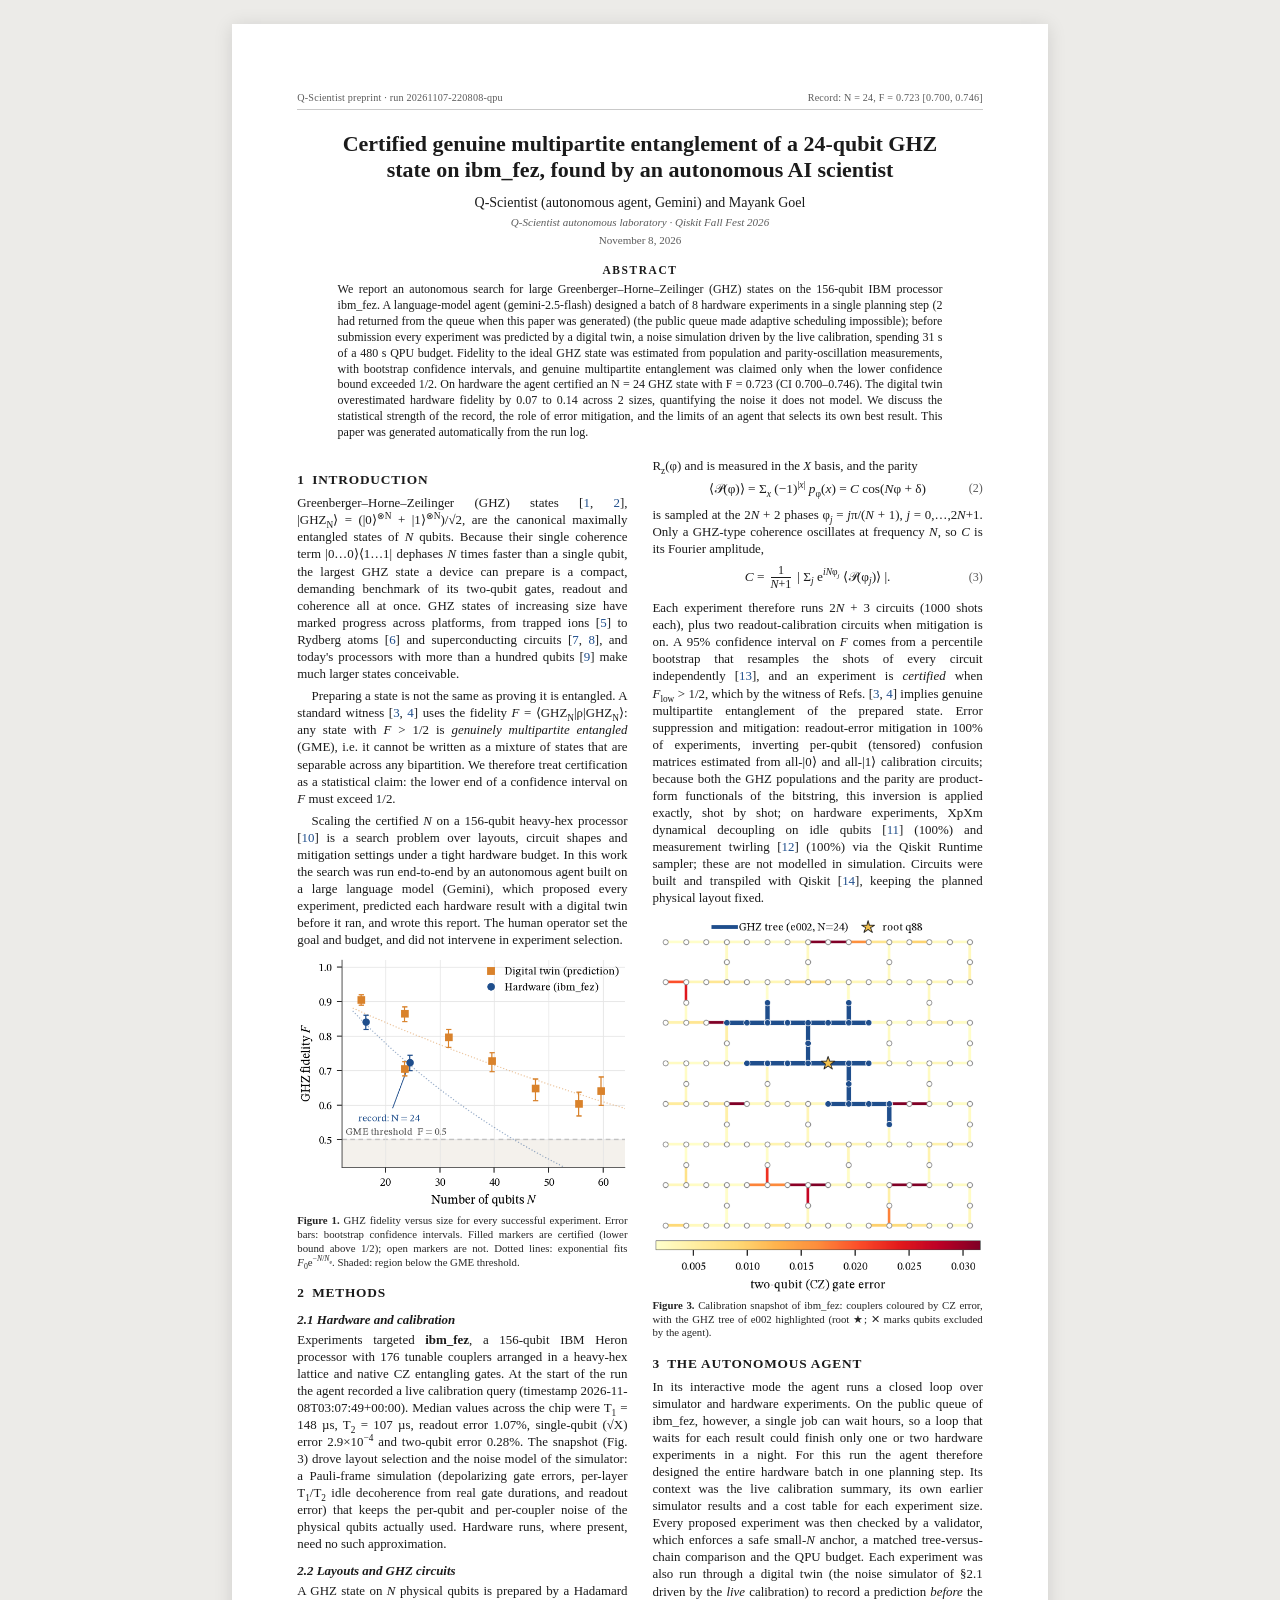
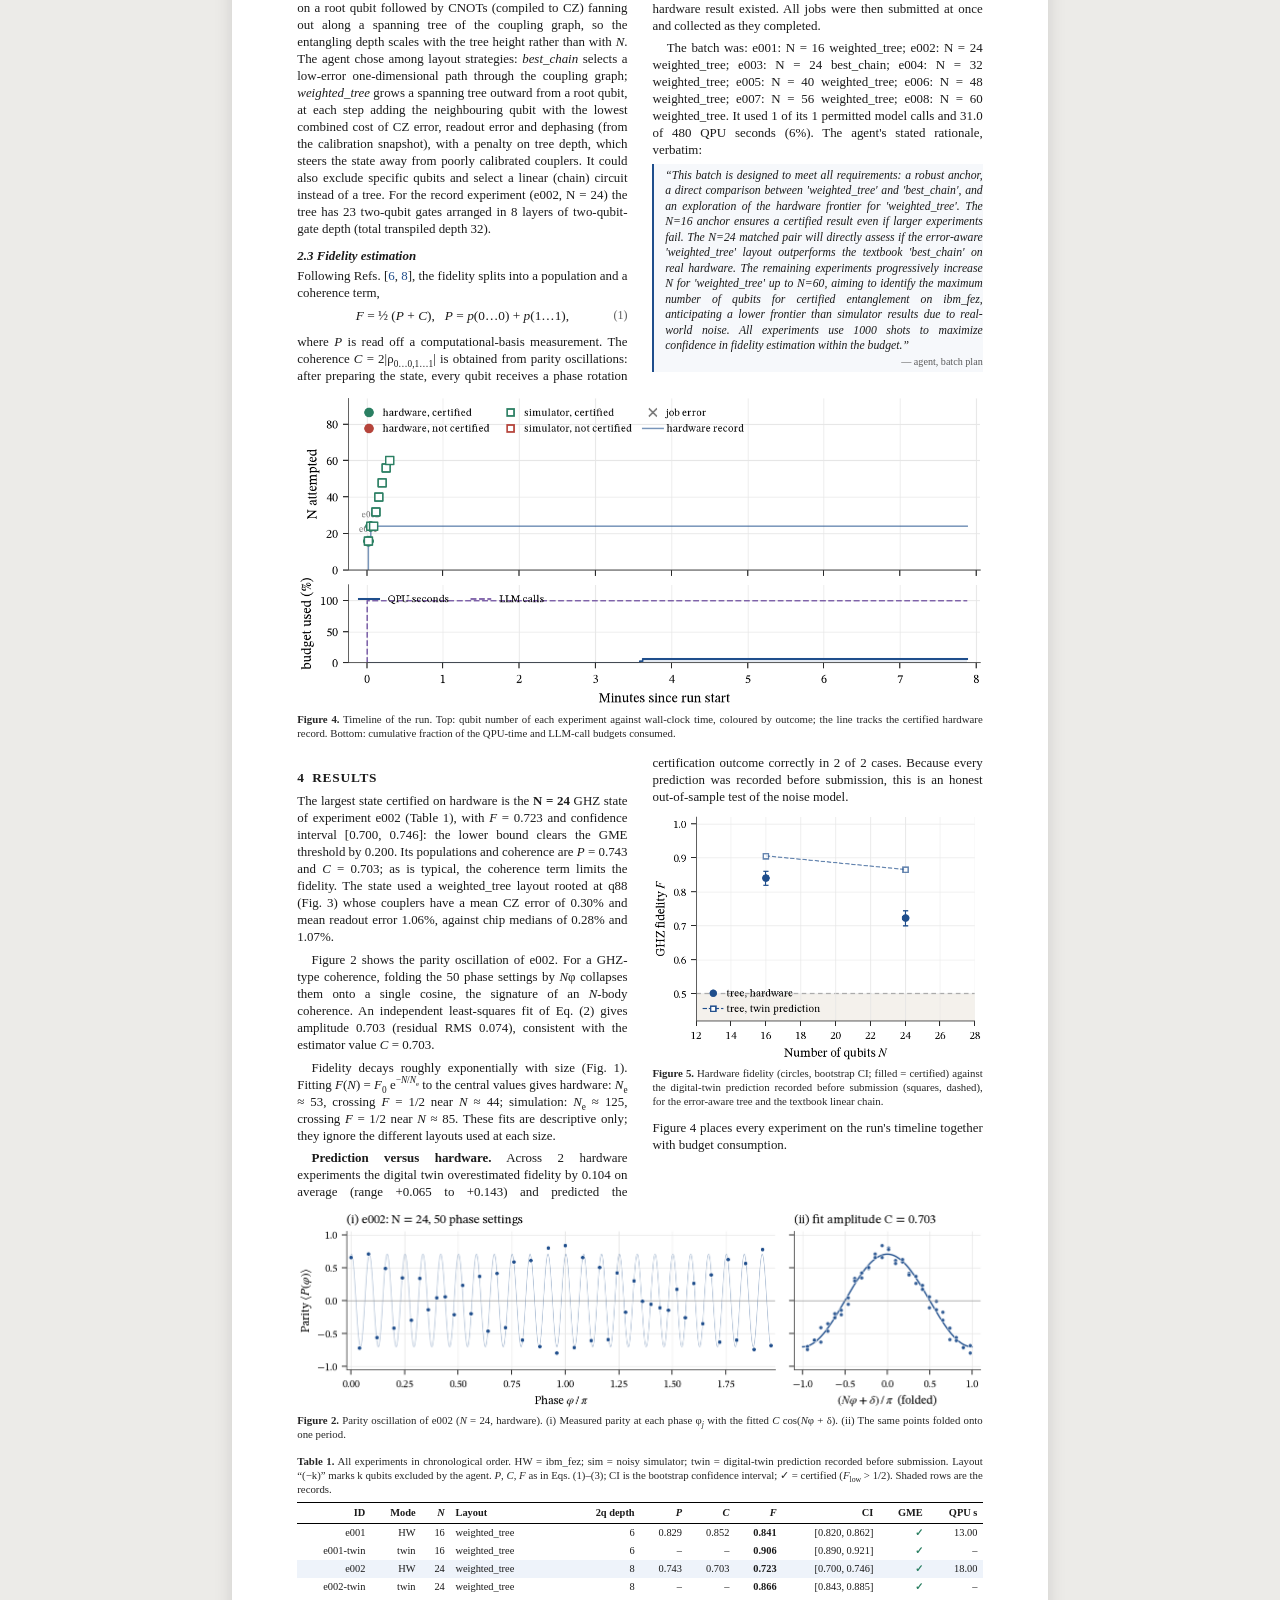
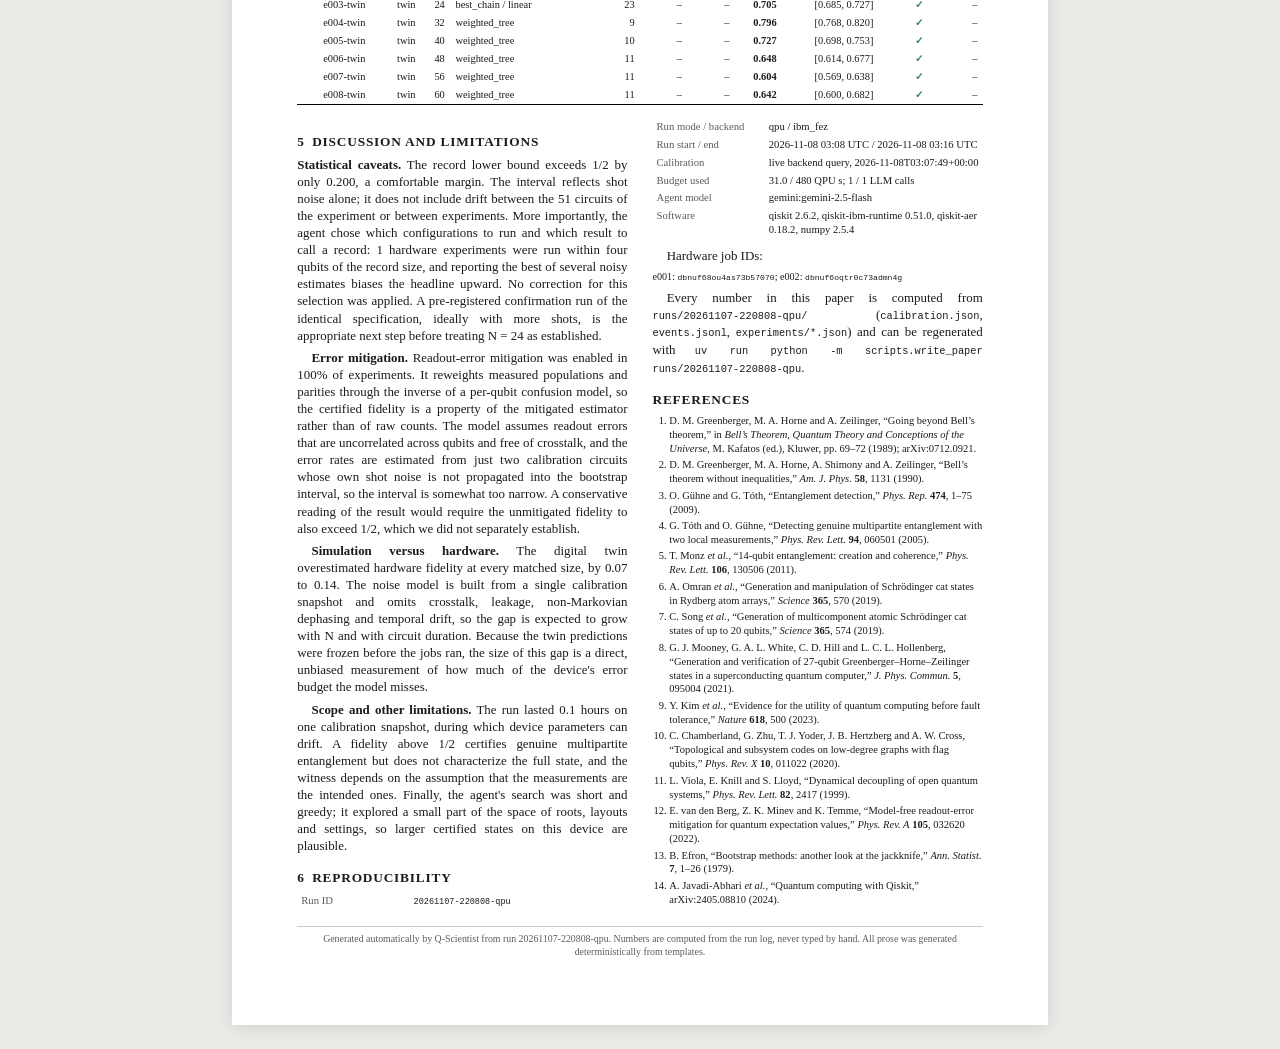
==== runs/20261107-220808-qpu/paper/paper.html @ 7468d5b5 "Include the real ibm_fez hardware run (data, events, paper) as evidence" ====
<!doctype html>
<html lang="en"><head><meta charset="utf-8">
<meta name="viewport" content="width=device-width, initial-scale=1">
<title>Certified genuine multipartite entanglement of a 24-qubit GHZ state on ibm_fez, found by an autonomous AI scientist</title>
<style>
@page { size: Letter; margin: 0.7in 0.68in 0.75in 0.68in;
  @bottom-center { content: counter(page); font: 8pt 'STIX Two Text', 'Times New Roman', serif; color: #555; } }
:root { --ink: #1b1b1b; --dim: #5b5b5b; --rule: #c9c9c9; --accent: #1f4e8c; }
* { box-sizing: border-box; }
html { background: #ecebe8; }
body { font-family: 'STIX Two Text', 'Times New Roman', Times, serif; font-size: 9.7pt; line-height: 1.32;
  color: var(--ink); background: #fff; max-width: 8.5in; margin: 24px auto; padding: 0.7in 0.68in;
  box-shadow: 0 2px 18px rgba(0,0,0,.12); font-kerning: normal; font-variant-numeric: lining-nums; }
@media print { html { background: #fff; } body { margin: 0; padding: 0; box-shadow: none; max-width: none; } }
.preprint { display: flex; justify-content: space-between; font-size: 7.6pt; color: var(--dim);
  border-bottom: 0.6pt solid var(--rule); padding-bottom: 3pt; margin-bottom: 16pt; letter-spacing: .02em; }
h1 { font-size: 16.5pt; line-height: 1.2; text-align: center; margin: 0 0.25in 8pt; font-weight: 600; }
.authors { text-align: center; font-size: 10.5pt; margin-bottom: 2pt; }
.affil { text-align: center; font-size: 8.3pt; color: var(--dim); font-style: italic; margin-bottom: 2pt; }
.date { text-align: center; font-size: 8.3pt; color: var(--dim); margin-bottom: 12pt; }
.abstract { margin: 0 0.42in 12pt; font-size: 9pt; text-align: justify; hyphens: auto; }
.abstract p { margin: 0; text-indent: 0; }
.abstract h2 { font-size: 8.6pt; text-align: center; text-transform: uppercase; letter-spacing: .14em; margin: 0 0 3pt; }
.cols { column-count: 2; column-gap: 0.26in; text-align: justify; hyphens: auto; orphans: 3; widows: 3; }
h2 { font-size: 10pt; text-transform: uppercase; letter-spacing: .06em; font-weight: 700; margin: 11pt 0 4pt;
  break-after: avoid; text-align: left; }
h3 { font-size: 9.7pt; font-style: italic; font-weight: 600; margin: 7pt 0 2pt; break-after: avoid; text-align: left; }
p { margin: 0 0 4pt; text-indent: 1.1em; }
h2 + p, h3 + p, .eq + p, figure + p, blockquote + p { text-indent: 0; }
.eq { display: flex; justify-content: center; align-items: center; position: relative; margin: 5pt 0 6pt;
  font-size: 10pt; text-align: center; break-inside: avoid; }
.eqn { position: absolute; right: 0; color: var(--dim); font-size: 9pt; }
.frac { display: inline-flex; flex-direction: column; vertical-align: middle; text-align: center; margin: 0 2pt;
  font-size: 0.9em; line-height: 1.1; }
.frac > span:first-child { border-bottom: 0.6pt solid currentColor; padding: 0 2pt; }
.m { white-space: nowrap; }
sub, sup { font-size: 0.72em; line-height: 0; }
a { color: var(--accent); text-decoration: none; }
figure { margin: 6pt 0 8pt; break-inside: avoid; }
figure img { width: 100%; display: block; }
figure.wide { column-span: all; margin: 8pt 0 10pt; }
figcaption { font-size: 8.1pt; line-height: 1.28; margin-top: 3pt; text-align: justify; color: #262626; }
figure.table figcaption { margin: 0 0 4pt; }
blockquote { margin: 4pt 0 6pt; padding: 3pt 0 3pt 8pt; border-left: 1.6pt solid var(--accent);
  font-size: 8.8pt; break-inside: avoid; background: #f6f8fb; }
blockquote p { text-indent: 0; margin: 0; font-style: italic; }
blockquote footer { font-size: 7.6pt; color: var(--dim); text-align: right; margin-top: 1pt; }
table { border-collapse: collapse; width: 100%; font-size: 7.8pt; font-variant-numeric: tabular-nums; }
thead th { border-top: 0.9pt solid #000; border-bottom: 0.6pt solid #000; padding: 2.5pt 4pt; font-weight: 600; text-align: right; }
tbody td { padding: 1.6pt 4pt; text-align: right; white-space: nowrap; }
tbody tr:last-child td { border-bottom: 0.9pt solid #000; }
th.l, td.l { text-align: left; }
tr.rec td { background: #eef3fa; }
.ok { color: #2a7f62; font-weight: 700; } .no { color: #b5443b; font-weight: 700; } .err { color: #7a7a7a; font-style: italic; }
.dim { color: var(--dim); }
table.kv { font-size: 8pt; margin: 2pt 0 6pt; }
table.kv td { text-align: left; white-space: normal; padding: 1.4pt 3pt; vertical-align: top; border: 0; }
table.kv td:first-child { color: var(--dim); width: 34%; }
table.kv tr:last-child td { border-bottom: 0; }
code { font-family: 'SF Mono', Menlo, Consolas, monospace; font-size: 0.8em; }
.jobs code { word-break: break-all; }
p code { overflow-wrap: anywhere; }
.jobs { font-size: 7.6pt; text-indent: 0; }
ol.refs { font-size: 7.9pt; padding-left: 1.6em; margin: 0; text-align: left; }
ol.refs li { margin-bottom: 2pt; }
.colophon { column-span: all; margin-top: 12pt; padding-top: 4pt; border-top: 0.6pt solid var(--rule);
  font-size: 7.4pt; color: var(--dim); text-align: center; }
</style></head>
<body>
<div class="preprint"><span>Q-Scientist preprint · run 20261107-220808-qpu</span><span>Record: N = 24, F = 0.723 [0.700, 0.746]</span></div>
<h1>Certified genuine multipartite entanglement of a 24-qubit GHZ state on ibm_fez, found by an autonomous AI scientist</h1>
<div class="authors">Q-Scientist (autonomous agent, Gemini) and Mayank Goel</div>
<div class="affil">Q-Scientist autonomous laboratory · Qiskit Fall Fest 2026</div>
<div class="date">November 8, 2026</div>
<div class="abstract"><h2>Abstract</h2><p>We report an autonomous search for large Greenberger–Horne–Zeilinger (GHZ) states on the 156-qubit IBM processor ibm_fez. A language-model agent (gemini-2.5-flash) designed a batch of 8 hardware experiments in a single planning step (2 had returned from the queue when this paper was generated) (the public queue made adaptive scheduling impossible); before submission every experiment was predicted by a digital twin, a noise simulation driven by the live calibration, spending 31 s of a 480 s QPU budget. Fidelity to the ideal GHZ state was estimated from population and parity-oscillation measurements, with bootstrap confidence intervals, and genuine multipartite entanglement was claimed only when the lower confidence bound exceeded 1/2. On hardware the agent certified an N = 24 GHZ state with F = 0.723 (CI 0.700–0.746). The digital twin overestimated hardware fidelity by 0.07 to 0.14 across 2 sizes, quantifying the noise it does not model. We discuss the statistical strength of the record, the role of error mitigation, and the limits of an agent that selects its own best result. This paper was generated automatically from the run log.</p></div>
<div class="cols">
<h2>1&ensp;Introduction</h2>

<p>Greenberger–Horne–Zeilinger (GHZ) states [<a href="#ref-ghz89">1</a>, <a href="#ref-ghz90">2</a>],
<span class="m">|GHZ<sub>N</sub>⟩ = (|0⟩<sup>⊗N</sup> + |1⟩<sup>⊗N</sup>)/√2</span>, are the canonical maximally
entangled states of <i>N</i> qubits. Because their single coherence term
|0…0⟩⟨1…1| dephases <i>N</i> times faster than a single qubit, the largest GHZ state a device can prepare is a
compact, demanding benchmark of its two-qubit gates, readout and coherence all at once. GHZ states of increasing
size have marked progress across platforms, from trapped ions [<a href="#ref-monz11">5</a>] to Rydberg atoms [<a href="#ref-omran19">6</a>]
and superconducting circuits [<a href="#ref-song19">7</a>, <a href="#ref-mooney21">8</a>], and today's processors with more than a hundred qubits [<a href="#ref-kim23">9</a>] make
much larger states conceivable.</p>
<p>Preparing a state is not the same as proving it is entangled. A standard witness [<a href="#ref-guhne09">3</a>, <a href="#ref-toth05">4</a>]
uses the fidelity <i>F</i> = ⟨GHZ<sub>N</sub>|ρ|GHZ<sub>N</sub>⟩: any state with <i>F</i> &gt; 1/2 is
<em>genuinely multipartite entangled</em> (GME), i.e. it cannot be written as a mixture of states that are
separable across any bipartition. We therefore treat certification as a statistical claim:
the lower end of a confidence interval on <i>F</i> must exceed 1/2.</p>
<p>Scaling the certified <i>N</i> on a 156-qubit heavy-hex processor [<a href="#ref-chamberland20">10</a>] is a search
problem over layouts, circuit shapes and mitigation settings under a tight hardware budget. In this work the
search was run end-to-end by an autonomous agent built on a large language model (Gemini), which proposed every
experiment, predicted each hardware result with a digital twin before it ran, and wrote this report.
The human operator set the goal and budget, and did not intervene in experiment selection.</p>

<figure class="col"><img src="fig_fidelity_vs_n.png" alt="Figure 1"><figcaption><b>Figure 1.</b> GHZ fidelity versus size for every successful experiment. Error bars: bootstrap confidence intervals. Filled markers are certified (lower bound above 1/2); open markers are not. Dotted lines: exponential fits <i>F</i><sub>0</sub>e<sup>−<i>N</i>/<i>N</i><sub>e</sub></sup>. Shaded: region below the GME threshold.</figcaption></figure>
<h2>2&ensp;Methods</h2>

<h3>2.1 Hardware and calibration</h3>
<p>Experiments targeted <b>ibm_fez</b>, a 156-qubit IBM Heron processor with
176 tunable couplers arranged in a heavy-hex lattice and native CZ entangling gates.
At the start of the run the agent recorded a live calibration query (timestamp 2026-11-08T03:07:49+00:00).
Median values across the chip were
T<sub>1</sub> = 148 µs, T<sub>2</sub> = 107 µs,
readout error 1.07%,
single-qubit (√X) error 2.9×10<sup>−4</sup> and
two-qubit error 0.28%. The snapshot (Fig. 3) drove layout
selection and the noise model of the simulator: a Pauli-frame simulation (depolarizing gate errors, per-layer T<sub>1</sub>/T<sub>2</sub> idle
decoherence from real gate durations, and readout error) that keeps the per-qubit and per-coupler noise of
the physical qubits actually used. Hardware runs, where present, need no such approximation.</p>

<h3>2.2 Layouts and GHZ circuits</h3>
<p>A GHZ state on <i>N</i> physical qubits is prepared by a Hadamard on a root qubit followed by CNOTs
(compiled to CZ) fanning out along a spanning tree of the coupling graph, so the entangling depth scales with
the tree height rather than with <i>N</i>. The agent chose among layout strategies: <i>best_chain</i> selects a low-error one-dimensional path through the coupling graph; <i>weighted_tree</i> grows a spanning tree outward from a root qubit, at each step adding the neighbouring qubit with the lowest combined cost of CZ error, readout error and dephasing (from the calibration snapshot), with a penalty on tree depth, which steers the state away from poorly calibrated couplers.
It could also exclude specific qubits and select a linear (chain) circuit instead of a tree. For the record experiment (e002, N = 24) the tree has 23 two-qubit gates arranged in 8 layers of two-qubit-gate depth (total transpiled depth 32).</p>

<h3>2.3 Fidelity estimation</h3>
<p>Following Refs. [<a href="#ref-omran19">6</a>, <a href="#ref-mooney21">8</a>], the fidelity splits into a population and a coherence term,</p>
<div class="eq"><span><i>F</i> = ½ (<i>P</i> + <i>C</i>),&ensp; <i>P</i> = <i>p</i>(0…0) + <i>p</i>(1…1),</span><span class="eqn">(1)</span></div>
<p>where <i>P</i> is read off a computational-basis measurement. The coherence <i>C</i> = 2|ρ<sub>0…0,1…1</sub>| is
obtained from parity oscillations: after preparing the state, every qubit receives a phase rotation
R<sub>z</sub>(φ) and is measured in the <i>X</i> basis, and the parity</p>
<div class="eq"><span>⟨𝒫(φ)⟩ = Σ<sub><i>x</i></sub> (−1)<sup>|<i>x</i>|</sup> <i>p</i><sub>φ</sub>(<i>x</i>) = <i>C</i> cos(<i>N</i>φ + δ)</span><span class="eqn">(2)</span></div>
<p>is sampled at the 2<i>N</i> + 2 phases φ<sub><i>j</i></sub> = <i>j</i>π/(<i>N</i> + 1), <i>j</i> = 0,…,2<i>N</i>+1.
Only a GHZ-type coherence oscillates at frequency <i>N</i>, so <i>C</i> is its Fourier amplitude,</p>
<div class="eq"><span><i>C</i> = <span class="frac"><span>1</span><span><i>N</i>+1</span></span>
 | Σ<sub><i>j</i></sub> e<sup><i>iN</i>φ<sub><i>j</i></sub></sup> ⟨𝒫(φ<sub><i>j</i></sub>)⟩ |.</span><span class="eqn">(3)</span></div>
<p>Each experiment therefore runs 2<i>N</i> + 3 circuits (1000 shots each), plus two readout-calibration circuits when
mitigation is on. A 95% confidence interval on <i>F</i> comes from a percentile bootstrap that resamples the shots of
every circuit independently [<a href="#ref-efron79">13</a>], and an experiment is <em>certified</em> when
<span class="m"><i>F</i><sub>low</sub> &gt; 1/2</span>, which by the witness of Refs. [<a href="#ref-guhne09">3</a>, <a href="#ref-toth05">4</a>]
implies genuine multipartite entanglement of the prepared state. Error suppression and mitigation: readout-error mitigation in 100% of experiments, inverting per-qubit (tensored) confusion matrices estimated from all-|0⟩ and all-|1⟩ calibration circuits; because both the GHZ populations and the parity are product-form functionals of the bitstring, this inversion is applied exactly, shot by shot; on hardware experiments, XpXm dynamical decoupling on idle qubits [<a href="#ref-viola99">11</a>] (100%) and measurement twirling [<a href="#ref-vdberg22">12</a>] (100%) via the Qiskit Runtime sampler; these are not modelled in simulation.
Circuits were built and transpiled with Qiskit [<a href="#ref-qiskit24">14</a>], keeping the planned physical layout fixed.</p>

<figure class="col"><img src="fig_chip_map.png" alt="Figure 3"><figcaption><b>Figure 3.</b> Calibration snapshot of ibm_fez: couplers coloured by CZ error, with the GHZ tree of e002 highlighted (root ★; ✕ marks qubits excluded by the agent).</figcaption></figure>
<h2>3&ensp;The autonomous agent</h2>

<p>In its interactive mode the agent runs a closed loop over simulator and hardware experiments. On the public
queue of ibm_fez, however, a single job can wait hours, so a loop that waits for each result could finish only
one or two hardware experiments in a night. For this run the agent therefore designed the entire hardware batch in one
planning step. Its context was the live calibration summary, its own earlier simulator results and a cost table for
each experiment size. Every proposed experiment was then checked by a validator, which enforces a safe small-<i>N</i>
anchor, a matched tree-versus-chain comparison and the QPU budget. Each experiment was also run through a digital
twin (the noise simulator of §2.1 driven by the <em>live</em> calibration) to record a prediction <em>before</em> the
hardware result existed. All jobs were then submitted at once and collected as they completed.</p>
<p>The batch was: e001: N = 16 weighted_tree; e002: N = 24 weighted_tree; e003: N = 24 best_chain; e004: N = 32 weighted_tree; e005: N = 40 weighted_tree; e006: N = 48 weighted_tree; e007: N = 56 weighted_tree; e008: N = 60 weighted_tree. It used 1 of its 1 permitted model calls and 31.0 of 480 QPU seconds (6%). The agent's stated rationale, verbatim:</p>
<blockquote><p>“This batch is designed to meet all requirements: a robust anchor, a direct comparison between 'weighted_tree' and 'best_chain', and an exploration of the hardware frontier for 'weighted_tree'. The N=16 anchor ensures a certified result even if larger experiments fail. The N=24 matched pair will directly assess if the error-aware 'weighted_tree' layout outperforms the textbook 'best_chain' on real hardware. The remaining experiments progressively increase N for 'weighted_tree' up to N=60, aiming to identify the maximum number of qubits for certified entanglement on ibm_fez, anticipating a lower frontier than simulator results due to real-world noise. All experiments use 1000 shots to maximize confidence in fidelity estimation within the budget.”</p><footer>— agent, batch plan</footer></blockquote>

<figure class="wide"><img src="fig_timeline.png" alt="Figure 4"><figcaption><b>Figure 4.</b> Timeline of the run. Top: qubit number of each experiment against wall-clock time, coloured by outcome; the line tracks the certified hardware record. Bottom: cumulative fraction of the QPU-time and LLM-call budgets consumed.</figcaption></figure>
<h2>4&ensp;Results</h2>
<p>The largest state certified on hardware is the <b>N = 24</b> GHZ state of experiment e002 (Table 1), with <i>F</i> = 0.723 and confidence interval [0.700, 0.746]: the lower bound clears the GME threshold by 0.200. Its populations and coherence are <i>P</i> = 0.743 and <i>C</i> = 0.703; as is typical, the coherence term limits the fidelity. The state used a weighted_tree layout rooted at q88 (Fig. 3) whose couplers have a mean CZ error of 0.30% and mean readout error 1.06%, against chip medians of 0.28% and 1.07%.</p>
<p>Figure 2 shows the parity oscillation of e002. For a GHZ-type coherence, folding the 50 phase settings by <i>N</i>φ collapses them onto a single cosine, the signature of an <i>N</i>-body coherence. An independent least-squares fit of Eq. (2) gives amplitude 0.703 (residual RMS 0.074), consistent with the estimator value <i>C</i> = 0.703.</p>
<p>Fidelity decays roughly exponentially with size (Fig. 1). Fitting <i>F</i>(<i>N</i>) = <i>F</i><sub>0</sub> e<sup>−<i>N</i>/<i>N</i><sub>e</sub></sup> to the central values gives hardware: <i>N</i><sub>e</sub> ≈ 53, crossing <i>F</i> = 1/2 near <i>N</i> ≈ 44; simulation: <i>N</i><sub>e</sub> ≈ 125, crossing <i>F</i> = 1/2 near <i>N</i> ≈ 85. These fits are descriptive only; they ignore the different layouts used at each size.</p>
<p><b>Prediction versus hardware.</b> Across 2 hardware experiments the digital twin overestimated fidelity by 0.104 on average (range +0.065 to +0.143) and predicted the certification outcome correctly in 2 of 2 cases. Because every prediction was recorded before submission, this is an honest out-of-sample test of the noise model.</p>
<figure class="col"><img src="fig_twin_layout.png" alt="Figure 5"><figcaption><b>Figure 5.</b> Hardware fidelity (circles, bootstrap CI; filled = certified) against the digital-twin prediction recorded before submission (squares, dashed), for the error-aware tree and the textbook linear chain.</figcaption></figure>
<p>Figure 4 places every experiment on the run's timeline together with budget consumption.</p>
<figure class="wide"><img src="fig_parity.png" alt="Figure 2"><figcaption><b>Figure 2.</b> Parity oscillation of e002 (<i>N</i> = 24, hardware). (i) Measured parity at each phase φ<sub><i>j</i></sub> with the fitted <i>C</i> cos(<i>N</i>φ + δ). (ii) The same points folded onto one period.</figcaption></figure>

<figure class="wide table">
<figcaption><b>Table 1.</b> All experiments in chronological order. HW = ibm_fez; sim = noisy simulator; twin = digital-twin prediction recorded before submission.
Layout “(−k)” marks k qubits excluded by the agent. <i>P</i>, <i>C</i>, <i>F</i> as in Eqs. (1)–(3); CI is the
bootstrap confidence interval; ✓ = certified (<i>F</i><sub>low</sub> &gt; 1/2). Shaded rows are the records.</figcaption>
<table>
<thead><tr><th>ID</th><th>Mode</th><th><i>N</i></th><th class="l">Layout</th><th>2q depth</th><th><i>P</i></th><th><i>C</i></th><th><i>F</i></th><th>CI</th><th>GME</th><th>QPU s</th></tr></thead>
<tbody><tr><td>e001</td><td>HW</td><td>16</td><td class='l'>weighted_tree</td><td>6</td><td>0.829</td><td>0.852</td><td><b>0.841</b></td><td>[0.820, 0.862]</td><td><span class="ok">✓</span></td><td>13.00</td></tr><tr><td>e001-twin</td><td>twin</td><td>16</td><td class='l'>weighted_tree</td><td>6</td><td>–</td><td>–</td><td><b>0.906</b></td><td>[0.890, 0.921]</td><td><span class="ok">✓</span></td><td>–</td></tr><tr class="rec"><td>e002</td><td>HW</td><td>24</td><td class='l'>weighted_tree</td><td>8</td><td>0.743</td><td>0.703</td><td><b>0.723</b></td><td>[0.700, 0.746]</td><td><span class="ok">✓</span></td><td>18.00</td></tr><tr><td>e002-twin</td><td>twin</td><td>24</td><td class='l'>weighted_tree</td><td>8</td><td>–</td><td>–</td><td><b>0.866</b></td><td>[0.843, 0.885]</td><td><span class="ok">✓</span></td><td>–</td></tr><tr><td>e003-twin</td><td>twin</td><td>24</td><td class='l'>best_chain / linear</td><td>23</td><td>–</td><td>–</td><td><b>0.705</b></td><td>[0.685, 0.727]</td><td><span class="ok">✓</span></td><td>–</td></tr><tr><td>e004-twin</td><td>twin</td><td>32</td><td class='l'>weighted_tree</td><td>9</td><td>–</td><td>–</td><td><b>0.796</b></td><td>[0.768, 0.820]</td><td><span class="ok">✓</span></td><td>–</td></tr><tr><td>e005-twin</td><td>twin</td><td>40</td><td class='l'>weighted_tree</td><td>10</td><td>–</td><td>–</td><td><b>0.727</b></td><td>[0.698, 0.753]</td><td><span class="ok">✓</span></td><td>–</td></tr><tr><td>e006-twin</td><td>twin</td><td>48</td><td class='l'>weighted_tree</td><td>11</td><td>–</td><td>–</td><td><b>0.648</b></td><td>[0.614, 0.677]</td><td><span class="ok">✓</span></td><td>–</td></tr><tr><td>e007-twin</td><td>twin</td><td>56</td><td class='l'>weighted_tree</td><td>11</td><td>–</td><td>–</td><td><b>0.604</b></td><td>[0.569, 0.638]</td><td><span class="ok">✓</span></td><td>–</td></tr><tr><td>e008-twin</td><td>twin</td><td>60</td><td class='l'>weighted_tree</td><td>11</td><td>–</td><td>–</td><td><b>0.642</b></td><td>[0.600, 0.682]</td><td><span class="ok">✓</span></td><td>–</td></tr></tbody>
</table>
</figure>
<h2>5&ensp;Discussion and limitations</h2>
<p><b>Statistical caveats.</b> The record lower bound exceeds 1/2 by only 0.200, a comfortable margin. The interval reflects shot noise alone; it does not include drift between the 51 circuits of the experiment or between experiments. More importantly, the agent chose which configurations to run and which result to call a record: 1 hardware experiments were run within four qubits of the record size, and reporting the best of several noisy estimates biases the headline upward. No correction for this selection was applied. A pre-registered confirmation run of the identical specification, ideally with more shots, is the appropriate next step before treating N = 24 as established.</p>
<p><b>Error mitigation.</b> Readout-error mitigation was enabled in 100% of experiments. It reweights measured populations and parities through the inverse of a per-qubit confusion model, so the certified fidelity is a property of the mitigated estimator rather than of raw counts. The model assumes readout errors that are uncorrelated across qubits and free of crosstalk, and the error rates are estimated from just two calibration circuits whose own shot noise is not propagated into the bootstrap interval, so the interval is somewhat too narrow. A conservative reading of the result would require the unmitigated fidelity to also exceed 1/2, which we did not separately establish.</p>
<p><b>Simulation versus hardware.</b> The digital twin overestimated hardware fidelity at every matched size, by 0.07 to 0.14. The noise model is built from a single calibration snapshot and omits crosstalk, leakage, non-Markovian dephasing and temporal drift, so the gap is expected to grow with N and with circuit duration. Because the twin predictions were frozen before the jobs ran, the size of this gap is a direct, unbiased measurement of how much of the device's error budget the model misses.</p>
<p><b>Scope and other limitations.</b> The run lasted 0.1 hours on one calibration snapshot, during which device parameters can drift. A fidelity above 1/2 certifies genuine multipartite entanglement but does not characterize the full state, and the witness depends on the assumption that the measurements are the intended ones. Finally, the agent's search was short and greedy; it explored a small part of the space of roots, layouts and settings, so larger certified states on this device are plausible.</p>
<h2>6&ensp;Reproducibility</h2>

<table class="kv">
<tr><td>Run ID</td><td><code>20261107-220808-qpu</code></td></tr>
<tr><td>Run mode / backend</td><td>qpu / ibm_fez</td></tr>
<tr><td>Run start / end</td><td>2026-11-08 03:08 UTC / 2026-11-08 03:16 UTC</td></tr>
<tr><td>Calibration</td><td>live backend query, 2026-11-08T03:07:49+00:00</td></tr>
<tr><td>Budget used</td><td>31.0 / 480 QPU s; 1 / 1 LLM calls</td></tr>
<tr><td>Agent model</td><td>gemini:gemini-2.5-flash</td></tr>
<tr><td>Software</td><td>qiskit 2.6.2, qiskit-ibm-runtime 0.51.0, qiskit-aer 0.18.2, numpy 2.5.4</td></tr>
</table>
<p>Hardware job IDs:</p>
<p class='jobs'>e001: <code>dbnuf68ou4as73b57070</code>; e002: <code>dbnuf6oqtr0c73admn4g</code></p>
<p>Every number in this paper is computed from <code>runs/20261107-220808-qpu/</code> (<code>calibration.json</code>,
<code>events.jsonl</code>, <code>experiments/*.json</code>) and can be regenerated with
<code>uv run python -m scripts.write_paper runs/20261107-220808-qpu</code>.</p>

<h2>References</h2>
<ol class="refs"><li id="ref-ghz89">D. M. Greenberger, M. A. Horne and A. Zeilinger, “Going beyond Bell’s theorem,” in <i>Bell’s Theorem, Quantum Theory and Conceptions of the Universe</i>, M. Kafatos (ed.), Kluwer, pp. 69–72 (1989); arXiv:0712.0921.</li>
<li id="ref-ghz90">D. M. Greenberger, M. A. Horne, A. Shimony and A. Zeilinger, “Bell’s theorem without inequalities,” <i>Am. J. Phys.</i> <b>58</b>, 1131 (1990).</li>
<li id="ref-guhne09">O. Gühne and G. Tóth, “Entanglement detection,” <i>Phys. Rep.</i> <b>474</b>, 1–75 (2009).</li>
<li id="ref-toth05">G. Tóth and O. Gühne, “Detecting genuine multipartite entanglement with two local measurements,” <i>Phys. Rev. Lett.</i> <b>94</b>, 060501 (2005).</li>
<li id="ref-monz11">T. Monz <i>et al.</i>, “14-qubit entanglement: creation and coherence,” <i>Phys. Rev. Lett.</i> <b>106</b>, 130506 (2011).</li>
<li id="ref-omran19">A. Omran <i>et al.</i>, “Generation and manipulation of Schrödinger cat states in Rydberg atom arrays,” <i>Science</i> <b>365</b>, 570 (2019).</li>
<li id="ref-song19">C. Song <i>et al.</i>, “Generation of multicomponent atomic Schrödinger cat states of up to 20 qubits,” <i>Science</i> <b>365</b>, 574 (2019).</li>
<li id="ref-mooney21">G. J. Mooney, G. A. L. White, C. D. Hill and L. C. L. Hollenberg, “Generation and verification of 27-qubit Greenberger–Horne–Zeilinger states in a superconducting quantum computer,” <i>J. Phys. Commun.</i> <b>5</b>, 095004 (2021).</li>
<li id="ref-kim23">Y. Kim <i>et al.</i>, “Evidence for the utility of quantum computing before fault tolerance,” <i>Nature</i> <b>618</b>, 500 (2023).</li>
<li id="ref-chamberland20">C. Chamberland, G. Zhu, T. J. Yoder, J. B. Hertzberg and A. W. Cross, “Topological and subsystem codes on low-degree graphs with flag qubits,” <i>Phys. Rev. X</i> <b>10</b>, 011022 (2020).</li>
<li id="ref-viola99">L. Viola, E. Knill and S. Lloyd, “Dynamical decoupling of open quantum systems,” <i>Phys. Rev. Lett.</i> <b>82</b>, 2417 (1999).</li>
<li id="ref-vdberg22">E. van den Berg, Z. K. Minev and K. Temme, “Model-free readout-error mitigation for quantum expectation values,” <i>Phys. Rev. A</i> <b>105</b>, 032620 (2022).</li>
<li id="ref-efron79">B. Efron, “Bootstrap methods: another look at the jackknife,” <i>Ann. Statist.</i> <b>7</b>, 1–26 (1979).</li>
<li id="ref-qiskit24">A. Javadi-Abhari <i>et al.</i>, “Quantum computing with Qiskit,” arXiv:2405.08810 (2024).</li></ol>
<div class="colophon">Generated automatically by Q-Scientist from run 20261107-220808-qpu. Numbers are computed from the run log, never typed by hand.
All prose was generated deterministically from templates.</div>
</div>
</body></html>
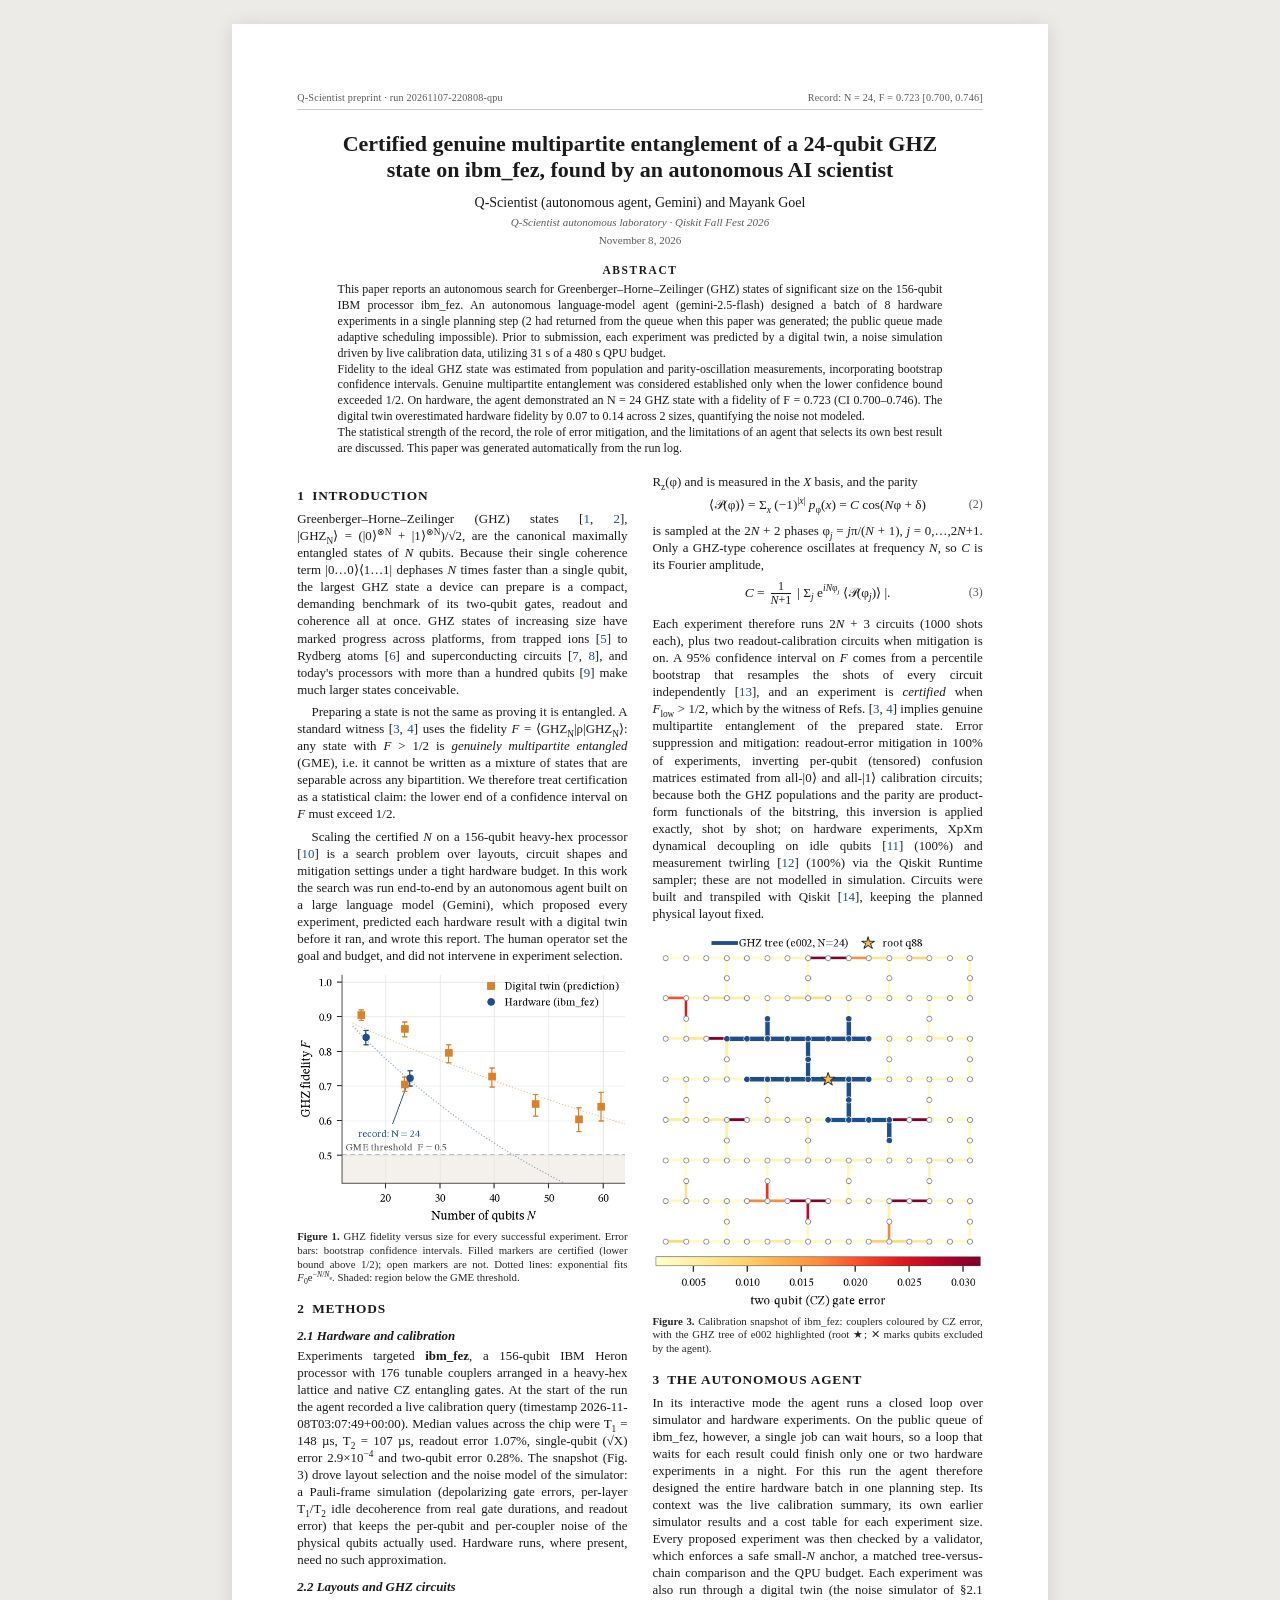
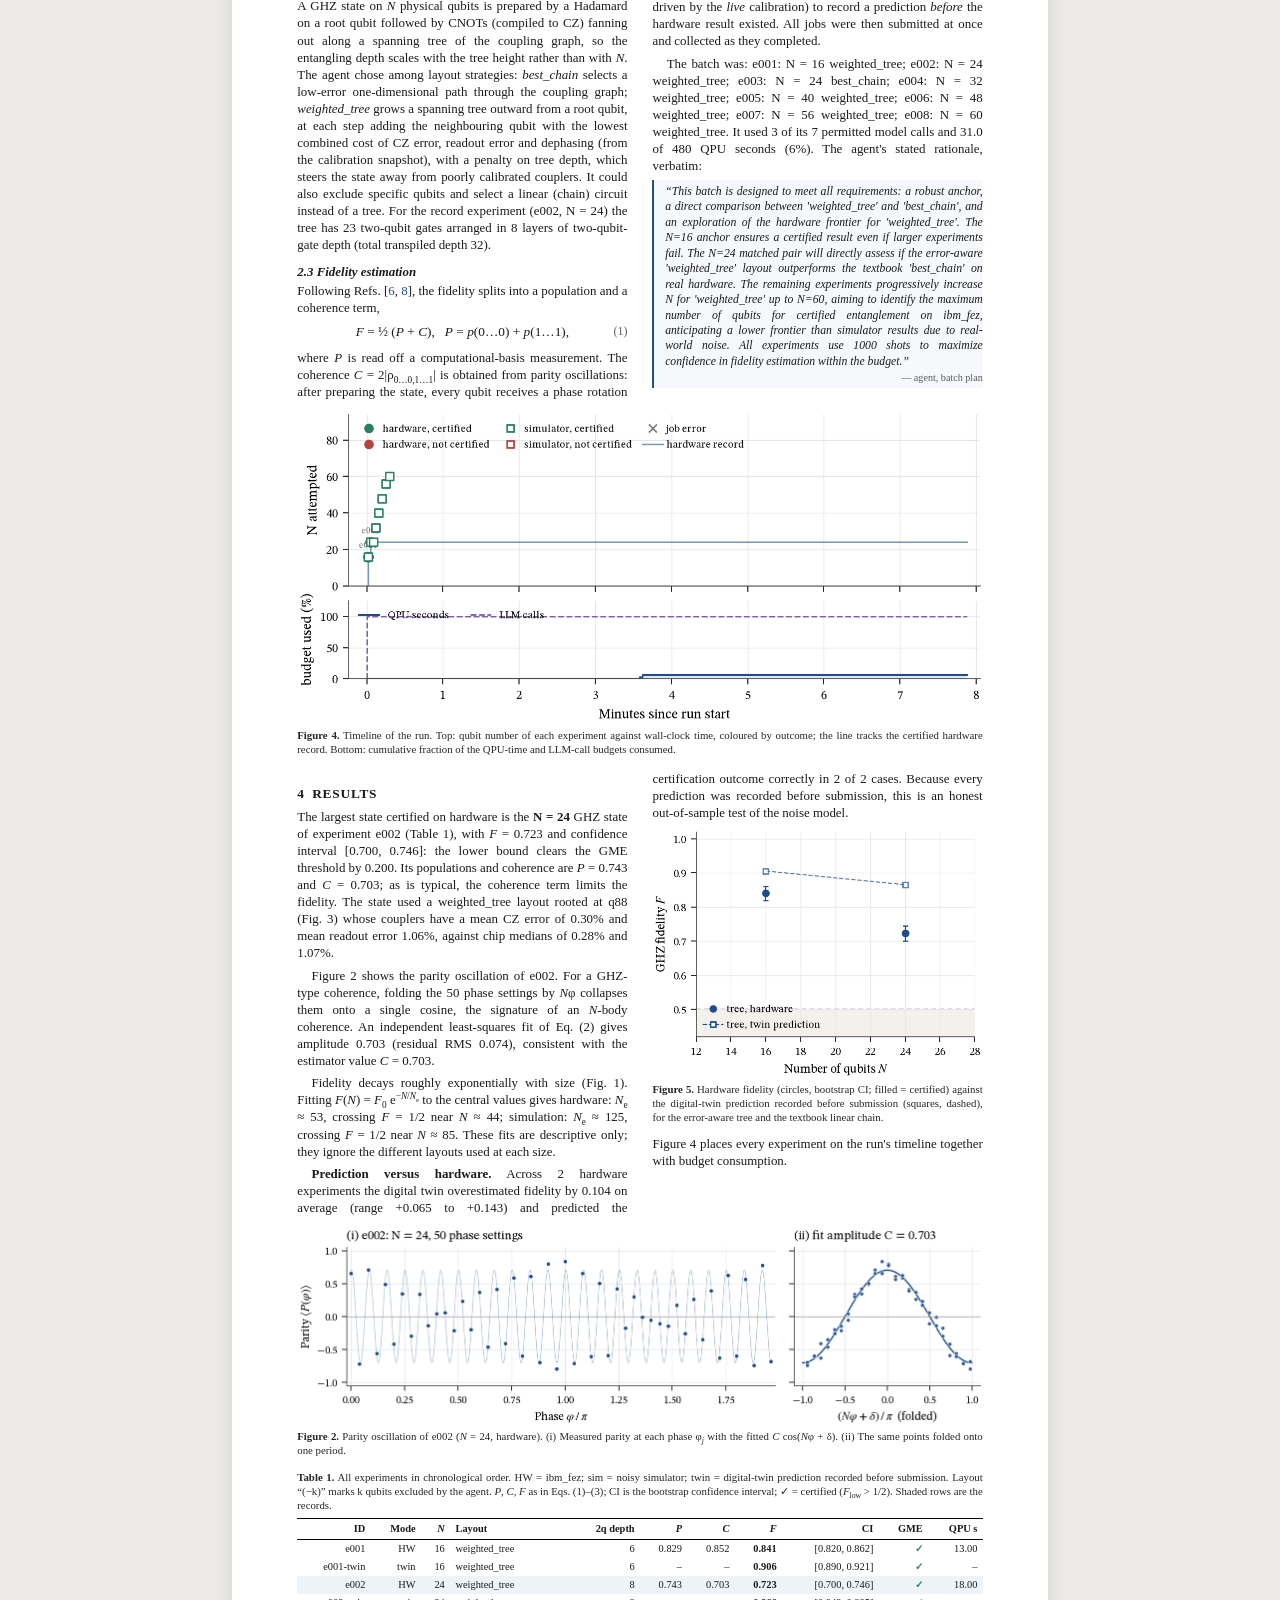
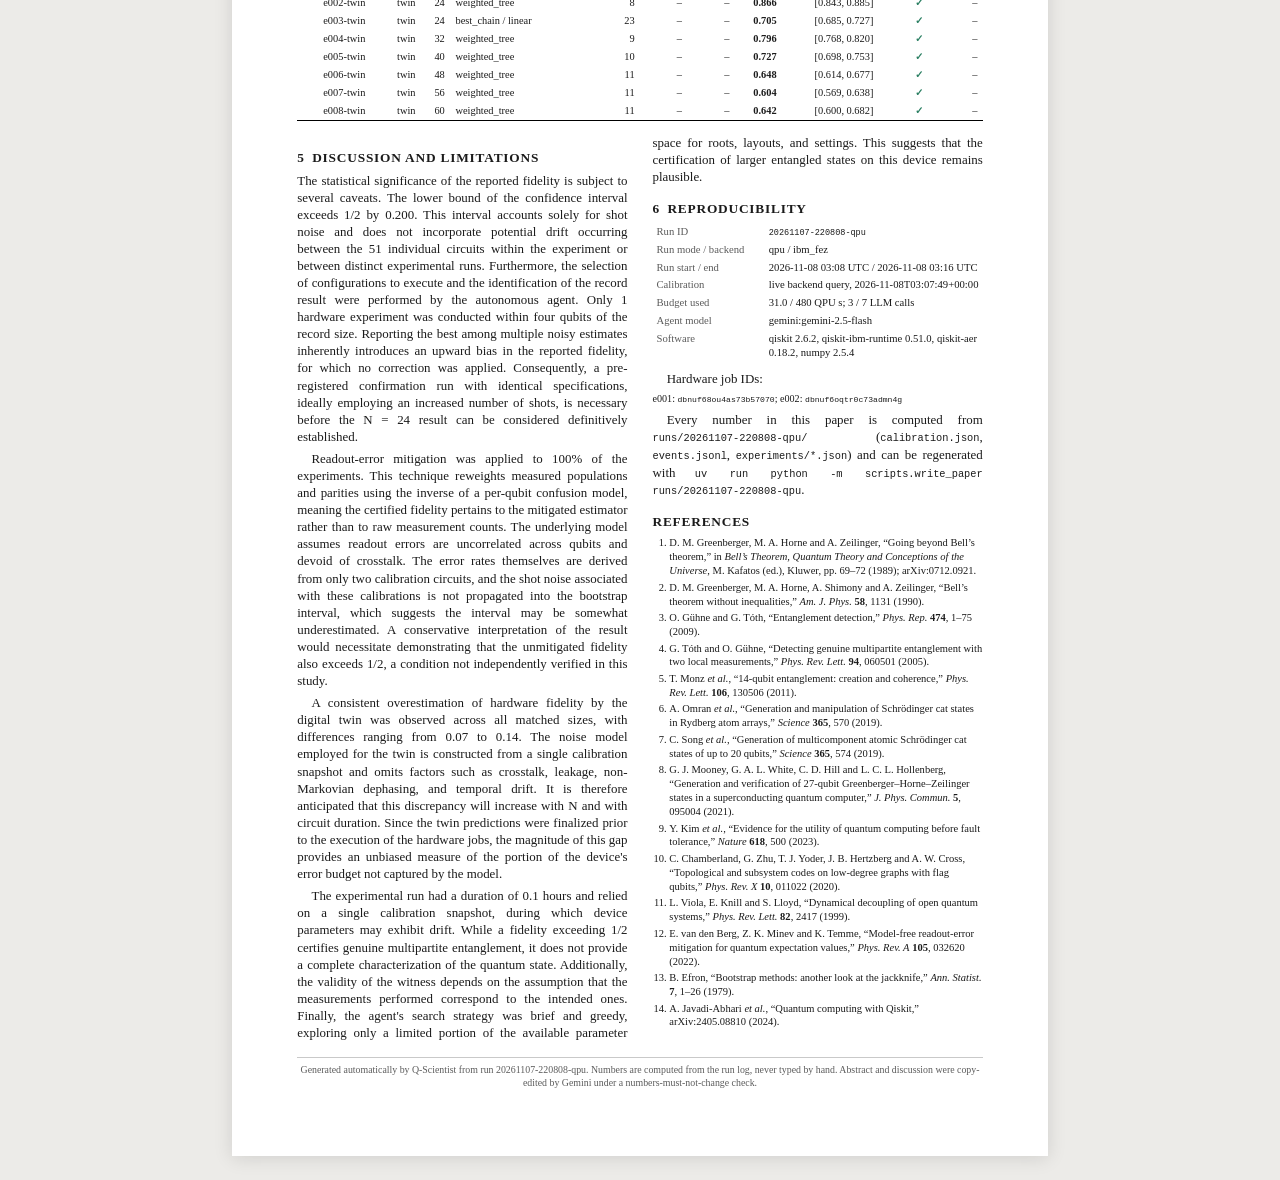
==== commit 65147981: "Gemini polish with one feedback retry (every number still verified); auto-publish loop until judging" ====
--- a/runs/20261107-220808-qpu/paper/paper.html
+++ b/runs/20261107-220808-qpu/paper/paper.html
@@ -72,7 +72,9 @@
 <div class="authors">Q-Scientist (autonomous agent, Gemini) and Mayank Goel</div>
 <div class="affil">Q-Scientist autonomous laboratory · Qiskit Fall Fest 2026</div>
 <div class="date">November 8, 2026</div>
-<div class="abstract"><h2>Abstract</h2><p>We report an autonomous search for large Greenberger–Horne–Zeilinger (GHZ) states on the 156-qubit IBM processor ibm_fez. A language-model agent (gemini-2.5-flash) designed a batch of 8 hardware experiments in a single planning step (2 had returned from the queue when this paper was generated) (the public queue made adaptive scheduling impossible); before submission every experiment was predicted by a digital twin, a noise simulation driven by the live calibration, spending 31 s of a 480 s QPU budget. Fidelity to the ideal GHZ state was estimated from population and parity-oscillation measurements, with bootstrap confidence intervals, and genuine multipartite entanglement was claimed only when the lower confidence bound exceeded 1/2. On hardware the agent certified an N = 24 GHZ state with F = 0.723 (CI 0.700–0.746). The digital twin overestimated hardware fidelity by 0.07 to 0.14 across 2 sizes, quantifying the noise it does not model. We discuss the statistical strength of the record, the role of error mitigation, and the limits of an agent that selects its own best result. This paper was generated automatically from the run log.</p></div>
+<div class="abstract"><h2>Abstract</h2><p>This paper reports an autonomous search for Greenberger–Horne–Zeilinger (GHZ) states of significant size on the 156-qubit IBM processor ibm_fez. An autonomous language-model agent (gemini-2.5-flash) designed a batch of 8 hardware experiments in a single planning step (2 had returned from the queue when this paper was generated; the public queue made adaptive scheduling impossible). Prior to submission, each experiment was predicted by a digital twin, a noise simulation driven by live calibration data, utilizing 31 s of a 480 s QPU budget.</p>
+<p>Fidelity to the ideal GHZ state was estimated from population and parity-oscillation measurements, incorporating bootstrap confidence intervals. Genuine multipartite entanglement was considered established only when the lower confidence bound exceeded 1/2. On hardware, the agent demonstrated an N = 24 GHZ state with a fidelity of F = 0.723 (CI 0.700–0.746). The digital twin overestimated hardware fidelity by 0.07 to 0.14 across 2 sizes, quantifying the noise not modeled.</p>
+<p>The statistical strength of the record, the role of error mitigation, and the limitations of an agent that selects its own best result are discussed. This paper was generated automatically from the run log.</p></div>
 <div class="cols">
 <h2>1&ensp;Introduction</h2>
 
@@ -146,7 +148,7 @@
 anchor, a matched tree-versus-chain comparison and the QPU budget. Each experiment was also run through a digital
 twin (the noise simulator of §2.1 driven by the <em>live</em> calibration) to record a prediction <em>before</em> the
 hardware result existed. All jobs were then submitted at once and collected as they completed.</p>
-<p>The batch was: e001: N = 16 weighted_tree; e002: N = 24 weighted_tree; e003: N = 24 best_chain; e004: N = 32 weighted_tree; e005: N = 40 weighted_tree; e006: N = 48 weighted_tree; e007: N = 56 weighted_tree; e008: N = 60 weighted_tree. It used 1 of its 1 permitted model calls and 31.0 of 480 QPU seconds (6%). The agent's stated rationale, verbatim:</p>
+<p>The batch was: e001: N = 16 weighted_tree; e002: N = 24 weighted_tree; e003: N = 24 best_chain; e004: N = 32 weighted_tree; e005: N = 40 weighted_tree; e006: N = 48 weighted_tree; e007: N = 56 weighted_tree; e008: N = 60 weighted_tree. It used 3 of its 7 permitted model calls and 31.0 of 480 QPU seconds (6%). The agent's stated rationale, verbatim:</p>
 <blockquote><p>“This batch is designed to meet all requirements: a robust anchor, a direct comparison between 'weighted_tree' and 'best_chain', and an exploration of the hardware frontier for 'weighted_tree'. The N=16 anchor ensures a certified result even if larger experiments fail. The N=24 matched pair will directly assess if the error-aware 'weighted_tree' layout outperforms the textbook 'best_chain' on real hardware. The remaining experiments progressively increase N for 'weighted_tree' up to N=60, aiming to identify the maximum number of qubits for certified entanglement on ibm_fez, anticipating a lower frontier than simulator results due to real-world noise. All experiments use 1000 shots to maximize confidence in fidelity estimation within the budget.”</p><footer>— agent, batch plan</footer></blockquote>
 
 <figure class="wide"><img src="fig_timeline.png" alt="Figure 4"><figcaption><b>Figure 4.</b> Timeline of the run. Top: qubit number of each experiment against wall-clock time, coloured by outcome; the line tracks the certified hardware record. Bottom: cumulative fraction of the QPU-time and LLM-call budgets consumed.</figcaption></figure>
@@ -169,10 +171,10 @@
 </table>
 </figure>
 <h2>5&ensp;Discussion and limitations</h2>
-<p><b>Statistical caveats.</b> The record lower bound exceeds 1/2 by only 0.200, a comfortable margin. The interval reflects shot noise alone; it does not include drift between the 51 circuits of the experiment or between experiments. More importantly, the agent chose which configurations to run and which result to call a record: 1 hardware experiments were run within four qubits of the record size, and reporting the best of several noisy estimates biases the headline upward. No correction for this selection was applied. A pre-registered confirmation run of the identical specification, ideally with more shots, is the appropriate next step before treating N = 24 as established.</p>
-<p><b>Error mitigation.</b> Readout-error mitigation was enabled in 100% of experiments. It reweights measured populations and parities through the inverse of a per-qubit confusion model, so the certified fidelity is a property of the mitigated estimator rather than of raw counts. The model assumes readout errors that are uncorrelated across qubits and free of crosstalk, and the error rates are estimated from just two calibration circuits whose own shot noise is not propagated into the bootstrap interval, so the interval is somewhat too narrow. A conservative reading of the result would require the unmitigated fidelity to also exceed 1/2, which we did not separately establish.</p>
-<p><b>Simulation versus hardware.</b> The digital twin overestimated hardware fidelity at every matched size, by 0.07 to 0.14. The noise model is built from a single calibration snapshot and omits crosstalk, leakage, non-Markovian dephasing and temporal drift, so the gap is expected to grow with N and with circuit duration. Because the twin predictions were frozen before the jobs ran, the size of this gap is a direct, unbiased measurement of how much of the device's error budget the model misses.</p>
-<p><b>Scope and other limitations.</b> The run lasted 0.1 hours on one calibration snapshot, during which device parameters can drift. A fidelity above 1/2 certifies genuine multipartite entanglement but does not characterize the full state, and the witness depends on the assumption that the measurements are the intended ones. Finally, the agent's search was short and greedy; it explored a small part of the space of roots, layouts and settings, so larger certified states on this device are plausible.</p>
+<p>The statistical significance of the reported fidelity is subject to several caveats. The lower bound of the confidence interval exceeds 1/2 by 0.200. This interval accounts solely for shot noise and does not incorporate potential drift occurring between the 51 individual circuits within the experiment or between distinct experimental runs. Furthermore, the selection of configurations to execute and the identification of the record result were performed by the autonomous agent. Only 1 hardware experiment was conducted within four qubits of the record size. Reporting the best among multiple noisy estimates inherently introduces an upward bias in the reported fidelity, for which no correction was applied. Consequently, a pre-registered confirmation run with identical specifications, ideally employing an increased number of shots, is necessary before the N = 24 result can be considered definitively established.</p>
+<p>Readout-error mitigation was applied to 100% of the experiments. This technique reweights measured populations and parities using the inverse of a per-qubit confusion model, meaning the certified fidelity pertains to the mitigated estimator rather than to raw measurement counts. The underlying model assumes readout errors are uncorrelated across qubits and devoid of crosstalk. The error rates themselves are derived from only two calibration circuits, and the shot noise associated with these calibrations is not propagated into the bootstrap interval, which suggests the interval may be somewhat underestimated. A conservative interpretation of the result would necessitate demonstrating that the unmitigated fidelity also exceeds 1/2, a condition not independently verified in this study.</p>
+<p>A consistent overestimation of hardware fidelity by the digital twin was observed across all matched sizes, with differences ranging from 0.07 to 0.14. The noise model employed for the twin is constructed from a single calibration snapshot and omits factors such as crosstalk, leakage, non-Markovian dephasing, and temporal drift. It is therefore anticipated that this discrepancy will increase with N and with circuit duration. Since the twin predictions were finalized prior to the execution of the hardware jobs, the magnitude of this gap provides an unbiased measure of the portion of the device's error budget not captured by the model.</p>
+<p>The experimental run had a duration of 0.1 hours and relied on a single calibration snapshot, during which device parameters may exhibit drift. While a fidelity exceeding 1/2 certifies genuine multipartite entanglement, it does not provide a complete characterization of the quantum state. Additionally, the validity of the witness depends on the assumption that the measurements performed correspond to the intended ones. Finally, the agent's search strategy was brief and greedy, exploring only a limited portion of the available parameter space for roots, layouts, and settings. This suggests that the certification of larger entangled states on this device remains plausible.</p>
 <h2>6&ensp;Reproducibility</h2>
 
 <table class="kv">
@@ -180,7 +182,7 @@
 <tr><td>Run mode / backend</td><td>qpu / ibm_fez</td></tr>
 <tr><td>Run start / end</td><td>2026-11-08 03:08 UTC / 2026-11-08 03:16 UTC</td></tr>
 <tr><td>Calibration</td><td>live backend query, 2026-11-08T03:07:49+00:00</td></tr>
-<tr><td>Budget used</td><td>31.0 / 480 QPU s; 1 / 1 LLM calls</td></tr>
+<tr><td>Budget used</td><td>31.0 / 480 QPU s; 3 / 7 LLM calls</td></tr>
 <tr><td>Agent model</td><td>gemini:gemini-2.5-flash</td></tr>
 <tr><td>Software</td><td>qiskit 2.6.2, qiskit-ibm-runtime 0.51.0, qiskit-aer 0.18.2, numpy 2.5.4</td></tr>
 </table>
@@ -206,6 +208,6 @@
 <li id="ref-efron79">B. Efron, “Bootstrap methods: another look at the jackknife,” <i>Ann. Statist.</i> <b>7</b>, 1–26 (1979).</li>
 <li id="ref-qiskit24">A. Javadi-Abhari <i>et al.</i>, “Quantum computing with Qiskit,” arXiv:2405.08810 (2024).</li></ol>
 <div class="colophon">Generated automatically by Q-Scientist from run 20261107-220808-qpu. Numbers are computed from the run log, never typed by hand.
-All prose was generated deterministically from templates.</div>
+Abstract and discussion were copy-edited by Gemini under a numbers-must-not-change check.</div>
 </div>
 </body></html>
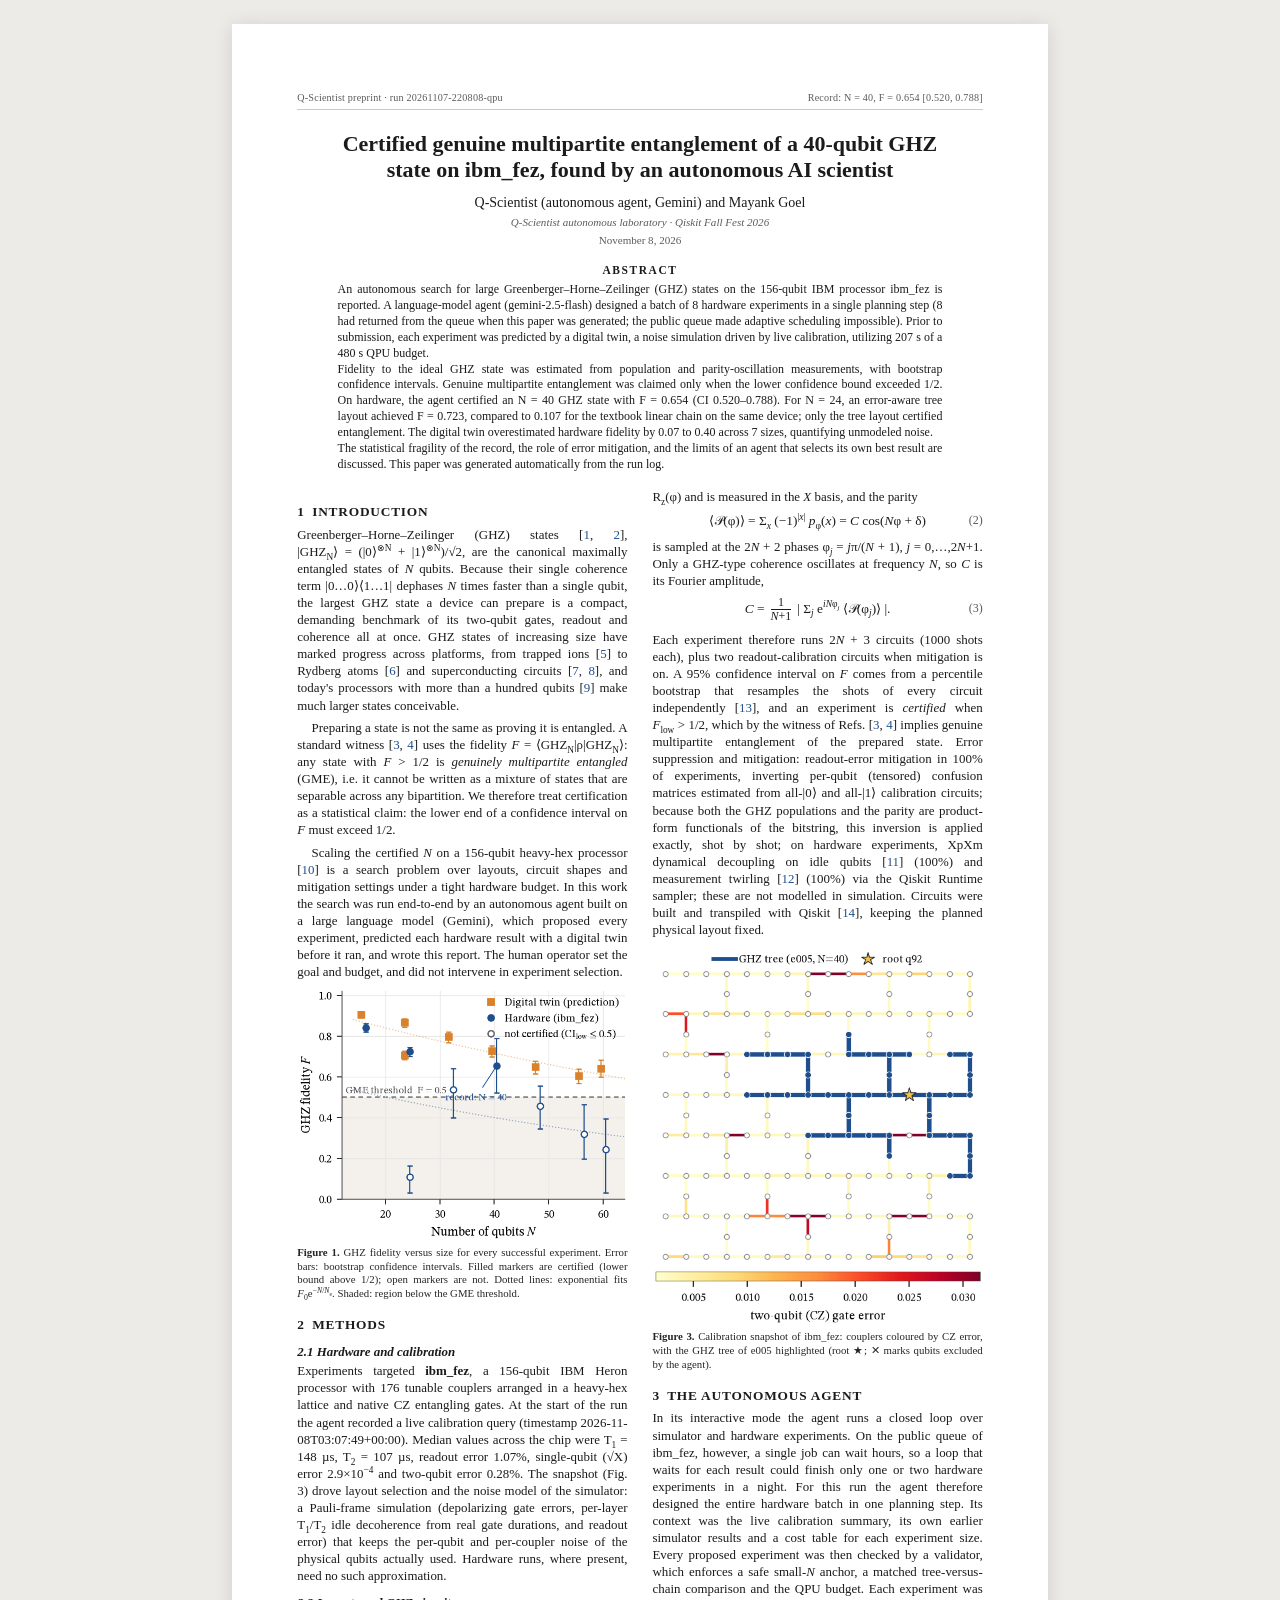
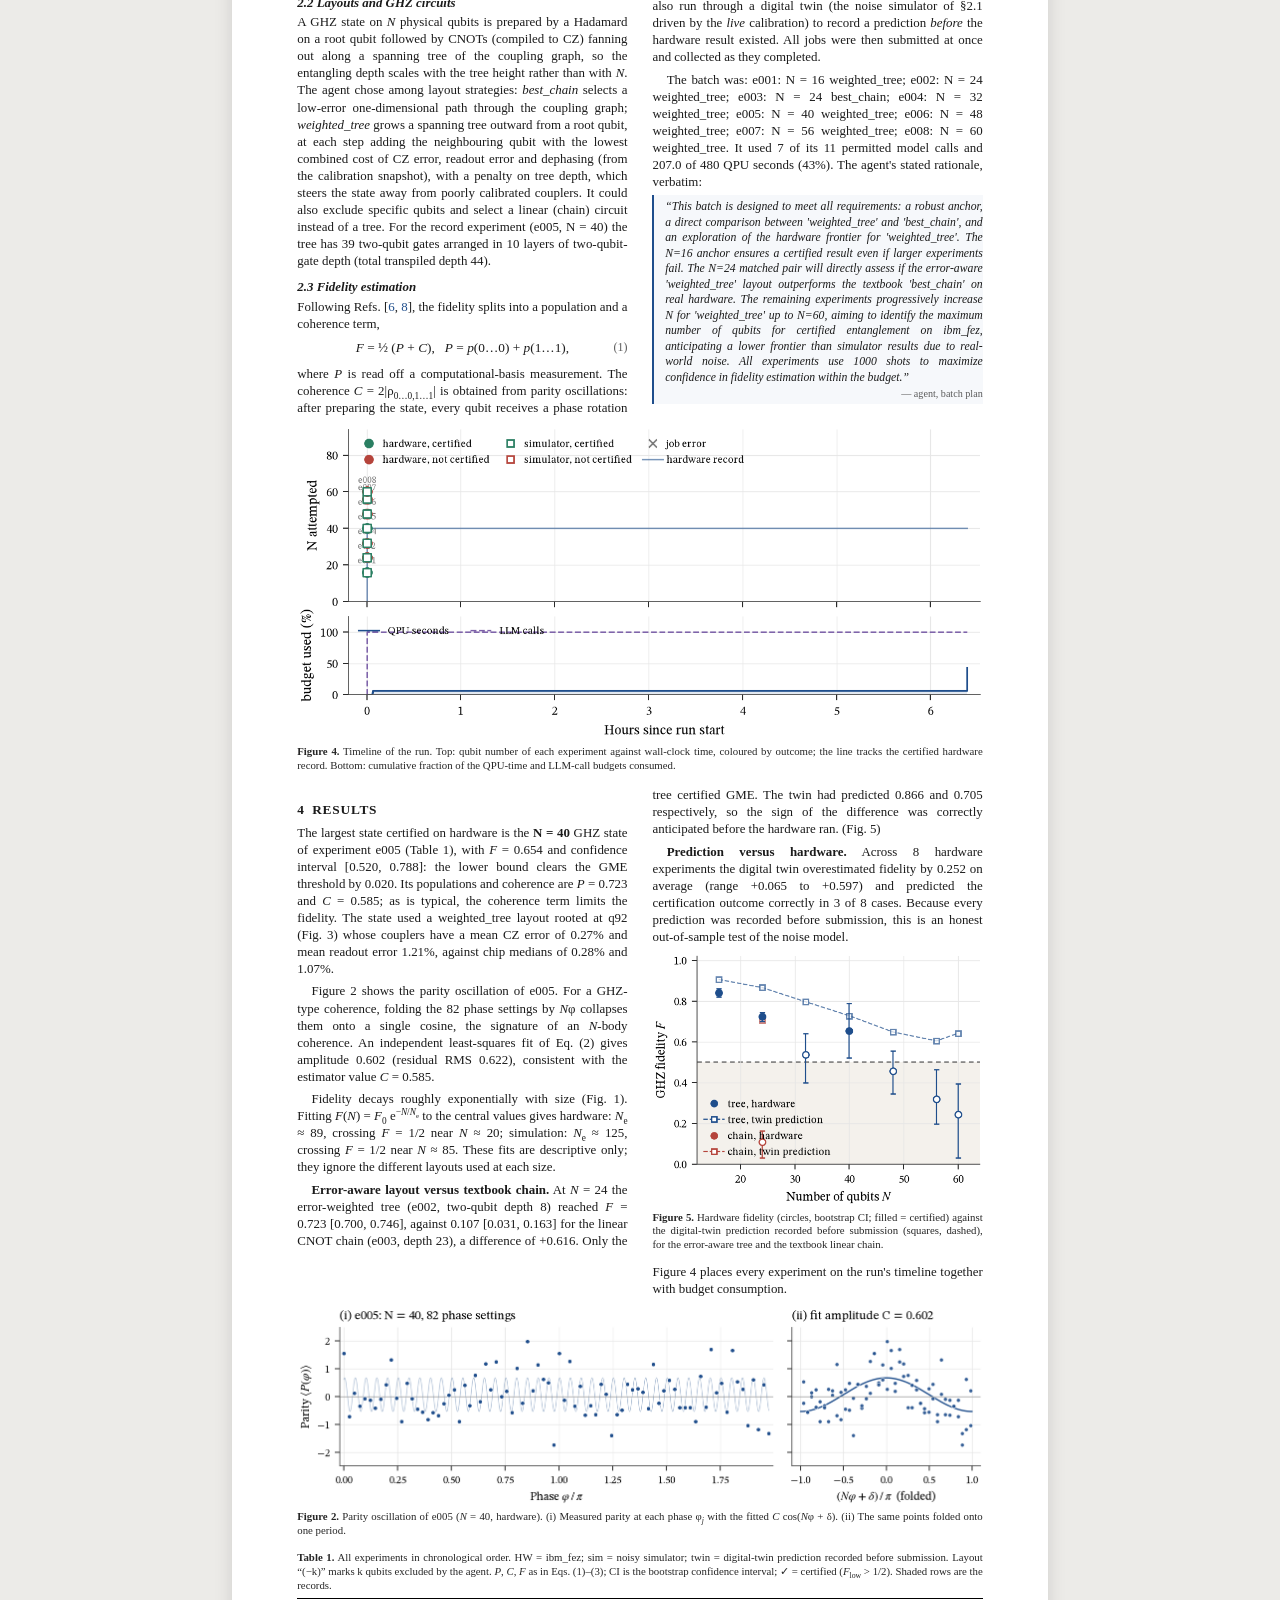
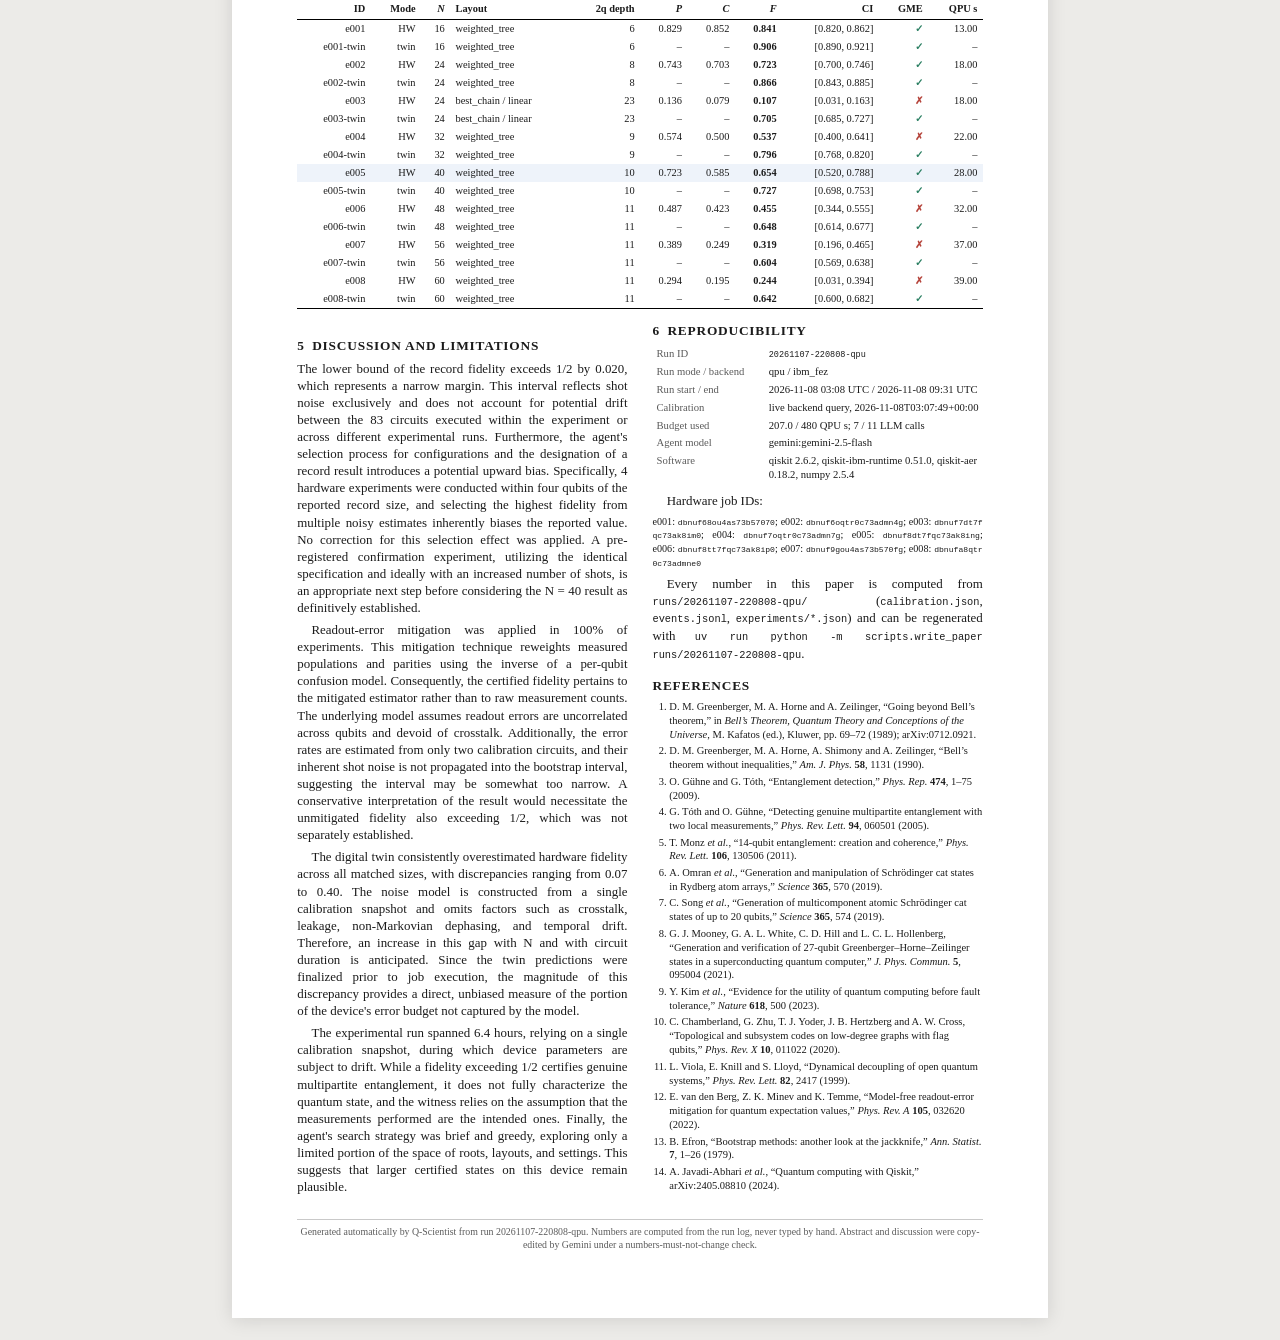
==== commit 1bc8cdac: "Hardware results update: 8 experiments returned from ibm_fez" ====
--- a/runs/20261107-220808-qpu/paper/paper.html
+++ b/runs/20261107-220808-qpu/paper/paper.html
@@ -1,7 +1,7 @@
 <!doctype html>
 <html lang="en"><head><meta charset="utf-8">
 <meta name="viewport" content="width=device-width, initial-scale=1">
-<title>Certified genuine multipartite entanglement of a 24-qubit GHZ state on ibm_fez, found by an autonomous AI scientist</title>
+<title>Certified genuine multipartite entanglement of a 40-qubit GHZ state on ibm_fez, found by an autonomous AI scientist</title>
 <style>
 @page { size: Letter; margin: 0.7in 0.68in 0.75in 0.68in;
   @bottom-center { content: counter(page); font: 8pt 'STIX Two Text', 'Times New Roman', serif; color: #555; } }
@@ -67,14 +67,14 @@
   font-size: 7.4pt; color: var(--dim); text-align: center; }
 </style></head>
 <body>
-<div class="preprint"><span>Q-Scientist preprint · run 20261107-220808-qpu</span><span>Record: N = 24, F = 0.723 [0.700, 0.746]</span></div>
-<h1>Certified genuine multipartite entanglement of a 24-qubit GHZ state on ibm_fez, found by an autonomous AI scientist</h1>
+<div class="preprint"><span>Q-Scientist preprint · run 20261107-220808-qpu</span><span>Record: N = 40, F = 0.654 [0.520, 0.788]</span></div>
+<h1>Certified genuine multipartite entanglement of a 40-qubit GHZ state on ibm_fez, found by an autonomous AI scientist</h1>
 <div class="authors">Q-Scientist (autonomous agent, Gemini) and Mayank Goel</div>
 <div class="affil">Q-Scientist autonomous laboratory · Qiskit Fall Fest 2026</div>
 <div class="date">November 8, 2026</div>
-<div class="abstract"><h2>Abstract</h2><p>This paper reports an autonomous search for Greenberger–Horne–Zeilinger (GHZ) states of significant size on the 156-qubit IBM processor ibm_fez. An autonomous language-model agent (gemini-2.5-flash) designed a batch of 8 hardware experiments in a single planning step (2 had returned from the queue when this paper was generated; the public queue made adaptive scheduling impossible). Prior to submission, each experiment was predicted by a digital twin, a noise simulation driven by live calibration data, utilizing 31 s of a 480 s QPU budget.</p>
-<p>Fidelity to the ideal GHZ state was estimated from population and parity-oscillation measurements, incorporating bootstrap confidence intervals. Genuine multipartite entanglement was considered established only when the lower confidence bound exceeded 1/2. On hardware, the agent demonstrated an N = 24 GHZ state with a fidelity of F = 0.723 (CI 0.700–0.746). The digital twin overestimated hardware fidelity by 0.07 to 0.14 across 2 sizes, quantifying the noise not modeled.</p>
-<p>The statistical strength of the record, the role of error mitigation, and the limitations of an agent that selects its own best result are discussed. This paper was generated automatically from the run log.</p></div>
+<div class="abstract"><h2>Abstract</h2><p>An autonomous search for large Greenberger–Horne–Zeilinger (GHZ) states on the 156-qubit IBM processor ibm_fez is reported. A language-model agent (gemini-2.5-flash) designed a batch of 8 hardware experiments in a single planning step (8 had returned from the queue when this paper was generated; the public queue made adaptive scheduling impossible). Prior to submission, each experiment was predicted by a digital twin, a noise simulation driven by live calibration, utilizing 207 s of a 480 s QPU budget.</p>
+<p>Fidelity to the ideal GHZ state was estimated from population and parity-oscillation measurements, with bootstrap confidence intervals. Genuine multipartite entanglement was claimed only when the lower confidence bound exceeded 1/2. On hardware, the agent certified an N = 40 GHZ state with F = 0.654 (CI 0.520–0.788). For N = 24, an error-aware tree layout achieved F = 0.723, compared to 0.107 for the textbook linear chain on the same device; only the tree layout certified entanglement. The digital twin overestimated hardware fidelity by 0.07 to 0.40 across 7 sizes, quantifying unmodeled noise.</p>
+<p>The statistical fragility of the record, the role of error mitigation, and the limits of an agent that selects its own best result are discussed. This paper was generated automatically from the run log.</p></div>
 <div class="cols">
 <h2>1&ensp;Introduction</h2>
 
@@ -117,7 +117,7 @@
 <p>A GHZ state on <i>N</i> physical qubits is prepared by a Hadamard on a root qubit followed by CNOTs
 (compiled to CZ) fanning out along a spanning tree of the coupling graph, so the entangling depth scales with
 the tree height rather than with <i>N</i>. The agent chose among layout strategies: <i>best_chain</i> selects a low-error one-dimensional path through the coupling graph; <i>weighted_tree</i> grows a spanning tree outward from a root qubit, at each step adding the neighbouring qubit with the lowest combined cost of CZ error, readout error and dephasing (from the calibration snapshot), with a penalty on tree depth, which steers the state away from poorly calibrated couplers.
-It could also exclude specific qubits and select a linear (chain) circuit instead of a tree. For the record experiment (e002, N = 24) the tree has 23 two-qubit gates arranged in 8 layers of two-qubit-gate depth (total transpiled depth 32).</p>
+It could also exclude specific qubits and select a linear (chain) circuit instead of a tree. For the record experiment (e005, N = 40) the tree has 39 two-qubit gates arranged in 10 layers of two-qubit-gate depth (total transpiled depth 44).</p>
 
 <h3>2.3 Fidelity estimation</h3>
 <p>Following Refs. [<a href="#ref-omran19">6</a>, <a href="#ref-mooney21">8</a>], the fidelity splits into a population and a coherence term,</p>
@@ -137,7 +137,7 @@
 implies genuine multipartite entanglement of the prepared state. Error suppression and mitigation: readout-error mitigation in 100% of experiments, inverting per-qubit (tensored) confusion matrices estimated from all-|0⟩ and all-|1⟩ calibration circuits; because both the GHZ populations and the parity are product-form functionals of the bitstring, this inversion is applied exactly, shot by shot; on hardware experiments, XpXm dynamical decoupling on idle qubits [<a href="#ref-viola99">11</a>] (100%) and measurement twirling [<a href="#ref-vdberg22">12</a>] (100%) via the Qiskit Runtime sampler; these are not modelled in simulation.
 Circuits were built and transpiled with Qiskit [<a href="#ref-qiskit24">14</a>], keeping the planned physical layout fixed.</p>
 
-<figure class="col"><img src="fig_chip_map.png" alt="Figure 3"><figcaption><b>Figure 3.</b> Calibration snapshot of ibm_fez: couplers coloured by CZ error, with the GHZ tree of e002 highlighted (root ★; ✕ marks qubits excluded by the agent).</figcaption></figure>
+<figure class="col"><img src="fig_chip_map.png" alt="Figure 3"><figcaption><b>Figure 3.</b> Calibration snapshot of ibm_fez: couplers coloured by CZ error, with the GHZ tree of e005 highlighted (root ★; ✕ marks qubits excluded by the agent).</figcaption></figure>
 <h2>3&ensp;The autonomous agent</h2>
 
 <p>In its interactive mode the agent runs a closed loop over simulator and hardware experiments. On the public
@@ -148,18 +148,19 @@
 anchor, a matched tree-versus-chain comparison and the QPU budget. Each experiment was also run through a digital
 twin (the noise simulator of §2.1 driven by the <em>live</em> calibration) to record a prediction <em>before</em> the
 hardware result existed. All jobs were then submitted at once and collected as they completed.</p>
-<p>The batch was: e001: N = 16 weighted_tree; e002: N = 24 weighted_tree; e003: N = 24 best_chain; e004: N = 32 weighted_tree; e005: N = 40 weighted_tree; e006: N = 48 weighted_tree; e007: N = 56 weighted_tree; e008: N = 60 weighted_tree. It used 3 of its 7 permitted model calls and 31.0 of 480 QPU seconds (6%). The agent's stated rationale, verbatim:</p>
+<p>The batch was: e001: N = 16 weighted_tree; e002: N = 24 weighted_tree; e003: N = 24 best_chain; e004: N = 32 weighted_tree; e005: N = 40 weighted_tree; e006: N = 48 weighted_tree; e007: N = 56 weighted_tree; e008: N = 60 weighted_tree. It used 7 of its 11 permitted model calls and 207.0 of 480 QPU seconds (43%). The agent's stated rationale, verbatim:</p>
 <blockquote><p>“This batch is designed to meet all requirements: a robust anchor, a direct comparison between 'weighted_tree' and 'best_chain', and an exploration of the hardware frontier for 'weighted_tree'. The N=16 anchor ensures a certified result even if larger experiments fail. The N=24 matched pair will directly assess if the error-aware 'weighted_tree' layout outperforms the textbook 'best_chain' on real hardware. The remaining experiments progressively increase N for 'weighted_tree' up to N=60, aiming to identify the maximum number of qubits for certified entanglement on ibm_fez, anticipating a lower frontier than simulator results due to real-world noise. All experiments use 1000 shots to maximize confidence in fidelity estimation within the budget.”</p><footer>— agent, batch plan</footer></blockquote>
 
 <figure class="wide"><img src="fig_timeline.png" alt="Figure 4"><figcaption><b>Figure 4.</b> Timeline of the run. Top: qubit number of each experiment against wall-clock time, coloured by outcome; the line tracks the certified hardware record. Bottom: cumulative fraction of the QPU-time and LLM-call budgets consumed.</figcaption></figure>
 <h2>4&ensp;Results</h2>
-<p>The largest state certified on hardware is the <b>N = 24</b> GHZ state of experiment e002 (Table 1), with <i>F</i> = 0.723 and confidence interval [0.700, 0.746]: the lower bound clears the GME threshold by 0.200. Its populations and coherence are <i>P</i> = 0.743 and <i>C</i> = 0.703; as is typical, the coherence term limits the fidelity. The state used a weighted_tree layout rooted at q88 (Fig. 3) whose couplers have a mean CZ error of 0.30% and mean readout error 1.06%, against chip medians of 0.28% and 1.07%.</p>
-<p>Figure 2 shows the parity oscillation of e002. For a GHZ-type coherence, folding the 50 phase settings by <i>N</i>φ collapses them onto a single cosine, the signature of an <i>N</i>-body coherence. An independent least-squares fit of Eq. (2) gives amplitude 0.703 (residual RMS 0.074), consistent with the estimator value <i>C</i> = 0.703.</p>
-<p>Fidelity decays roughly exponentially with size (Fig. 1). Fitting <i>F</i>(<i>N</i>) = <i>F</i><sub>0</sub> e<sup>−<i>N</i>/<i>N</i><sub>e</sub></sup> to the central values gives hardware: <i>N</i><sub>e</sub> ≈ 53, crossing <i>F</i> = 1/2 near <i>N</i> ≈ 44; simulation: <i>N</i><sub>e</sub> ≈ 125, crossing <i>F</i> = 1/2 near <i>N</i> ≈ 85. These fits are descriptive only; they ignore the different layouts used at each size.</p>
-<p><b>Prediction versus hardware.</b> Across 2 hardware experiments the digital twin overestimated fidelity by 0.104 on average (range +0.065 to +0.143) and predicted the certification outcome correctly in 2 of 2 cases. Because every prediction was recorded before submission, this is an honest out-of-sample test of the noise model.</p>
+<p>The largest state certified on hardware is the <b>N = 40</b> GHZ state of experiment e005 (Table 1), with <i>F</i> = 0.654 and confidence interval [0.520, 0.788]: the lower bound clears the GME threshold by 0.020. Its populations and coherence are <i>P</i> = 0.723 and <i>C</i> = 0.585; as is typical, the coherence term limits the fidelity. The state used a weighted_tree layout rooted at q92 (Fig. 3) whose couplers have a mean CZ error of 0.27% and mean readout error 1.21%, against chip medians of 0.28% and 1.07%.</p>
+<p>Figure 2 shows the parity oscillation of e005. For a GHZ-type coherence, folding the 82 phase settings by <i>N</i>φ collapses them onto a single cosine, the signature of an <i>N</i>-body coherence. An independent least-squares fit of Eq. (2) gives amplitude 0.602 (residual RMS 0.622), consistent with the estimator value <i>C</i> = 0.585.</p>
+<p>Fidelity decays roughly exponentially with size (Fig. 1). Fitting <i>F</i>(<i>N</i>) = <i>F</i><sub>0</sub> e<sup>−<i>N</i>/<i>N</i><sub>e</sub></sup> to the central values gives hardware: <i>N</i><sub>e</sub> ≈ 89, crossing <i>F</i> = 1/2 near <i>N</i> ≈ 20; simulation: <i>N</i><sub>e</sub> ≈ 125, crossing <i>F</i> = 1/2 near <i>N</i> ≈ 85. These fits are descriptive only; they ignore the different layouts used at each size.</p>
+<p><b>Error-aware layout versus textbook chain.</b> At <i>N</i> = 24 the error-weighted tree (e002, two-qubit depth 8) reached <i>F</i> = 0.723 [0.700, 0.746], against 0.107 [0.031, 0.163] for the linear CNOT chain (e003, depth 23), a difference of +0.616. Only the tree certified GME. The twin had predicted 0.866 and 0.705 respectively, so the sign of the difference was correctly anticipated before the hardware ran. (Fig. 5)</p>
+<p><b>Prediction versus hardware.</b> Across 8 hardware experiments the digital twin overestimated fidelity by 0.252 on average (range +0.065 to +0.597) and predicted the certification outcome correctly in 3 of 8 cases. Because every prediction was recorded before submission, this is an honest out-of-sample test of the noise model.</p>
 <figure class="col"><img src="fig_twin_layout.png" alt="Figure 5"><figcaption><b>Figure 5.</b> Hardware fidelity (circles, bootstrap CI; filled = certified) against the digital-twin prediction recorded before submission (squares, dashed), for the error-aware tree and the textbook linear chain.</figcaption></figure>
 <p>Figure 4 places every experiment on the run's timeline together with budget consumption.</p>
-<figure class="wide"><img src="fig_parity.png" alt="Figure 2"><figcaption><b>Figure 2.</b> Parity oscillation of e002 (<i>N</i> = 24, hardware). (i) Measured parity at each phase φ<sub><i>j</i></sub> with the fitted <i>C</i> cos(<i>N</i>φ + δ). (ii) The same points folded onto one period.</figcaption></figure>
+<figure class="wide"><img src="fig_parity.png" alt="Figure 2"><figcaption><b>Figure 2.</b> Parity oscillation of e005 (<i>N</i> = 40, hardware). (i) Measured parity at each phase φ<sub><i>j</i></sub> with the fitted <i>C</i> cos(<i>N</i>φ + δ). (ii) The same points folded onto one period.</figcaption></figure>
 
 <figure class="wide table">
 <figcaption><b>Table 1.</b> All experiments in chronological order. HW = ibm_fez; sim = noisy simulator; twin = digital-twin prediction recorded before submission.
@@ -167,27 +168,27 @@
 bootstrap confidence interval; ✓ = certified (<i>F</i><sub>low</sub> &gt; 1/2). Shaded rows are the records.</figcaption>
 <table>
 <thead><tr><th>ID</th><th>Mode</th><th><i>N</i></th><th class="l">Layout</th><th>2q depth</th><th><i>P</i></th><th><i>C</i></th><th><i>F</i></th><th>CI</th><th>GME</th><th>QPU s</th></tr></thead>
-<tbody><tr><td>e001</td><td>HW</td><td>16</td><td class='l'>weighted_tree</td><td>6</td><td>0.829</td><td>0.852</td><td><b>0.841</b></td><td>[0.820, 0.862]</td><td><span class="ok">✓</span></td><td>13.00</td></tr><tr><td>e001-twin</td><td>twin</td><td>16</td><td class='l'>weighted_tree</td><td>6</td><td>–</td><td>–</td><td><b>0.906</b></td><td>[0.890, 0.921]</td><td><span class="ok">✓</span></td><td>–</td></tr><tr class="rec"><td>e002</td><td>HW</td><td>24</td><td class='l'>weighted_tree</td><td>8</td><td>0.743</td><td>0.703</td><td><b>0.723</b></td><td>[0.700, 0.746]</td><td><span class="ok">✓</span></td><td>18.00</td></tr><tr><td>e002-twin</td><td>twin</td><td>24</td><td class='l'>weighted_tree</td><td>8</td><td>–</td><td>–</td><td><b>0.866</b></td><td>[0.843, 0.885]</td><td><span class="ok">✓</span></td><td>–</td></tr><tr><td>e003-twin</td><td>twin</td><td>24</td><td class='l'>best_chain / linear</td><td>23</td><td>–</td><td>–</td><td><b>0.705</b></td><td>[0.685, 0.727]</td><td><span class="ok">✓</span></td><td>–</td></tr><tr><td>e004-twin</td><td>twin</td><td>32</td><td class='l'>weighted_tree</td><td>9</td><td>–</td><td>–</td><td><b>0.796</b></td><td>[0.768, 0.820]</td><td><span class="ok">✓</span></td><td>–</td></tr><tr><td>e005-twin</td><td>twin</td><td>40</td><td class='l'>weighted_tree</td><td>10</td><td>–</td><td>–</td><td><b>0.727</b></td><td>[0.698, 0.753]</td><td><span class="ok">✓</span></td><td>–</td></tr><tr><td>e006-twin</td><td>twin</td><td>48</td><td class='l'>weighted_tree</td><td>11</td><td>–</td><td>–</td><td><b>0.648</b></td><td>[0.614, 0.677]</td><td><span class="ok">✓</span></td><td>–</td></tr><tr><td>e007-twin</td><td>twin</td><td>56</td><td class='l'>weighted_tree</td><td>11</td><td>–</td><td>–</td><td><b>0.604</b></td><td>[0.569, 0.638]</td><td><span class="ok">✓</span></td><td>–</td></tr><tr><td>e008-twin</td><td>twin</td><td>60</td><td class='l'>weighted_tree</td><td>11</td><td>–</td><td>–</td><td><b>0.642</b></td><td>[0.600, 0.682]</td><td><span class="ok">✓</span></td><td>–</td></tr></tbody>
+<tbody><tr><td>e001</td><td>HW</td><td>16</td><td class='l'>weighted_tree</td><td>6</td><td>0.829</td><td>0.852</td><td><b>0.841</b></td><td>[0.820, 0.862]</td><td><span class="ok">✓</span></td><td>13.00</td></tr><tr><td>e001-twin</td><td>twin</td><td>16</td><td class='l'>weighted_tree</td><td>6</td><td>–</td><td>–</td><td><b>0.906</b></td><td>[0.890, 0.921]</td><td><span class="ok">✓</span></td><td>–</td></tr><tr><td>e002</td><td>HW</td><td>24</td><td class='l'>weighted_tree</td><td>8</td><td>0.743</td><td>0.703</td><td><b>0.723</b></td><td>[0.700, 0.746]</td><td><span class="ok">✓</span></td><td>18.00</td></tr><tr><td>e002-twin</td><td>twin</td><td>24</td><td class='l'>weighted_tree</td><td>8</td><td>–</td><td>–</td><td><b>0.866</b></td><td>[0.843, 0.885]</td><td><span class="ok">✓</span></td><td>–</td></tr><tr><td>e003</td><td>HW</td><td>24</td><td class='l'>best_chain / linear</td><td>23</td><td>0.136</td><td>0.079</td><td><b>0.107</b></td><td>[0.031, 0.163]</td><td><span class="no">✗</span></td><td>18.00</td></tr><tr><td>e003-twin</td><td>twin</td><td>24</td><td class='l'>best_chain / linear</td><td>23</td><td>–</td><td>–</td><td><b>0.705</b></td><td>[0.685, 0.727]</td><td><span class="ok">✓</span></td><td>–</td></tr><tr><td>e004</td><td>HW</td><td>32</td><td class='l'>weighted_tree</td><td>9</td><td>0.574</td><td>0.500</td><td><b>0.537</b></td><td>[0.400, 0.641]</td><td><span class="no">✗</span></td><td>22.00</td></tr><tr><td>e004-twin</td><td>twin</td><td>32</td><td class='l'>weighted_tree</td><td>9</td><td>–</td><td>–</td><td><b>0.796</b></td><td>[0.768, 0.820]</td><td><span class="ok">✓</span></td><td>–</td></tr><tr class="rec"><td>e005</td><td>HW</td><td>40</td><td class='l'>weighted_tree</td><td>10</td><td>0.723</td><td>0.585</td><td><b>0.654</b></td><td>[0.520, 0.788]</td><td><span class="ok">✓</span></td><td>28.00</td></tr><tr><td>e005-twin</td><td>twin</td><td>40</td><td class='l'>weighted_tree</td><td>10</td><td>–</td><td>–</td><td><b>0.727</b></td><td>[0.698, 0.753]</td><td><span class="ok">✓</span></td><td>–</td></tr><tr><td>e006</td><td>HW</td><td>48</td><td class='l'>weighted_tree</td><td>11</td><td>0.487</td><td>0.423</td><td><b>0.455</b></td><td>[0.344, 0.555]</td><td><span class="no">✗</span></td><td>32.00</td></tr><tr><td>e006-twin</td><td>twin</td><td>48</td><td class='l'>weighted_tree</td><td>11</td><td>–</td><td>–</td><td><b>0.648</b></td><td>[0.614, 0.677]</td><td><span class="ok">✓</span></td><td>–</td></tr><tr><td>e007</td><td>HW</td><td>56</td><td class='l'>weighted_tree</td><td>11</td><td>0.389</td><td>0.249</td><td><b>0.319</b></td><td>[0.196, 0.465]</td><td><span class="no">✗</span></td><td>37.00</td></tr><tr><td>e007-twin</td><td>twin</td><td>56</td><td class='l'>weighted_tree</td><td>11</td><td>–</td><td>–</td><td><b>0.604</b></td><td>[0.569, 0.638]</td><td><span class="ok">✓</span></td><td>–</td></tr><tr><td>e008</td><td>HW</td><td>60</td><td class='l'>weighted_tree</td><td>11</td><td>0.294</td><td>0.195</td><td><b>0.244</b></td><td>[0.031, 0.394]</td><td><span class="no">✗</span></td><td>39.00</td></tr><tr><td>e008-twin</td><td>twin</td><td>60</td><td class='l'>weighted_tree</td><td>11</td><td>–</td><td>–</td><td><b>0.642</b></td><td>[0.600, 0.682]</td><td><span class="ok">✓</span></td><td>–</td></tr></tbody>
 </table>
 </figure>
 <h2>5&ensp;Discussion and limitations</h2>
-<p>The statistical significance of the reported fidelity is subject to several caveats. The lower bound of the confidence interval exceeds 1/2 by 0.200. This interval accounts solely for shot noise and does not incorporate potential drift occurring between the 51 individual circuits within the experiment or between distinct experimental runs. Furthermore, the selection of configurations to execute and the identification of the record result were performed by the autonomous agent. Only 1 hardware experiment was conducted within four qubits of the record size. Reporting the best among multiple noisy estimates inherently introduces an upward bias in the reported fidelity, for which no correction was applied. Consequently, a pre-registered confirmation run with identical specifications, ideally employing an increased number of shots, is necessary before the N = 24 result can be considered definitively established.</p>
-<p>Readout-error mitigation was applied to 100% of the experiments. This technique reweights measured populations and parities using the inverse of a per-qubit confusion model, meaning the certified fidelity pertains to the mitigated estimator rather than to raw measurement counts. The underlying model assumes readout errors are uncorrelated across qubits and devoid of crosstalk. The error rates themselves are derived from only two calibration circuits, and the shot noise associated with these calibrations is not propagated into the bootstrap interval, which suggests the interval may be somewhat underestimated. A conservative interpretation of the result would necessitate demonstrating that the unmitigated fidelity also exceeds 1/2, a condition not independently verified in this study.</p>
-<p>A consistent overestimation of hardware fidelity by the digital twin was observed across all matched sizes, with differences ranging from 0.07 to 0.14. The noise model employed for the twin is constructed from a single calibration snapshot and omits factors such as crosstalk, leakage, non-Markovian dephasing, and temporal drift. It is therefore anticipated that this discrepancy will increase with N and with circuit duration. Since the twin predictions were finalized prior to the execution of the hardware jobs, the magnitude of this gap provides an unbiased measure of the portion of the device's error budget not captured by the model.</p>
-<p>The experimental run had a duration of 0.1 hours and relied on a single calibration snapshot, during which device parameters may exhibit drift. While a fidelity exceeding 1/2 certifies genuine multipartite entanglement, it does not provide a complete characterization of the quantum state. Additionally, the validity of the witness depends on the assumption that the measurements performed correspond to the intended ones. Finally, the agent's search strategy was brief and greedy, exploring only a limited portion of the available parameter space for roots, layouts, and settings. This suggests that the certification of larger entangled states on this device remains plausible.</p>
+<p>The lower bound of the record fidelity exceeds 1/2 by 0.020, which represents a narrow margin. This interval reflects shot noise exclusively and does not account for potential drift between the 83 circuits executed within the experiment or across different experimental runs. Furthermore, the agent's selection process for configurations and the designation of a record result introduces a potential upward bias. Specifically, 4 hardware experiments were conducted within four qubits of the reported record size, and selecting the highest fidelity from multiple noisy estimates inherently biases the reported value. No correction for this selection effect was applied. A pre-registered confirmation experiment, utilizing the identical specification and ideally with an increased number of shots, is an appropriate next step before considering the N = 40 result as definitively established.</p>
+<p>Readout-error mitigation was applied in 100% of experiments. This mitigation technique reweights measured populations and parities using the inverse of a per-qubit confusion model. Consequently, the certified fidelity pertains to the mitigated estimator rather than to raw measurement counts. The underlying model assumes readout errors are uncorrelated across qubits and devoid of crosstalk. Additionally, the error rates are estimated from only two calibration circuits, and their inherent shot noise is not propagated into the bootstrap interval, suggesting the interval may be somewhat too narrow. A conservative interpretation of the result would necessitate the unmitigated fidelity also exceeding 1/2, which was not separately established.</p>
+<p>The digital twin consistently overestimated hardware fidelity across all matched sizes, with discrepancies ranging from 0.07 to 0.40. The noise model is constructed from a single calibration snapshot and omits factors such as crosstalk, leakage, non-Markovian dephasing, and temporal drift. Therefore, an increase in this gap with N and with circuit duration is anticipated. Since the twin predictions were finalized prior to job execution, the magnitude of this discrepancy provides a direct, unbiased measure of the portion of the device's error budget not captured by the model.</p>
+<p>The experimental run spanned 6.4 hours, relying on a single calibration snapshot, during which device parameters are subject to drift. While a fidelity exceeding 1/2 certifies genuine multipartite entanglement, it does not fully characterize the quantum state, and the witness relies on the assumption that the measurements performed are the intended ones. Finally, the agent's search strategy was brief and greedy, exploring only a limited portion of the space of roots, layouts, and settings. This suggests that larger certified states on this device remain plausible.</p>
 <h2>6&ensp;Reproducibility</h2>
 
 <table class="kv">
 <tr><td>Run ID</td><td><code>20261107-220808-qpu</code></td></tr>
 <tr><td>Run mode / backend</td><td>qpu / ibm_fez</td></tr>
-<tr><td>Run start / end</td><td>2026-11-08 03:08 UTC / 2026-11-08 03:16 UTC</td></tr>
+<tr><td>Run start / end</td><td>2026-11-08 03:08 UTC / 2026-11-08 09:31 UTC</td></tr>
 <tr><td>Calibration</td><td>live backend query, 2026-11-08T03:07:49+00:00</td></tr>
-<tr><td>Budget used</td><td>31.0 / 480 QPU s; 3 / 7 LLM calls</td></tr>
+<tr><td>Budget used</td><td>207.0 / 480 QPU s; 7 / 11 LLM calls</td></tr>
 <tr><td>Agent model</td><td>gemini:gemini-2.5-flash</td></tr>
 <tr><td>Software</td><td>qiskit 2.6.2, qiskit-ibm-runtime 0.51.0, qiskit-aer 0.18.2, numpy 2.5.4</td></tr>
 </table>
 <p>Hardware job IDs:</p>
-<p class='jobs'>e001: <code>dbnuf68ou4as73b57070</code>; e002: <code>dbnuf6oqtr0c73admn4g</code></p>
+<p class='jobs'>e001: <code>dbnuf68ou4as73b57070</code>; e002: <code>dbnuf6oqtr0c73admn4g</code>; e003: <code>dbnuf7dt7fqc73ak8im0</code>; e004: <code>dbnuf7oqtr0c73admn7g</code>; e005: <code>dbnuf8dt7fqc73ak8ing</code>; e006: <code>dbnuf8tt7fqc73ak8ip0</code>; e007: <code>dbnuf9gou4as73b570fg</code>; e008: <code>dbnufa8qtr0c73admne0</code></p>
 <p>Every number in this paper is computed from <code>runs/20261107-220808-qpu/</code> (<code>calibration.json</code>,
 <code>events.jsonl</code>, <code>experiments/*.json</code>) and can be regenerated with
 <code>uv run python -m scripts.write_paper runs/20261107-220808-qpu</code>.</p>
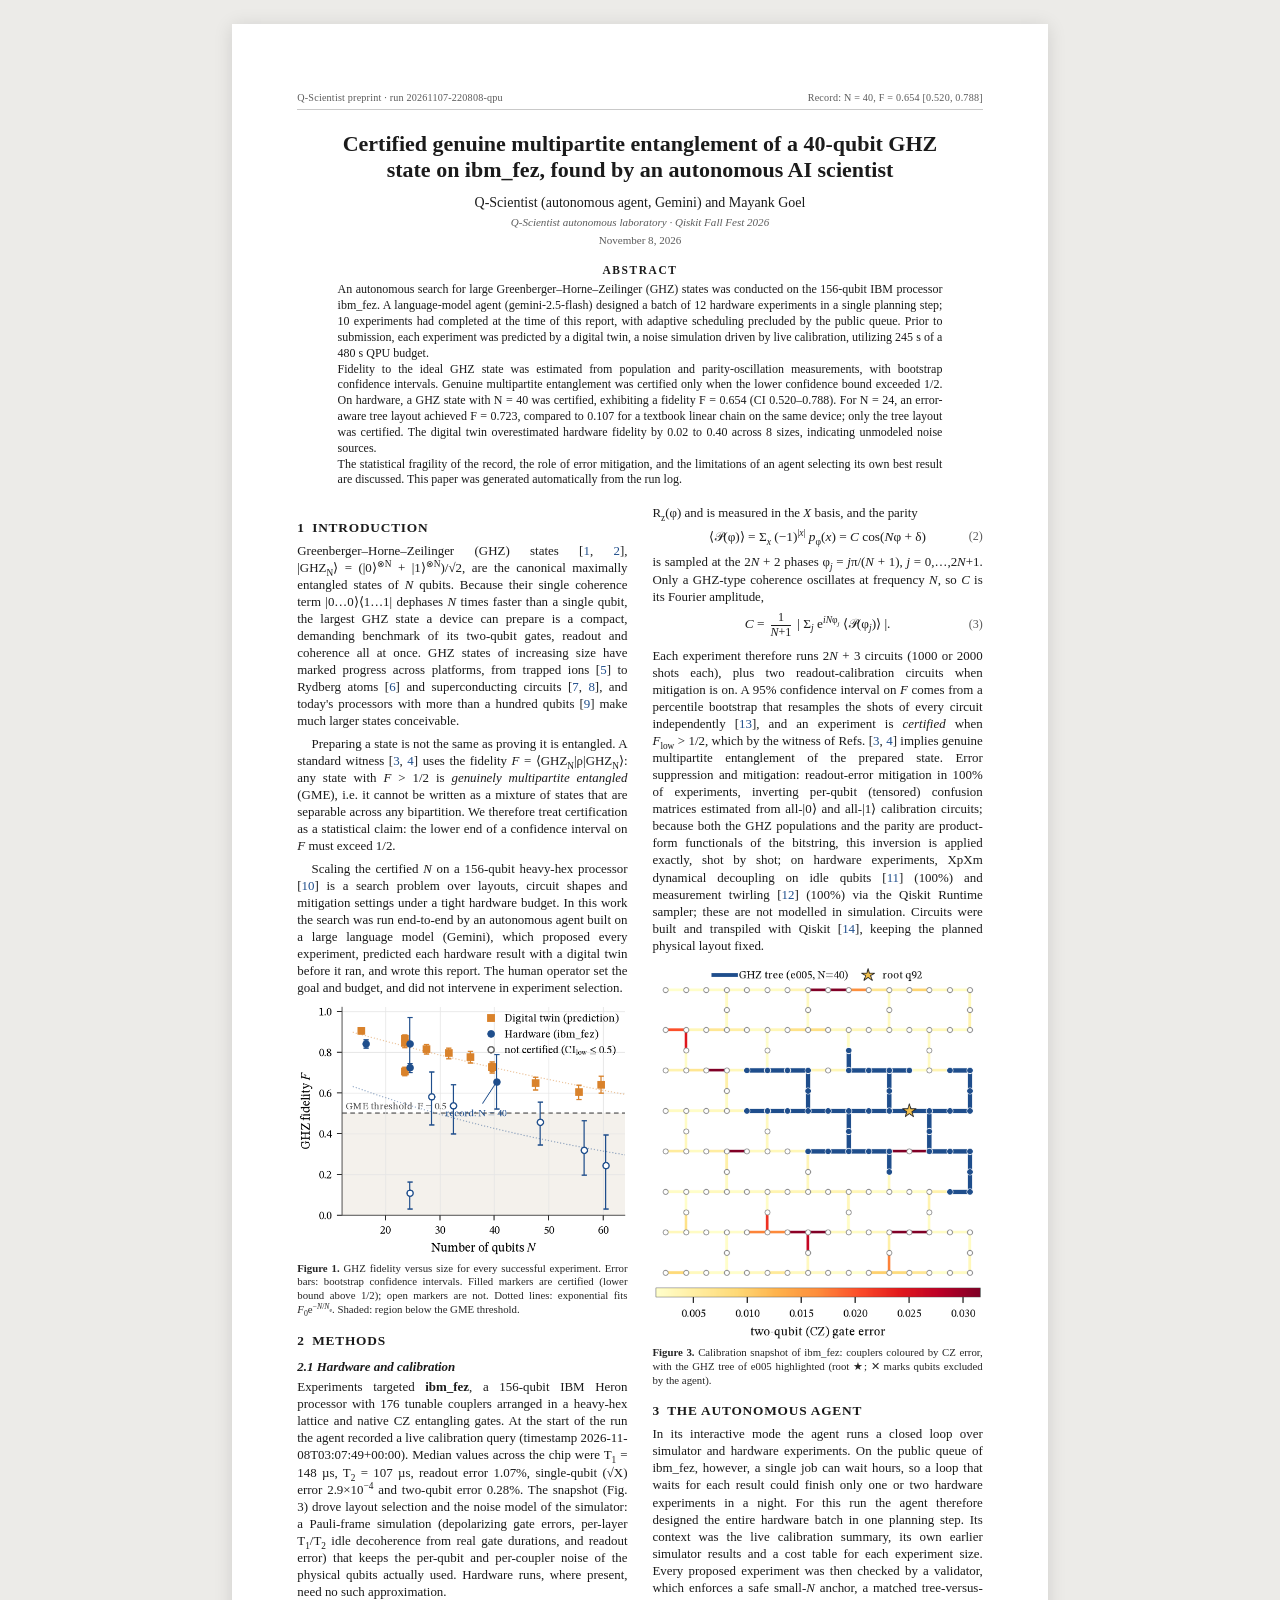
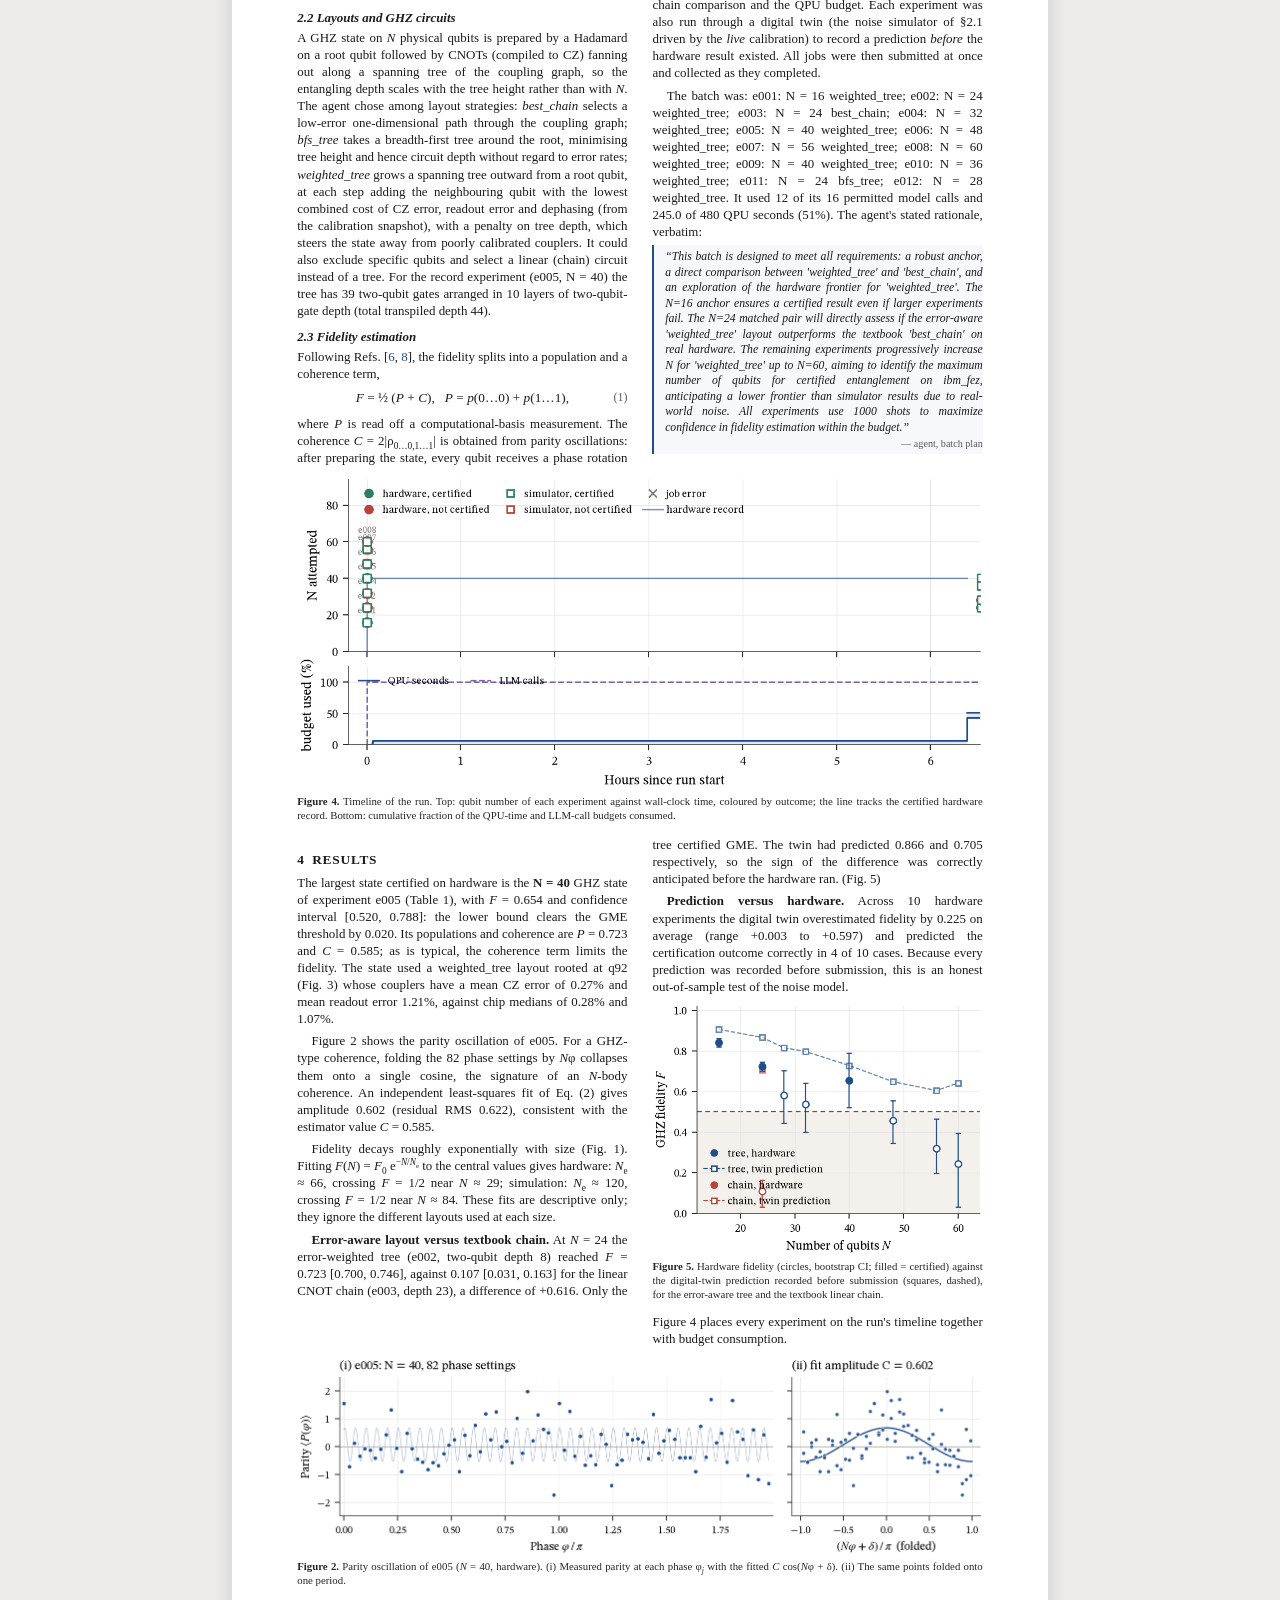
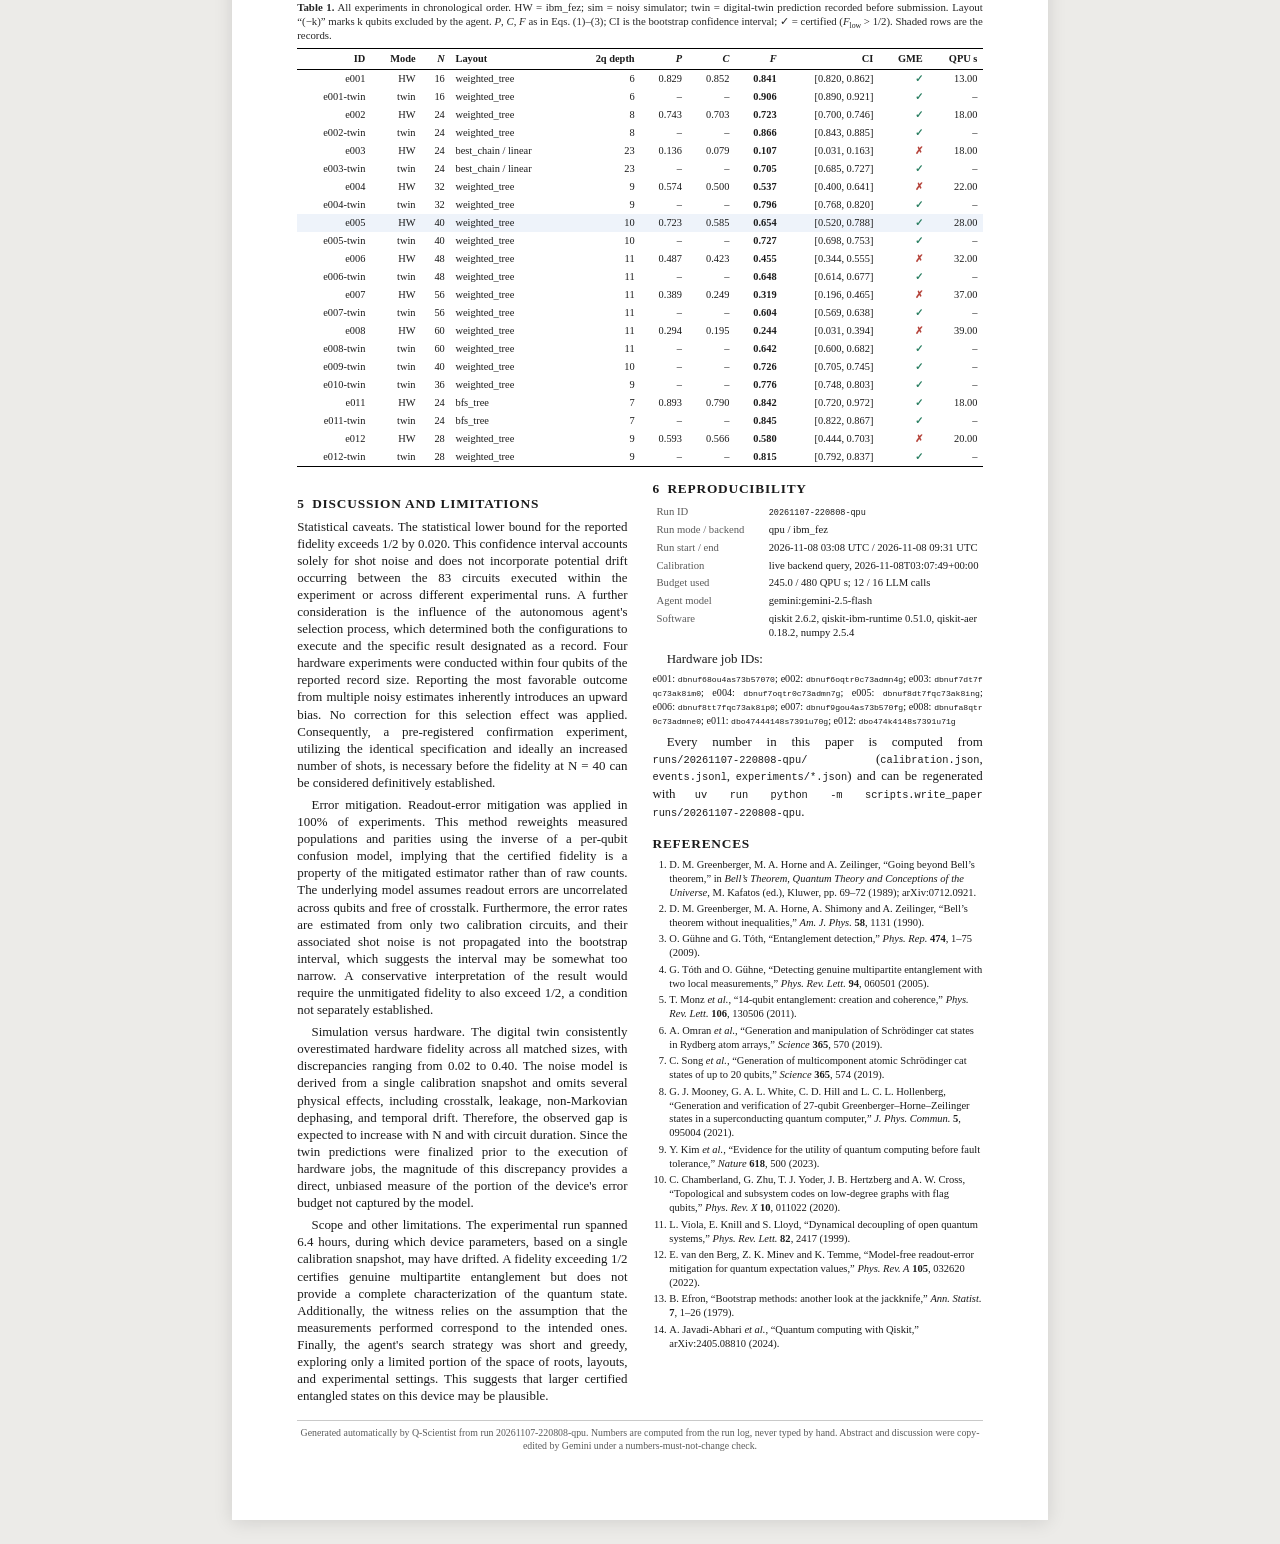
==== commit a76d3cec: "Hardware results update: 10 experiments returned from ibm_fez" ====
--- a/runs/20261107-220808-qpu/paper/paper.html
+++ b/runs/20261107-220808-qpu/paper/paper.html
@@ -72,9 +72,9 @@
 <div class="authors">Q-Scientist (autonomous agent, Gemini) and Mayank Goel</div>
 <div class="affil">Q-Scientist autonomous laboratory · Qiskit Fall Fest 2026</div>
 <div class="date">November 8, 2026</div>
-<div class="abstract"><h2>Abstract</h2><p>An autonomous search for large Greenberger–Horne–Zeilinger (GHZ) states on the 156-qubit IBM processor ibm_fez is reported. A language-model agent (gemini-2.5-flash) designed a batch of 8 hardware experiments in a single planning step (8 had returned from the queue when this paper was generated; the public queue made adaptive scheduling impossible). Prior to submission, each experiment was predicted by a digital twin, a noise simulation driven by live calibration, utilizing 207 s of a 480 s QPU budget.</p>
-<p>Fidelity to the ideal GHZ state was estimated from population and parity-oscillation measurements, with bootstrap confidence intervals. Genuine multipartite entanglement was claimed only when the lower confidence bound exceeded 1/2. On hardware, the agent certified an N = 40 GHZ state with F = 0.654 (CI 0.520–0.788). For N = 24, an error-aware tree layout achieved F = 0.723, compared to 0.107 for the textbook linear chain on the same device; only the tree layout certified entanglement. The digital twin overestimated hardware fidelity by 0.07 to 0.40 across 7 sizes, quantifying unmodeled noise.</p>
-<p>The statistical fragility of the record, the role of error mitigation, and the limits of an agent that selects its own best result are discussed. This paper was generated automatically from the run log.</p></div>
+<div class="abstract"><h2>Abstract</h2><p>An autonomous search for large Greenberger–Horne–Zeilinger (GHZ) states was conducted on the 156-qubit IBM processor ibm_fez. A language-model agent (gemini-2.5-flash) designed a batch of 12 hardware experiments in a single planning step; 10 experiments had completed at the time of this report, with adaptive scheduling precluded by the public queue. Prior to submission, each experiment was predicted by a digital twin, a noise simulation driven by live calibration, utilizing 245 s of a 480 s QPU budget.</p>
+<p>Fidelity to the ideal GHZ state was estimated from population and parity-oscillation measurements, with bootstrap confidence intervals. Genuine multipartite entanglement was certified only when the lower confidence bound exceeded 1/2. On hardware, a GHZ state with N = 40 was certified, exhibiting a fidelity F = 0.654 (CI 0.520–0.788). For N = 24, an error-aware tree layout achieved F = 0.723, compared to 0.107 for a textbook linear chain on the same device; only the tree layout was certified. The digital twin overestimated hardware fidelity by 0.02 to 0.40 across 8 sizes, indicating unmodeled noise sources.</p>
+<p>The statistical fragility of the record, the role of error mitigation, and the limitations of an agent selecting its own best result are discussed. This paper was generated automatically from the run log.</p></div>
 <div class="cols">
 <h2>1&ensp;Introduction</h2>
 
@@ -116,7 +116,7 @@
 <h3>2.2 Layouts and GHZ circuits</h3>
 <p>A GHZ state on <i>N</i> physical qubits is prepared by a Hadamard on a root qubit followed by CNOTs
 (compiled to CZ) fanning out along a spanning tree of the coupling graph, so the entangling depth scales with
-the tree height rather than with <i>N</i>. The agent chose among layout strategies: <i>best_chain</i> selects a low-error one-dimensional path through the coupling graph; <i>weighted_tree</i> grows a spanning tree outward from a root qubit, at each step adding the neighbouring qubit with the lowest combined cost of CZ error, readout error and dephasing (from the calibration snapshot), with a penalty on tree depth, which steers the state away from poorly calibrated couplers.
+the tree height rather than with <i>N</i>. The agent chose among layout strategies: <i>best_chain</i> selects a low-error one-dimensional path through the coupling graph; <i>bfs_tree</i> takes a breadth-first tree around the root, minimising tree height and hence circuit depth without regard to error rates; <i>weighted_tree</i> grows a spanning tree outward from a root qubit, at each step adding the neighbouring qubit with the lowest combined cost of CZ error, readout error and dephasing (from the calibration snapshot), with a penalty on tree depth, which steers the state away from poorly calibrated couplers.
 It could also exclude specific qubits and select a linear (chain) circuit instead of a tree. For the record experiment (e005, N = 40) the tree has 39 two-qubit gates arranged in 10 layers of two-qubit-gate depth (total transpiled depth 44).</p>
 
 <h3>2.3 Fidelity estimation</h3>
@@ -130,7 +130,7 @@
 Only a GHZ-type coherence oscillates at frequency <i>N</i>, so <i>C</i> is its Fourier amplitude,</p>
 <div class="eq"><span><i>C</i> = <span class="frac"><span>1</span><span><i>N</i>+1</span></span>
  | Σ<sub><i>j</i></sub> e<sup><i>iN</i>φ<sub><i>j</i></sub></sup> ⟨𝒫(φ<sub><i>j</i></sub>)⟩ |.</span><span class="eqn">(3)</span></div>
-<p>Each experiment therefore runs 2<i>N</i> + 3 circuits (1000 shots each), plus two readout-calibration circuits when
+<p>Each experiment therefore runs 2<i>N</i> + 3 circuits (1000 or 2000 shots each), plus two readout-calibration circuits when
 mitigation is on. A 95% confidence interval on <i>F</i> comes from a percentile bootstrap that resamples the shots of
 every circuit independently [<a href="#ref-efron79">13</a>], and an experiment is <em>certified</em> when
 <span class="m"><i>F</i><sub>low</sub> &gt; 1/2</span>, which by the witness of Refs. [<a href="#ref-guhne09">3</a>, <a href="#ref-toth05">4</a>]
@@ -148,16 +148,16 @@
 anchor, a matched tree-versus-chain comparison and the QPU budget. Each experiment was also run through a digital
 twin (the noise simulator of §2.1 driven by the <em>live</em> calibration) to record a prediction <em>before</em> the
 hardware result existed. All jobs were then submitted at once and collected as they completed.</p>
-<p>The batch was: e001: N = 16 weighted_tree; e002: N = 24 weighted_tree; e003: N = 24 best_chain; e004: N = 32 weighted_tree; e005: N = 40 weighted_tree; e006: N = 48 weighted_tree; e007: N = 56 weighted_tree; e008: N = 60 weighted_tree. It used 7 of its 11 permitted model calls and 207.0 of 480 QPU seconds (43%). The agent's stated rationale, verbatim:</p>
+<p>The batch was: e001: N = 16 weighted_tree; e002: N = 24 weighted_tree; e003: N = 24 best_chain; e004: N = 32 weighted_tree; e005: N = 40 weighted_tree; e006: N = 48 weighted_tree; e007: N = 56 weighted_tree; e008: N = 60 weighted_tree; e009: N = 40 weighted_tree; e010: N = 36 weighted_tree; e011: N = 24 bfs_tree; e012: N = 28 weighted_tree. It used 12 of its 16 permitted model calls and 245.0 of 480 QPU seconds (51%). The agent's stated rationale, verbatim:</p>
 <blockquote><p>“This batch is designed to meet all requirements: a robust anchor, a direct comparison between 'weighted_tree' and 'best_chain', and an exploration of the hardware frontier for 'weighted_tree'. The N=16 anchor ensures a certified result even if larger experiments fail. The N=24 matched pair will directly assess if the error-aware 'weighted_tree' layout outperforms the textbook 'best_chain' on real hardware. The remaining experiments progressively increase N for 'weighted_tree' up to N=60, aiming to identify the maximum number of qubits for certified entanglement on ibm_fez, anticipating a lower frontier than simulator results due to real-world noise. All experiments use 1000 shots to maximize confidence in fidelity estimation within the budget.”</p><footer>— agent, batch plan</footer></blockquote>
 
 <figure class="wide"><img src="fig_timeline.png" alt="Figure 4"><figcaption><b>Figure 4.</b> Timeline of the run. Top: qubit number of each experiment against wall-clock time, coloured by outcome; the line tracks the certified hardware record. Bottom: cumulative fraction of the QPU-time and LLM-call budgets consumed.</figcaption></figure>
 <h2>4&ensp;Results</h2>
 <p>The largest state certified on hardware is the <b>N = 40</b> GHZ state of experiment e005 (Table 1), with <i>F</i> = 0.654 and confidence interval [0.520, 0.788]: the lower bound clears the GME threshold by 0.020. Its populations and coherence are <i>P</i> = 0.723 and <i>C</i> = 0.585; as is typical, the coherence term limits the fidelity. The state used a weighted_tree layout rooted at q92 (Fig. 3) whose couplers have a mean CZ error of 0.27% and mean readout error 1.21%, against chip medians of 0.28% and 1.07%.</p>
 <p>Figure 2 shows the parity oscillation of e005. For a GHZ-type coherence, folding the 82 phase settings by <i>N</i>φ collapses them onto a single cosine, the signature of an <i>N</i>-body coherence. An independent least-squares fit of Eq. (2) gives amplitude 0.602 (residual RMS 0.622), consistent with the estimator value <i>C</i> = 0.585.</p>
-<p>Fidelity decays roughly exponentially with size (Fig. 1). Fitting <i>F</i>(<i>N</i>) = <i>F</i><sub>0</sub> e<sup>−<i>N</i>/<i>N</i><sub>e</sub></sup> to the central values gives hardware: <i>N</i><sub>e</sub> ≈ 89, crossing <i>F</i> = 1/2 near <i>N</i> ≈ 20; simulation: <i>N</i><sub>e</sub> ≈ 125, crossing <i>F</i> = 1/2 near <i>N</i> ≈ 85. These fits are descriptive only; they ignore the different layouts used at each size.</p>
+<p>Fidelity decays roughly exponentially with size (Fig. 1). Fitting <i>F</i>(<i>N</i>) = <i>F</i><sub>0</sub> e<sup>−<i>N</i>/<i>N</i><sub>e</sub></sup> to the central values gives hardware: <i>N</i><sub>e</sub> ≈ 66, crossing <i>F</i> = 1/2 near <i>N</i> ≈ 29; simulation: <i>N</i><sub>e</sub> ≈ 120, crossing <i>F</i> = 1/2 near <i>N</i> ≈ 84. These fits are descriptive only; they ignore the different layouts used at each size.</p>
 <p><b>Error-aware layout versus textbook chain.</b> At <i>N</i> = 24 the error-weighted tree (e002, two-qubit depth 8) reached <i>F</i> = 0.723 [0.700, 0.746], against 0.107 [0.031, 0.163] for the linear CNOT chain (e003, depth 23), a difference of +0.616. Only the tree certified GME. The twin had predicted 0.866 and 0.705 respectively, so the sign of the difference was correctly anticipated before the hardware ran. (Fig. 5)</p>
-<p><b>Prediction versus hardware.</b> Across 8 hardware experiments the digital twin overestimated fidelity by 0.252 on average (range +0.065 to +0.597) and predicted the certification outcome correctly in 3 of 8 cases. Because every prediction was recorded before submission, this is an honest out-of-sample test of the noise model.</p>
+<p><b>Prediction versus hardware.</b> Across 10 hardware experiments the digital twin overestimated fidelity by 0.225 on average (range +0.003 to +0.597) and predicted the certification outcome correctly in 4 of 10 cases. Because every prediction was recorded before submission, this is an honest out-of-sample test of the noise model.</p>
 <figure class="col"><img src="fig_twin_layout.png" alt="Figure 5"><figcaption><b>Figure 5.</b> Hardware fidelity (circles, bootstrap CI; filled = certified) against the digital-twin prediction recorded before submission (squares, dashed), for the error-aware tree and the textbook linear chain.</figcaption></figure>
 <p>Figure 4 places every experiment on the run's timeline together with budget consumption.</p>
 <figure class="wide"><img src="fig_parity.png" alt="Figure 2"><figcaption><b>Figure 2.</b> Parity oscillation of e005 (<i>N</i> = 40, hardware). (i) Measured parity at each phase φ<sub><i>j</i></sub> with the fitted <i>C</i> cos(<i>N</i>φ + δ). (ii) The same points folded onto one period.</figcaption></figure>
@@ -168,14 +168,14 @@
 bootstrap confidence interval; ✓ = certified (<i>F</i><sub>low</sub> &gt; 1/2). Shaded rows are the records.</figcaption>
 <table>
 <thead><tr><th>ID</th><th>Mode</th><th><i>N</i></th><th class="l">Layout</th><th>2q depth</th><th><i>P</i></th><th><i>C</i></th><th><i>F</i></th><th>CI</th><th>GME</th><th>QPU s</th></tr></thead>
-<tbody><tr><td>e001</td><td>HW</td><td>16</td><td class='l'>weighted_tree</td><td>6</td><td>0.829</td><td>0.852</td><td><b>0.841</b></td><td>[0.820, 0.862]</td><td><span class="ok">✓</span></td><td>13.00</td></tr><tr><td>e001-twin</td><td>twin</td><td>16</td><td class='l'>weighted_tree</td><td>6</td><td>–</td><td>–</td><td><b>0.906</b></td><td>[0.890, 0.921]</td><td><span class="ok">✓</span></td><td>–</td></tr><tr><td>e002</td><td>HW</td><td>24</td><td class='l'>weighted_tree</td><td>8</td><td>0.743</td><td>0.703</td><td><b>0.723</b></td><td>[0.700, 0.746]</td><td><span class="ok">✓</span></td><td>18.00</td></tr><tr><td>e002-twin</td><td>twin</td><td>24</td><td class='l'>weighted_tree</td><td>8</td><td>–</td><td>–</td><td><b>0.866</b></td><td>[0.843, 0.885]</td><td><span class="ok">✓</span></td><td>–</td></tr><tr><td>e003</td><td>HW</td><td>24</td><td class='l'>best_chain / linear</td><td>23</td><td>0.136</td><td>0.079</td><td><b>0.107</b></td><td>[0.031, 0.163]</td><td><span class="no">✗</span></td><td>18.00</td></tr><tr><td>e003-twin</td><td>twin</td><td>24</td><td class='l'>best_chain / linear</td><td>23</td><td>–</td><td>–</td><td><b>0.705</b></td><td>[0.685, 0.727]</td><td><span class="ok">✓</span></td><td>–</td></tr><tr><td>e004</td><td>HW</td><td>32</td><td class='l'>weighted_tree</td><td>9</td><td>0.574</td><td>0.500</td><td><b>0.537</b></td><td>[0.400, 0.641]</td><td><span class="no">✗</span></td><td>22.00</td></tr><tr><td>e004-twin</td><td>twin</td><td>32</td><td class='l'>weighted_tree</td><td>9</td><td>–</td><td>–</td><td><b>0.796</b></td><td>[0.768, 0.820]</td><td><span class="ok">✓</span></td><td>–</td></tr><tr class="rec"><td>e005</td><td>HW</td><td>40</td><td class='l'>weighted_tree</td><td>10</td><td>0.723</td><td>0.585</td><td><b>0.654</b></td><td>[0.520, 0.788]</td><td><span class="ok">✓</span></td><td>28.00</td></tr><tr><td>e005-twin</td><td>twin</td><td>40</td><td class='l'>weighted_tree</td><td>10</td><td>–</td><td>–</td><td><b>0.727</b></td><td>[0.698, 0.753]</td><td><span class="ok">✓</span></td><td>–</td></tr><tr><td>e006</td><td>HW</td><td>48</td><td class='l'>weighted_tree</td><td>11</td><td>0.487</td><td>0.423</td><td><b>0.455</b></td><td>[0.344, 0.555]</td><td><span class="no">✗</span></td><td>32.00</td></tr><tr><td>e006-twin</td><td>twin</td><td>48</td><td class='l'>weighted_tree</td><td>11</td><td>–</td><td>–</td><td><b>0.648</b></td><td>[0.614, 0.677]</td><td><span class="ok">✓</span></td><td>–</td></tr><tr><td>e007</td><td>HW</td><td>56</td><td class='l'>weighted_tree</td><td>11</td><td>0.389</td><td>0.249</td><td><b>0.319</b></td><td>[0.196, 0.465]</td><td><span class="no">✗</span></td><td>37.00</td></tr><tr><td>e007-twin</td><td>twin</td><td>56</td><td class='l'>weighted_tree</td><td>11</td><td>–</td><td>–</td><td><b>0.604</b></td><td>[0.569, 0.638]</td><td><span class="ok">✓</span></td><td>–</td></tr><tr><td>e008</td><td>HW</td><td>60</td><td class='l'>weighted_tree</td><td>11</td><td>0.294</td><td>0.195</td><td><b>0.244</b></td><td>[0.031, 0.394]</td><td><span class="no">✗</span></td><td>39.00</td></tr><tr><td>e008-twin</td><td>twin</td><td>60</td><td class='l'>weighted_tree</td><td>11</td><td>–</td><td>–</td><td><b>0.642</b></td><td>[0.600, 0.682]</td><td><span class="ok">✓</span></td><td>–</td></tr></tbody>
+<tbody><tr><td>e001</td><td>HW</td><td>16</td><td class='l'>weighted_tree</td><td>6</td><td>0.829</td><td>0.852</td><td><b>0.841</b></td><td>[0.820, 0.862]</td><td><span class="ok">✓</span></td><td>13.00</td></tr><tr><td>e001-twin</td><td>twin</td><td>16</td><td class='l'>weighted_tree</td><td>6</td><td>–</td><td>–</td><td><b>0.906</b></td><td>[0.890, 0.921]</td><td><span class="ok">✓</span></td><td>–</td></tr><tr><td>e002</td><td>HW</td><td>24</td><td class='l'>weighted_tree</td><td>8</td><td>0.743</td><td>0.703</td><td><b>0.723</b></td><td>[0.700, 0.746]</td><td><span class="ok">✓</span></td><td>18.00</td></tr><tr><td>e002-twin</td><td>twin</td><td>24</td><td class='l'>weighted_tree</td><td>8</td><td>–</td><td>–</td><td><b>0.866</b></td><td>[0.843, 0.885]</td><td><span class="ok">✓</span></td><td>–</td></tr><tr><td>e003</td><td>HW</td><td>24</td><td class='l'>best_chain / linear</td><td>23</td><td>0.136</td><td>0.079</td><td><b>0.107</b></td><td>[0.031, 0.163]</td><td><span class="no">✗</span></td><td>18.00</td></tr><tr><td>e003-twin</td><td>twin</td><td>24</td><td class='l'>best_chain / linear</td><td>23</td><td>–</td><td>–</td><td><b>0.705</b></td><td>[0.685, 0.727]</td><td><span class="ok">✓</span></td><td>–</td></tr><tr><td>e004</td><td>HW</td><td>32</td><td class='l'>weighted_tree</td><td>9</td><td>0.574</td><td>0.500</td><td><b>0.537</b></td><td>[0.400, 0.641]</td><td><span class="no">✗</span></td><td>22.00</td></tr><tr><td>e004-twin</td><td>twin</td><td>32</td><td class='l'>weighted_tree</td><td>9</td><td>–</td><td>–</td><td><b>0.796</b></td><td>[0.768, 0.820]</td><td><span class="ok">✓</span></td><td>–</td></tr><tr class="rec"><td>e005</td><td>HW</td><td>40</td><td class='l'>weighted_tree</td><td>10</td><td>0.723</td><td>0.585</td><td><b>0.654</b></td><td>[0.520, 0.788]</td><td><span class="ok">✓</span></td><td>28.00</td></tr><tr><td>e005-twin</td><td>twin</td><td>40</td><td class='l'>weighted_tree</td><td>10</td><td>–</td><td>–</td><td><b>0.727</b></td><td>[0.698, 0.753]</td><td><span class="ok">✓</span></td><td>–</td></tr><tr><td>e006</td><td>HW</td><td>48</td><td class='l'>weighted_tree</td><td>11</td><td>0.487</td><td>0.423</td><td><b>0.455</b></td><td>[0.344, 0.555]</td><td><span class="no">✗</span></td><td>32.00</td></tr><tr><td>e006-twin</td><td>twin</td><td>48</td><td class='l'>weighted_tree</td><td>11</td><td>–</td><td>–</td><td><b>0.648</b></td><td>[0.614, 0.677]</td><td><span class="ok">✓</span></td><td>–</td></tr><tr><td>e007</td><td>HW</td><td>56</td><td class='l'>weighted_tree</td><td>11</td><td>0.389</td><td>0.249</td><td><b>0.319</b></td><td>[0.196, 0.465]</td><td><span class="no">✗</span></td><td>37.00</td></tr><tr><td>e007-twin</td><td>twin</td><td>56</td><td class='l'>weighted_tree</td><td>11</td><td>–</td><td>–</td><td><b>0.604</b></td><td>[0.569, 0.638]</td><td><span class="ok">✓</span></td><td>–</td></tr><tr><td>e008</td><td>HW</td><td>60</td><td class='l'>weighted_tree</td><td>11</td><td>0.294</td><td>0.195</td><td><b>0.244</b></td><td>[0.031, 0.394]</td><td><span class="no">✗</span></td><td>39.00</td></tr><tr><td>e008-twin</td><td>twin</td><td>60</td><td class='l'>weighted_tree</td><td>11</td><td>–</td><td>–</td><td><b>0.642</b></td><td>[0.600, 0.682]</td><td><span class="ok">✓</span></td><td>–</td></tr><tr><td>e009-twin</td><td>twin</td><td>40</td><td class='l'>weighted_tree</td><td>10</td><td>–</td><td>–</td><td><b>0.726</b></td><td>[0.705, 0.745]</td><td><span class="ok">✓</span></td><td>–</td></tr><tr><td>e010-twin</td><td>twin</td><td>36</td><td class='l'>weighted_tree</td><td>9</td><td>–</td><td>–</td><td><b>0.776</b></td><td>[0.748, 0.803]</td><td><span class="ok">✓</span></td><td>–</td></tr><tr><td>e011</td><td>HW</td><td>24</td><td class='l'>bfs_tree</td><td>7</td><td>0.893</td><td>0.790</td><td><b>0.842</b></td><td>[0.720, 0.972]</td><td><span class="ok">✓</span></td><td>18.00</td></tr><tr><td>e011-twin</td><td>twin</td><td>24</td><td class='l'>bfs_tree</td><td>7</td><td>–</td><td>–</td><td><b>0.845</b></td><td>[0.822, 0.867]</td><td><span class="ok">✓</span></td><td>–</td></tr><tr><td>e012</td><td>HW</td><td>28</td><td class='l'>weighted_tree</td><td>9</td><td>0.593</td><td>0.566</td><td><b>0.580</b></td><td>[0.444, 0.703]</td><td><span class="no">✗</span></td><td>20.00</td></tr><tr><td>e012-twin</td><td>twin</td><td>28</td><td class='l'>weighted_tree</td><td>9</td><td>–</td><td>–</td><td><b>0.815</b></td><td>[0.792, 0.837]</td><td><span class="ok">✓</span></td><td>–</td></tr></tbody>
 </table>
 </figure>
 <h2>5&ensp;Discussion and limitations</h2>
-<p>The lower bound of the record fidelity exceeds 1/2 by 0.020, which represents a narrow margin. This interval reflects shot noise exclusively and does not account for potential drift between the 83 circuits executed within the experiment or across different experimental runs. Furthermore, the agent's selection process for configurations and the designation of a record result introduces a potential upward bias. Specifically, 4 hardware experiments were conducted within four qubits of the reported record size, and selecting the highest fidelity from multiple noisy estimates inherently biases the reported value. No correction for this selection effect was applied. A pre-registered confirmation experiment, utilizing the identical specification and ideally with an increased number of shots, is an appropriate next step before considering the N = 40 result as definitively established.</p>
-<p>Readout-error mitigation was applied in 100% of experiments. This mitigation technique reweights measured populations and parities using the inverse of a per-qubit confusion model. Consequently, the certified fidelity pertains to the mitigated estimator rather than to raw measurement counts. The underlying model assumes readout errors are uncorrelated across qubits and devoid of crosstalk. Additionally, the error rates are estimated from only two calibration circuits, and their inherent shot noise is not propagated into the bootstrap interval, suggesting the interval may be somewhat too narrow. A conservative interpretation of the result would necessitate the unmitigated fidelity also exceeding 1/2, which was not separately established.</p>
-<p>The digital twin consistently overestimated hardware fidelity across all matched sizes, with discrepancies ranging from 0.07 to 0.40. The noise model is constructed from a single calibration snapshot and omits factors such as crosstalk, leakage, non-Markovian dephasing, and temporal drift. Therefore, an increase in this gap with N and with circuit duration is anticipated. Since the twin predictions were finalized prior to job execution, the magnitude of this discrepancy provides a direct, unbiased measure of the portion of the device's error budget not captured by the model.</p>
-<p>The experimental run spanned 6.4 hours, relying on a single calibration snapshot, during which device parameters are subject to drift. While a fidelity exceeding 1/2 certifies genuine multipartite entanglement, it does not fully characterize the quantum state, and the witness relies on the assumption that the measurements performed are the intended ones. Finally, the agent's search strategy was brief and greedy, exploring only a limited portion of the space of roots, layouts, and settings. This suggests that larger certified states on this device remain plausible.</p>
+<p>Statistical caveats. The statistical lower bound for the reported fidelity exceeds 1/2 by 0.020. This confidence interval accounts solely for shot noise and does not incorporate potential drift occurring between the 83 circuits executed within the experiment or across different experimental runs. A further consideration is the influence of the autonomous agent's selection process, which determined both the configurations to execute and the specific result designated as a record. Four hardware experiments were conducted within four qubits of the reported record size. Reporting the most favorable outcome from multiple noisy estimates inherently introduces an upward bias. No correction for this selection effect was applied. Consequently, a pre-registered confirmation experiment, utilizing the identical specification and ideally an increased number of shots, is necessary before the fidelity at N = 40 can be considered definitively established.</p>
+<p>Error mitigation. Readout-error mitigation was applied in 100% of experiments. This method reweights measured populations and parities using the inverse of a per-qubit confusion model, implying that the certified fidelity is a property of the mitigated estimator rather than of raw counts. The underlying model assumes readout errors are uncorrelated across qubits and free of crosstalk. Furthermore, the error rates are estimated from only two calibration circuits, and their associated shot noise is not propagated into the bootstrap interval, which suggests the interval may be somewhat too narrow. A conservative interpretation of the result would require the unmitigated fidelity to also exceed 1/2, a condition not separately established.</p>
+<p>Simulation versus hardware. The digital twin consistently overestimated hardware fidelity across all matched sizes, with discrepancies ranging from 0.02 to 0.40. The noise model is derived from a single calibration snapshot and omits several physical effects, including crosstalk, leakage, non-Markovian dephasing, and temporal drift. Therefore, the observed gap is expected to increase with N and with circuit duration. Since the twin predictions were finalized prior to the execution of hardware jobs, the magnitude of this discrepancy provides a direct, unbiased measure of the portion of the device's error budget not captured by the model.</p>
+<p>Scope and other limitations. The experimental run spanned 6.4 hours, during which device parameters, based on a single calibration snapshot, may have drifted. A fidelity exceeding 1/2 certifies genuine multipartite entanglement but does not provide a complete characterization of the quantum state. Additionally, the witness relies on the assumption that the measurements performed correspond to the intended ones. Finally, the agent's search strategy was short and greedy, exploring only a limited portion of the space of roots, layouts, and experimental settings. This suggests that larger certified entangled states on this device may be plausible.</p>
 <h2>6&ensp;Reproducibility</h2>
 
 <table class="kv">
@@ -183,12 +183,12 @@
 <tr><td>Run mode / backend</td><td>qpu / ibm_fez</td></tr>
 <tr><td>Run start / end</td><td>2026-11-08 03:08 UTC / 2026-11-08 09:31 UTC</td></tr>
 <tr><td>Calibration</td><td>live backend query, 2026-11-08T03:07:49+00:00</td></tr>
-<tr><td>Budget used</td><td>207.0 / 480 QPU s; 7 / 11 LLM calls</td></tr>
+<tr><td>Budget used</td><td>245.0 / 480 QPU s; 12 / 16 LLM calls</td></tr>
 <tr><td>Agent model</td><td>gemini:gemini-2.5-flash</td></tr>
 <tr><td>Software</td><td>qiskit 2.6.2, qiskit-ibm-runtime 0.51.0, qiskit-aer 0.18.2, numpy 2.5.4</td></tr>
 </table>
 <p>Hardware job IDs:</p>
-<p class='jobs'>e001: <code>dbnuf68ou4as73b57070</code>; e002: <code>dbnuf6oqtr0c73admn4g</code>; e003: <code>dbnuf7dt7fqc73ak8im0</code>; e004: <code>dbnuf7oqtr0c73admn7g</code>; e005: <code>dbnuf8dt7fqc73ak8ing</code>; e006: <code>dbnuf8tt7fqc73ak8ip0</code>; e007: <code>dbnuf9gou4as73b570fg</code>; e008: <code>dbnufa8qtr0c73admne0</code></p>
+<p class='jobs'>e001: <code>dbnuf68ou4as73b57070</code>; e002: <code>dbnuf6oqtr0c73admn4g</code>; e003: <code>dbnuf7dt7fqc73ak8im0</code>; e004: <code>dbnuf7oqtr0c73admn7g</code>; e005: <code>dbnuf8dt7fqc73ak8ing</code>; e006: <code>dbnuf8tt7fqc73ak8ip0</code>; e007: <code>dbnuf9gou4as73b570fg</code>; e008: <code>dbnufa8qtr0c73admne0</code>; e011: <code>dbo47444148s7391u70g</code>; e012: <code>dbo474k4148s7391u71g</code></p>
 <p>Every number in this paper is computed from <code>runs/20261107-220808-qpu/</code> (<code>calibration.json</code>,
 <code>events.jsonl</code>, <code>experiments/*.json</code>) and can be regenerated with
 <code>uv run python -m scripts.write_paper runs/20261107-220808-qpu</code>.</p>
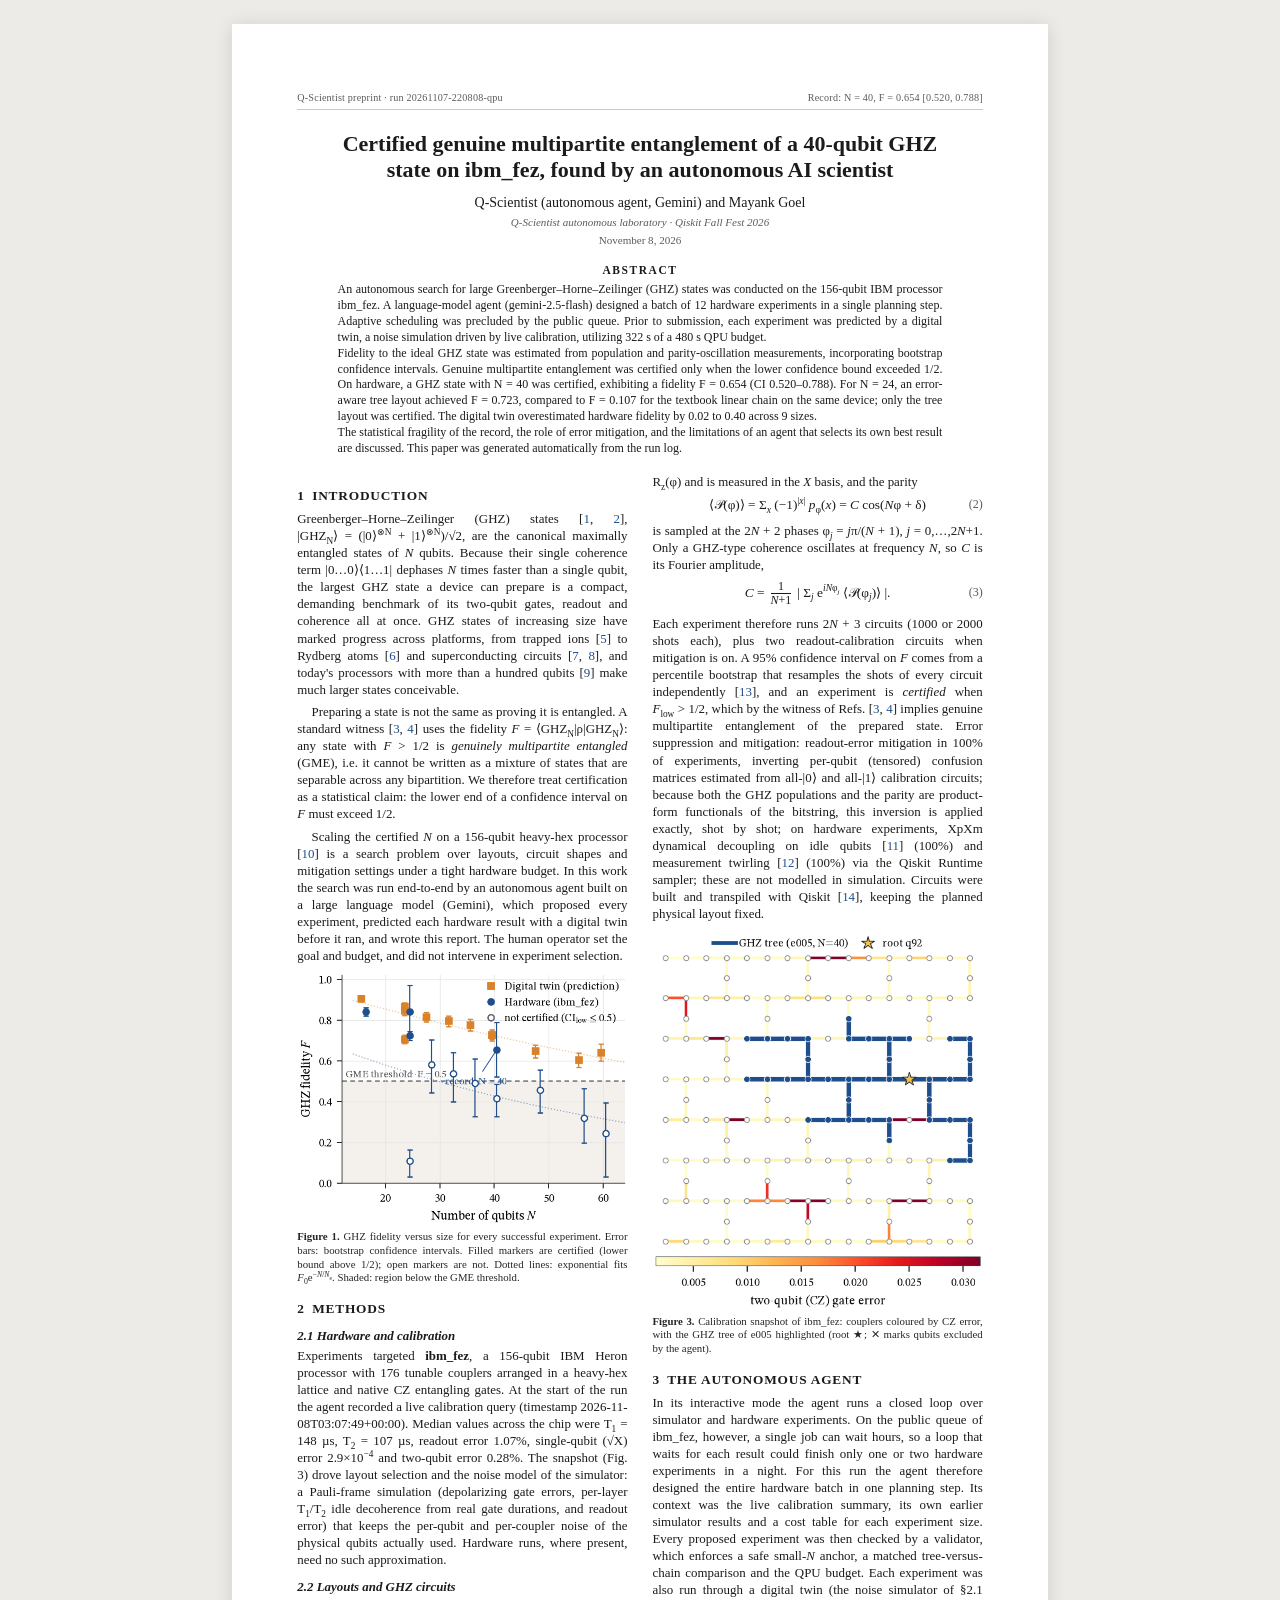
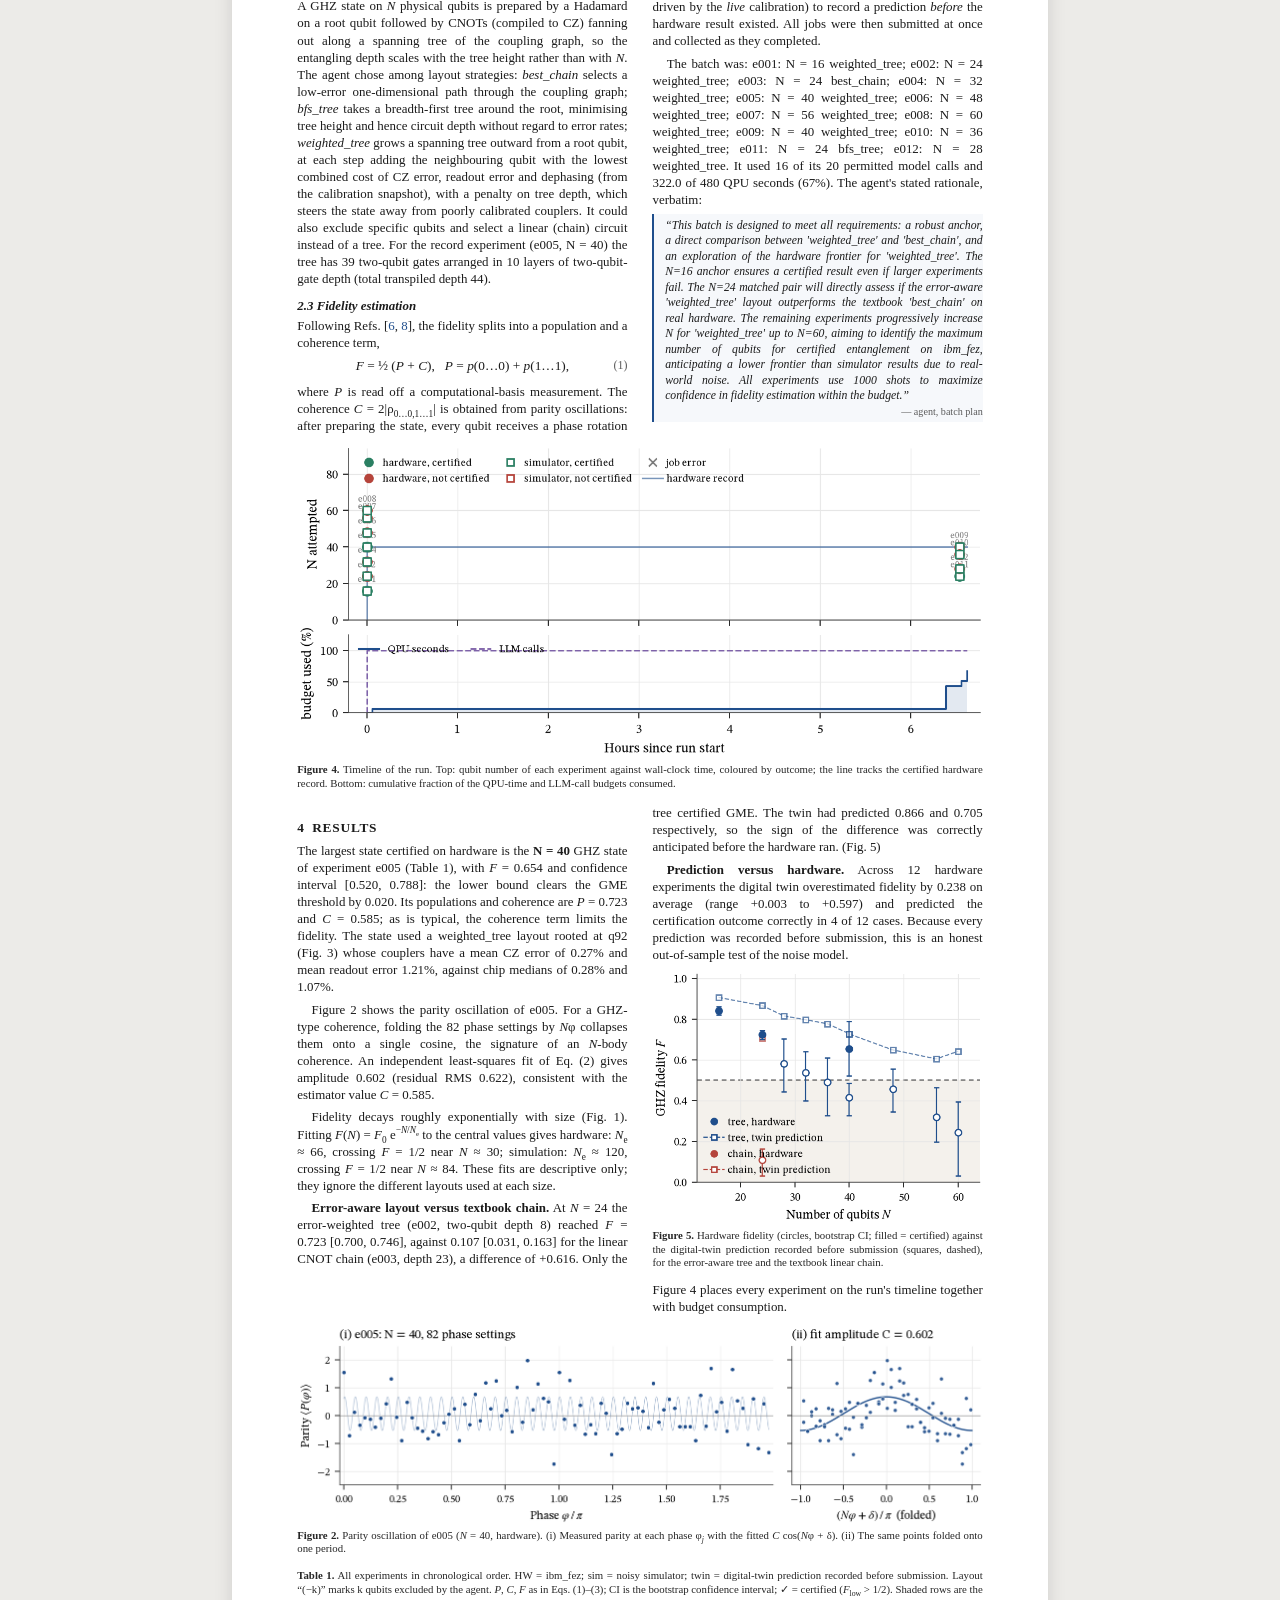
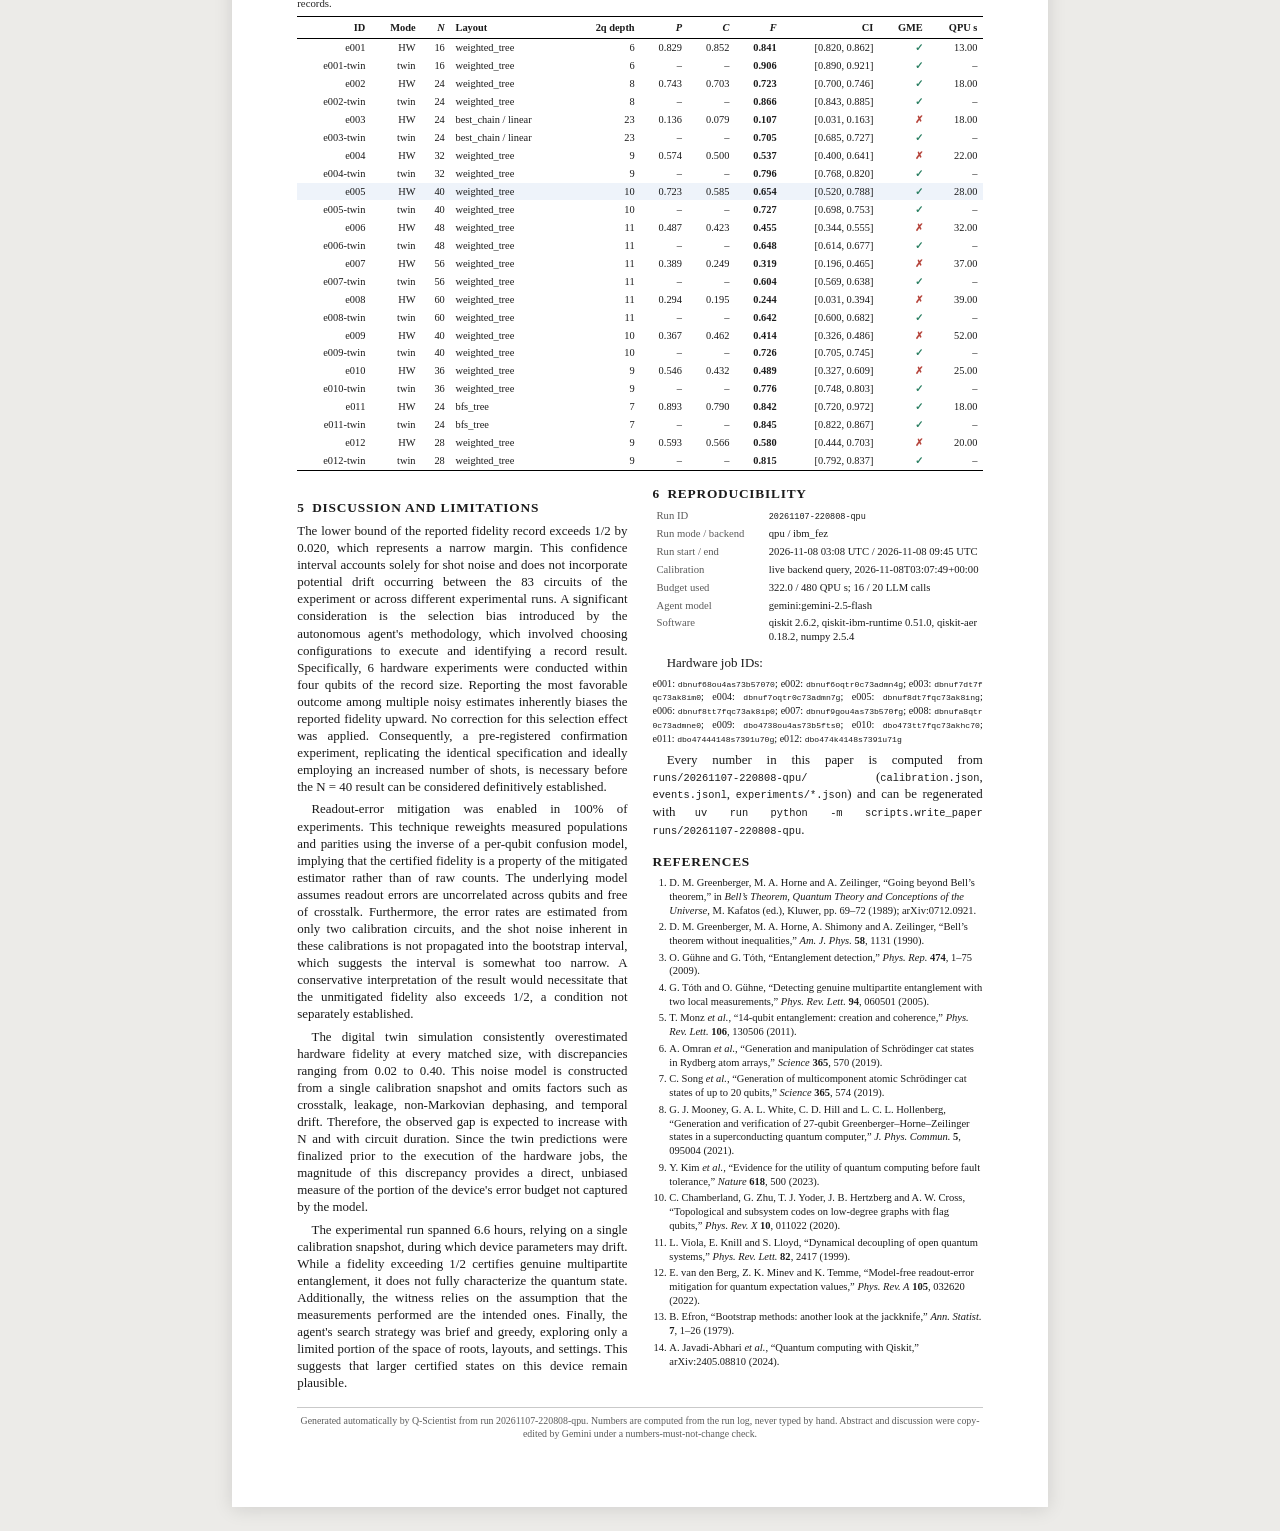
==== commit dcb723b0: "Hardware results update: 12 experiments returned from ibm_fez" ====
--- a/runs/20261107-220808-qpu/paper/paper.html
+++ b/runs/20261107-220808-qpu/paper/paper.html
@@ -72,9 +72,9 @@
 <div class="authors">Q-Scientist (autonomous agent, Gemini) and Mayank Goel</div>
 <div class="affil">Q-Scientist autonomous laboratory · Qiskit Fall Fest 2026</div>
 <div class="date">November 8, 2026</div>
-<div class="abstract"><h2>Abstract</h2><p>An autonomous search for large Greenberger–Horne–Zeilinger (GHZ) states was conducted on the 156-qubit IBM processor ibm_fez. A language-model agent (gemini-2.5-flash) designed a batch of 12 hardware experiments in a single planning step; 10 experiments had completed at the time of this report, with adaptive scheduling precluded by the public queue. Prior to submission, each experiment was predicted by a digital twin, a noise simulation driven by live calibration, utilizing 245 s of a 480 s QPU budget.</p>
-<p>Fidelity to the ideal GHZ state was estimated from population and parity-oscillation measurements, with bootstrap confidence intervals. Genuine multipartite entanglement was certified only when the lower confidence bound exceeded 1/2. On hardware, a GHZ state with N = 40 was certified, exhibiting a fidelity F = 0.654 (CI 0.520–0.788). For N = 24, an error-aware tree layout achieved F = 0.723, compared to 0.107 for a textbook linear chain on the same device; only the tree layout was certified. The digital twin overestimated hardware fidelity by 0.02 to 0.40 across 8 sizes, indicating unmodeled noise sources.</p>
-<p>The statistical fragility of the record, the role of error mitigation, and the limitations of an agent selecting its own best result are discussed. This paper was generated automatically from the run log.</p></div>
+<div class="abstract"><h2>Abstract</h2><p>An autonomous search for large Greenberger–Horne–Zeilinger (GHZ) states was conducted on the 156-qubit IBM processor ibm_fez. A language-model agent (gemini-2.5-flash) designed a batch of 12 hardware experiments in a single planning step. Adaptive scheduling was precluded by the public queue. Prior to submission, each experiment was predicted by a digital twin, a noise simulation driven by live calibration, utilizing 322 s of a 480 s QPU budget.</p>
+<p>Fidelity to the ideal GHZ state was estimated from population and parity-oscillation measurements, incorporating bootstrap confidence intervals. Genuine multipartite entanglement was certified only when the lower confidence bound exceeded 1/2. On hardware, a GHZ state with N = 40 was certified, exhibiting a fidelity F = 0.654 (CI 0.520–0.788). For N = 24, an error-aware tree layout achieved F = 0.723, compared to F = 0.107 for the textbook linear chain on the same device; only the tree layout was certified. The digital twin overestimated hardware fidelity by 0.02 to 0.40 across 9 sizes.</p>
+<p>The statistical fragility of the record, the role of error mitigation, and the limitations of an agent that selects its own best result are discussed. This paper was generated automatically from the run log.</p></div>
 <div class="cols">
 <h2>1&ensp;Introduction</h2>
 
@@ -148,16 +148,16 @@
 anchor, a matched tree-versus-chain comparison and the QPU budget. Each experiment was also run through a digital
 twin (the noise simulator of §2.1 driven by the <em>live</em> calibration) to record a prediction <em>before</em> the
 hardware result existed. All jobs were then submitted at once and collected as they completed.</p>
-<p>The batch was: e001: N = 16 weighted_tree; e002: N = 24 weighted_tree; e003: N = 24 best_chain; e004: N = 32 weighted_tree; e005: N = 40 weighted_tree; e006: N = 48 weighted_tree; e007: N = 56 weighted_tree; e008: N = 60 weighted_tree; e009: N = 40 weighted_tree; e010: N = 36 weighted_tree; e011: N = 24 bfs_tree; e012: N = 28 weighted_tree. It used 12 of its 16 permitted model calls and 245.0 of 480 QPU seconds (51%). The agent's stated rationale, verbatim:</p>
+<p>The batch was: e001: N = 16 weighted_tree; e002: N = 24 weighted_tree; e003: N = 24 best_chain; e004: N = 32 weighted_tree; e005: N = 40 weighted_tree; e006: N = 48 weighted_tree; e007: N = 56 weighted_tree; e008: N = 60 weighted_tree; e009: N = 40 weighted_tree; e010: N = 36 weighted_tree; e011: N = 24 bfs_tree; e012: N = 28 weighted_tree. It used 16 of its 20 permitted model calls and 322.0 of 480 QPU seconds (67%). The agent's stated rationale, verbatim:</p>
 <blockquote><p>“This batch is designed to meet all requirements: a robust anchor, a direct comparison between 'weighted_tree' and 'best_chain', and an exploration of the hardware frontier for 'weighted_tree'. The N=16 anchor ensures a certified result even if larger experiments fail. The N=24 matched pair will directly assess if the error-aware 'weighted_tree' layout outperforms the textbook 'best_chain' on real hardware. The remaining experiments progressively increase N for 'weighted_tree' up to N=60, aiming to identify the maximum number of qubits for certified entanglement on ibm_fez, anticipating a lower frontier than simulator results due to real-world noise. All experiments use 1000 shots to maximize confidence in fidelity estimation within the budget.”</p><footer>— agent, batch plan</footer></blockquote>
 
 <figure class="wide"><img src="fig_timeline.png" alt="Figure 4"><figcaption><b>Figure 4.</b> Timeline of the run. Top: qubit number of each experiment against wall-clock time, coloured by outcome; the line tracks the certified hardware record. Bottom: cumulative fraction of the QPU-time and LLM-call budgets consumed.</figcaption></figure>
 <h2>4&ensp;Results</h2>
 <p>The largest state certified on hardware is the <b>N = 40</b> GHZ state of experiment e005 (Table 1), with <i>F</i> = 0.654 and confidence interval [0.520, 0.788]: the lower bound clears the GME threshold by 0.020. Its populations and coherence are <i>P</i> = 0.723 and <i>C</i> = 0.585; as is typical, the coherence term limits the fidelity. The state used a weighted_tree layout rooted at q92 (Fig. 3) whose couplers have a mean CZ error of 0.27% and mean readout error 1.21%, against chip medians of 0.28% and 1.07%.</p>
 <p>Figure 2 shows the parity oscillation of e005. For a GHZ-type coherence, folding the 82 phase settings by <i>N</i>φ collapses them onto a single cosine, the signature of an <i>N</i>-body coherence. An independent least-squares fit of Eq. (2) gives amplitude 0.602 (residual RMS 0.622), consistent with the estimator value <i>C</i> = 0.585.</p>
-<p>Fidelity decays roughly exponentially with size (Fig. 1). Fitting <i>F</i>(<i>N</i>) = <i>F</i><sub>0</sub> e<sup>−<i>N</i>/<i>N</i><sub>e</sub></sup> to the central values gives hardware: <i>N</i><sub>e</sub> ≈ 66, crossing <i>F</i> = 1/2 near <i>N</i> ≈ 29; simulation: <i>N</i><sub>e</sub> ≈ 120, crossing <i>F</i> = 1/2 near <i>N</i> ≈ 84. These fits are descriptive only; they ignore the different layouts used at each size.</p>
+<p>Fidelity decays roughly exponentially with size (Fig. 1). Fitting <i>F</i>(<i>N</i>) = <i>F</i><sub>0</sub> e<sup>−<i>N</i>/<i>N</i><sub>e</sub></sup> to the central values gives hardware: <i>N</i><sub>e</sub> ≈ 66, crossing <i>F</i> = 1/2 near <i>N</i> ≈ 30; simulation: <i>N</i><sub>e</sub> ≈ 120, crossing <i>F</i> = 1/2 near <i>N</i> ≈ 84. These fits are descriptive only; they ignore the different layouts used at each size.</p>
 <p><b>Error-aware layout versus textbook chain.</b> At <i>N</i> = 24 the error-weighted tree (e002, two-qubit depth 8) reached <i>F</i> = 0.723 [0.700, 0.746], against 0.107 [0.031, 0.163] for the linear CNOT chain (e003, depth 23), a difference of +0.616. Only the tree certified GME. The twin had predicted 0.866 and 0.705 respectively, so the sign of the difference was correctly anticipated before the hardware ran. (Fig. 5)</p>
-<p><b>Prediction versus hardware.</b> Across 10 hardware experiments the digital twin overestimated fidelity by 0.225 on average (range +0.003 to +0.597) and predicted the certification outcome correctly in 4 of 10 cases. Because every prediction was recorded before submission, this is an honest out-of-sample test of the noise model.</p>
+<p><b>Prediction versus hardware.</b> Across 12 hardware experiments the digital twin overestimated fidelity by 0.238 on average (range +0.003 to +0.597) and predicted the certification outcome correctly in 4 of 12 cases. Because every prediction was recorded before submission, this is an honest out-of-sample test of the noise model.</p>
 <figure class="col"><img src="fig_twin_layout.png" alt="Figure 5"><figcaption><b>Figure 5.</b> Hardware fidelity (circles, bootstrap CI; filled = certified) against the digital-twin prediction recorded before submission (squares, dashed), for the error-aware tree and the textbook linear chain.</figcaption></figure>
 <p>Figure 4 places every experiment on the run's timeline together with budget consumption.</p>
 <figure class="wide"><img src="fig_parity.png" alt="Figure 2"><figcaption><b>Figure 2.</b> Parity oscillation of e005 (<i>N</i> = 40, hardware). (i) Measured parity at each phase φ<sub><i>j</i></sub> with the fitted <i>C</i> cos(<i>N</i>φ + δ). (ii) The same points folded onto one period.</figcaption></figure>
@@ -168,27 +168,27 @@
 bootstrap confidence interval; ✓ = certified (<i>F</i><sub>low</sub> &gt; 1/2). Shaded rows are the records.</figcaption>
 <table>
 <thead><tr><th>ID</th><th>Mode</th><th><i>N</i></th><th class="l">Layout</th><th>2q depth</th><th><i>P</i></th><th><i>C</i></th><th><i>F</i></th><th>CI</th><th>GME</th><th>QPU s</th></tr></thead>
-<tbody><tr><td>e001</td><td>HW</td><td>16</td><td class='l'>weighted_tree</td><td>6</td><td>0.829</td><td>0.852</td><td><b>0.841</b></td><td>[0.820, 0.862]</td><td><span class="ok">✓</span></td><td>13.00</td></tr><tr><td>e001-twin</td><td>twin</td><td>16</td><td class='l'>weighted_tree</td><td>6</td><td>–</td><td>–</td><td><b>0.906</b></td><td>[0.890, 0.921]</td><td><span class="ok">✓</span></td><td>–</td></tr><tr><td>e002</td><td>HW</td><td>24</td><td class='l'>weighted_tree</td><td>8</td><td>0.743</td><td>0.703</td><td><b>0.723</b></td><td>[0.700, 0.746]</td><td><span class="ok">✓</span></td><td>18.00</td></tr><tr><td>e002-twin</td><td>twin</td><td>24</td><td class='l'>weighted_tree</td><td>8</td><td>–</td><td>–</td><td><b>0.866</b></td><td>[0.843, 0.885]</td><td><span class="ok">✓</span></td><td>–</td></tr><tr><td>e003</td><td>HW</td><td>24</td><td class='l'>best_chain / linear</td><td>23</td><td>0.136</td><td>0.079</td><td><b>0.107</b></td><td>[0.031, 0.163]</td><td><span class="no">✗</span></td><td>18.00</td></tr><tr><td>e003-twin</td><td>twin</td><td>24</td><td class='l'>best_chain / linear</td><td>23</td><td>–</td><td>–</td><td><b>0.705</b></td><td>[0.685, 0.727]</td><td><span class="ok">✓</span></td><td>–</td></tr><tr><td>e004</td><td>HW</td><td>32</td><td class='l'>weighted_tree</td><td>9</td><td>0.574</td><td>0.500</td><td><b>0.537</b></td><td>[0.400, 0.641]</td><td><span class="no">✗</span></td><td>22.00</td></tr><tr><td>e004-twin</td><td>twin</td><td>32</td><td class='l'>weighted_tree</td><td>9</td><td>–</td><td>–</td><td><b>0.796</b></td><td>[0.768, 0.820]</td><td><span class="ok">✓</span></td><td>–</td></tr><tr class="rec"><td>e005</td><td>HW</td><td>40</td><td class='l'>weighted_tree</td><td>10</td><td>0.723</td><td>0.585</td><td><b>0.654</b></td><td>[0.520, 0.788]</td><td><span class="ok">✓</span></td><td>28.00</td></tr><tr><td>e005-twin</td><td>twin</td><td>40</td><td class='l'>weighted_tree</td><td>10</td><td>–</td><td>–</td><td><b>0.727</b></td><td>[0.698, 0.753]</td><td><span class="ok">✓</span></td><td>–</td></tr><tr><td>e006</td><td>HW</td><td>48</td><td class='l'>weighted_tree</td><td>11</td><td>0.487</td><td>0.423</td><td><b>0.455</b></td><td>[0.344, 0.555]</td><td><span class="no">✗</span></td><td>32.00</td></tr><tr><td>e006-twin</td><td>twin</td><td>48</td><td class='l'>weighted_tree</td><td>11</td><td>–</td><td>–</td><td><b>0.648</b></td><td>[0.614, 0.677]</td><td><span class="ok">✓</span></td><td>–</td></tr><tr><td>e007</td><td>HW</td><td>56</td><td class='l'>weighted_tree</td><td>11</td><td>0.389</td><td>0.249</td><td><b>0.319</b></td><td>[0.196, 0.465]</td><td><span class="no">✗</span></td><td>37.00</td></tr><tr><td>e007-twin</td><td>twin</td><td>56</td><td class='l'>weighted_tree</td><td>11</td><td>–</td><td>–</td><td><b>0.604</b></td><td>[0.569, 0.638]</td><td><span class="ok">✓</span></td><td>–</td></tr><tr><td>e008</td><td>HW</td><td>60</td><td class='l'>weighted_tree</td><td>11</td><td>0.294</td><td>0.195</td><td><b>0.244</b></td><td>[0.031, 0.394]</td><td><span class="no">✗</span></td><td>39.00</td></tr><tr><td>e008-twin</td><td>twin</td><td>60</td><td class='l'>weighted_tree</td><td>11</td><td>–</td><td>–</td><td><b>0.642</b></td><td>[0.600, 0.682]</td><td><span class="ok">✓</span></td><td>–</td></tr><tr><td>e009-twin</td><td>twin</td><td>40</td><td class='l'>weighted_tree</td><td>10</td><td>–</td><td>–</td><td><b>0.726</b></td><td>[0.705, 0.745]</td><td><span class="ok">✓</span></td><td>–</td></tr><tr><td>e010-twin</td><td>twin</td><td>36</td><td class='l'>weighted_tree</td><td>9</td><td>–</td><td>–</td><td><b>0.776</b></td><td>[0.748, 0.803]</td><td><span class="ok">✓</span></td><td>–</td></tr><tr><td>e011</td><td>HW</td><td>24</td><td class='l'>bfs_tree</td><td>7</td><td>0.893</td><td>0.790</td><td><b>0.842</b></td><td>[0.720, 0.972]</td><td><span class="ok">✓</span></td><td>18.00</td></tr><tr><td>e011-twin</td><td>twin</td><td>24</td><td class='l'>bfs_tree</td><td>7</td><td>–</td><td>–</td><td><b>0.845</b></td><td>[0.822, 0.867]</td><td><span class="ok">✓</span></td><td>–</td></tr><tr><td>e012</td><td>HW</td><td>28</td><td class='l'>weighted_tree</td><td>9</td><td>0.593</td><td>0.566</td><td><b>0.580</b></td><td>[0.444, 0.703]</td><td><span class="no">✗</span></td><td>20.00</td></tr><tr><td>e012-twin</td><td>twin</td><td>28</td><td class='l'>weighted_tree</td><td>9</td><td>–</td><td>–</td><td><b>0.815</b></td><td>[0.792, 0.837]</td><td><span class="ok">✓</span></td><td>–</td></tr></tbody>
+<tbody><tr><td>e001</td><td>HW</td><td>16</td><td class='l'>weighted_tree</td><td>6</td><td>0.829</td><td>0.852</td><td><b>0.841</b></td><td>[0.820, 0.862]</td><td><span class="ok">✓</span></td><td>13.00</td></tr><tr><td>e001-twin</td><td>twin</td><td>16</td><td class='l'>weighted_tree</td><td>6</td><td>–</td><td>–</td><td><b>0.906</b></td><td>[0.890, 0.921]</td><td><span class="ok">✓</span></td><td>–</td></tr><tr><td>e002</td><td>HW</td><td>24</td><td class='l'>weighted_tree</td><td>8</td><td>0.743</td><td>0.703</td><td><b>0.723</b></td><td>[0.700, 0.746]</td><td><span class="ok">✓</span></td><td>18.00</td></tr><tr><td>e002-twin</td><td>twin</td><td>24</td><td class='l'>weighted_tree</td><td>8</td><td>–</td><td>–</td><td><b>0.866</b></td><td>[0.843, 0.885]</td><td><span class="ok">✓</span></td><td>–</td></tr><tr><td>e003</td><td>HW</td><td>24</td><td class='l'>best_chain / linear</td><td>23</td><td>0.136</td><td>0.079</td><td><b>0.107</b></td><td>[0.031, 0.163]</td><td><span class="no">✗</span></td><td>18.00</td></tr><tr><td>e003-twin</td><td>twin</td><td>24</td><td class='l'>best_chain / linear</td><td>23</td><td>–</td><td>–</td><td><b>0.705</b></td><td>[0.685, 0.727]</td><td><span class="ok">✓</span></td><td>–</td></tr><tr><td>e004</td><td>HW</td><td>32</td><td class='l'>weighted_tree</td><td>9</td><td>0.574</td><td>0.500</td><td><b>0.537</b></td><td>[0.400, 0.641]</td><td><span class="no">✗</span></td><td>22.00</td></tr><tr><td>e004-twin</td><td>twin</td><td>32</td><td class='l'>weighted_tree</td><td>9</td><td>–</td><td>–</td><td><b>0.796</b></td><td>[0.768, 0.820]</td><td><span class="ok">✓</span></td><td>–</td></tr><tr class="rec"><td>e005</td><td>HW</td><td>40</td><td class='l'>weighted_tree</td><td>10</td><td>0.723</td><td>0.585</td><td><b>0.654</b></td><td>[0.520, 0.788]</td><td><span class="ok">✓</span></td><td>28.00</td></tr><tr><td>e005-twin</td><td>twin</td><td>40</td><td class='l'>weighted_tree</td><td>10</td><td>–</td><td>–</td><td><b>0.727</b></td><td>[0.698, 0.753]</td><td><span class="ok">✓</span></td><td>–</td></tr><tr><td>e006</td><td>HW</td><td>48</td><td class='l'>weighted_tree</td><td>11</td><td>0.487</td><td>0.423</td><td><b>0.455</b></td><td>[0.344, 0.555]</td><td><span class="no">✗</span></td><td>32.00</td></tr><tr><td>e006-twin</td><td>twin</td><td>48</td><td class='l'>weighted_tree</td><td>11</td><td>–</td><td>–</td><td><b>0.648</b></td><td>[0.614, 0.677]</td><td><span class="ok">✓</span></td><td>–</td></tr><tr><td>e007</td><td>HW</td><td>56</td><td class='l'>weighted_tree</td><td>11</td><td>0.389</td><td>0.249</td><td><b>0.319</b></td><td>[0.196, 0.465]</td><td><span class="no">✗</span></td><td>37.00</td></tr><tr><td>e007-twin</td><td>twin</td><td>56</td><td class='l'>weighted_tree</td><td>11</td><td>–</td><td>–</td><td><b>0.604</b></td><td>[0.569, 0.638]</td><td><span class="ok">✓</span></td><td>–</td></tr><tr><td>e008</td><td>HW</td><td>60</td><td class='l'>weighted_tree</td><td>11</td><td>0.294</td><td>0.195</td><td><b>0.244</b></td><td>[0.031, 0.394]</td><td><span class="no">✗</span></td><td>39.00</td></tr><tr><td>e008-twin</td><td>twin</td><td>60</td><td class='l'>weighted_tree</td><td>11</td><td>–</td><td>–</td><td><b>0.642</b></td><td>[0.600, 0.682]</td><td><span class="ok">✓</span></td><td>–</td></tr><tr><td>e009</td><td>HW</td><td>40</td><td class='l'>weighted_tree</td><td>10</td><td>0.367</td><td>0.462</td><td><b>0.414</b></td><td>[0.326, 0.486]</td><td><span class="no">✗</span></td><td>52.00</td></tr><tr><td>e009-twin</td><td>twin</td><td>40</td><td class='l'>weighted_tree</td><td>10</td><td>–</td><td>–</td><td><b>0.726</b></td><td>[0.705, 0.745]</td><td><span class="ok">✓</span></td><td>–</td></tr><tr><td>e010</td><td>HW</td><td>36</td><td class='l'>weighted_tree</td><td>9</td><td>0.546</td><td>0.432</td><td><b>0.489</b></td><td>[0.327, 0.609]</td><td><span class="no">✗</span></td><td>25.00</td></tr><tr><td>e010-twin</td><td>twin</td><td>36</td><td class='l'>weighted_tree</td><td>9</td><td>–</td><td>–</td><td><b>0.776</b></td><td>[0.748, 0.803]</td><td><span class="ok">✓</span></td><td>–</td></tr><tr><td>e011</td><td>HW</td><td>24</td><td class='l'>bfs_tree</td><td>7</td><td>0.893</td><td>0.790</td><td><b>0.842</b></td><td>[0.720, 0.972]</td><td><span class="ok">✓</span></td><td>18.00</td></tr><tr><td>e011-twin</td><td>twin</td><td>24</td><td class='l'>bfs_tree</td><td>7</td><td>–</td><td>–</td><td><b>0.845</b></td><td>[0.822, 0.867]</td><td><span class="ok">✓</span></td><td>–</td></tr><tr><td>e012</td><td>HW</td><td>28</td><td class='l'>weighted_tree</td><td>9</td><td>0.593</td><td>0.566</td><td><b>0.580</b></td><td>[0.444, 0.703]</td><td><span class="no">✗</span></td><td>20.00</td></tr><tr><td>e012-twin</td><td>twin</td><td>28</td><td class='l'>weighted_tree</td><td>9</td><td>–</td><td>–</td><td><b>0.815</b></td><td>[0.792, 0.837]</td><td><span class="ok">✓</span></td><td>–</td></tr></tbody>
 </table>
 </figure>
 <h2>5&ensp;Discussion and limitations</h2>
-<p>Statistical caveats. The statistical lower bound for the reported fidelity exceeds 1/2 by 0.020. This confidence interval accounts solely for shot noise and does not incorporate potential drift occurring between the 83 circuits executed within the experiment or across different experimental runs. A further consideration is the influence of the autonomous agent's selection process, which determined both the configurations to execute and the specific result designated as a record. Four hardware experiments were conducted within four qubits of the reported record size. Reporting the most favorable outcome from multiple noisy estimates inherently introduces an upward bias. No correction for this selection effect was applied. Consequently, a pre-registered confirmation experiment, utilizing the identical specification and ideally an increased number of shots, is necessary before the fidelity at N = 40 can be considered definitively established.</p>
-<p>Error mitigation. Readout-error mitigation was applied in 100% of experiments. This method reweights measured populations and parities using the inverse of a per-qubit confusion model, implying that the certified fidelity is a property of the mitigated estimator rather than of raw counts. The underlying model assumes readout errors are uncorrelated across qubits and free of crosstalk. Furthermore, the error rates are estimated from only two calibration circuits, and their associated shot noise is not propagated into the bootstrap interval, which suggests the interval may be somewhat too narrow. A conservative interpretation of the result would require the unmitigated fidelity to also exceed 1/2, a condition not separately established.</p>
-<p>Simulation versus hardware. The digital twin consistently overestimated hardware fidelity across all matched sizes, with discrepancies ranging from 0.02 to 0.40. The noise model is derived from a single calibration snapshot and omits several physical effects, including crosstalk, leakage, non-Markovian dephasing, and temporal drift. Therefore, the observed gap is expected to increase with N and with circuit duration. Since the twin predictions were finalized prior to the execution of hardware jobs, the magnitude of this discrepancy provides a direct, unbiased measure of the portion of the device's error budget not captured by the model.</p>
-<p>Scope and other limitations. The experimental run spanned 6.4 hours, during which device parameters, based on a single calibration snapshot, may have drifted. A fidelity exceeding 1/2 certifies genuine multipartite entanglement but does not provide a complete characterization of the quantum state. Additionally, the witness relies on the assumption that the measurements performed correspond to the intended ones. Finally, the agent's search strategy was short and greedy, exploring only a limited portion of the space of roots, layouts, and experimental settings. This suggests that larger certified entangled states on this device may be plausible.</p>
+<p>The lower bound of the reported fidelity record exceeds 1/2 by 0.020, which represents a narrow margin. This confidence interval accounts solely for shot noise and does not incorporate potential drift occurring between the 83 circuits of the experiment or across different experimental runs. A significant consideration is the selection bias introduced by the autonomous agent's methodology, which involved choosing configurations to execute and identifying a record result. Specifically, 6 hardware experiments were conducted within four qubits of the record size. Reporting the most favorable outcome among multiple noisy estimates inherently biases the reported fidelity upward. No correction for this selection effect was applied. Consequently, a pre-registered confirmation experiment, replicating the identical specification and ideally employing an increased number of shots, is necessary before the N = 40 result can be considered definitively established.</p>
+<p>Readout-error mitigation was enabled in 100% of experiments. This technique reweights measured populations and parities using the inverse of a per-qubit confusion model, implying that the certified fidelity is a property of the mitigated estimator rather than of raw counts. The underlying model assumes readout errors are uncorrelated across qubits and free of crosstalk. Furthermore, the error rates are estimated from only two calibration circuits, and the shot noise inherent in these calibrations is not propagated into the bootstrap interval, which suggests the interval is somewhat too narrow. A conservative interpretation of the result would necessitate that the unmitigated fidelity also exceeds 1/2, a condition not separately established.</p>
+<p>The digital twin simulation consistently overestimated hardware fidelity at every matched size, with discrepancies ranging from 0.02 to 0.40. This noise model is constructed from a single calibration snapshot and omits factors such as crosstalk, leakage, non-Markovian dephasing, and temporal drift. Therefore, the observed gap is expected to increase with N and with circuit duration. Since the twin predictions were finalized prior to the execution of the hardware jobs, the magnitude of this discrepancy provides a direct, unbiased measure of the portion of the device's error budget not captured by the model.</p>
+<p>The experimental run spanned 6.6 hours, relying on a single calibration snapshot, during which device parameters may drift. While a fidelity exceeding 1/2 certifies genuine multipartite entanglement, it does not fully characterize the quantum state. Additionally, the witness relies on the assumption that the measurements performed are the intended ones. Finally, the agent's search strategy was brief and greedy, exploring only a limited portion of the space of roots, layouts, and settings. This suggests that larger certified states on this device remain plausible.</p>
 <h2>6&ensp;Reproducibility</h2>
 
 <table class="kv">
 <tr><td>Run ID</td><td><code>20261107-220808-qpu</code></td></tr>
 <tr><td>Run mode / backend</td><td>qpu / ibm_fez</td></tr>
-<tr><td>Run start / end</td><td>2026-11-08 03:08 UTC / 2026-11-08 09:31 UTC</td></tr>
+<tr><td>Run start / end</td><td>2026-11-08 03:08 UTC / 2026-11-08 09:45 UTC</td></tr>
 <tr><td>Calibration</td><td>live backend query, 2026-11-08T03:07:49+00:00</td></tr>
-<tr><td>Budget used</td><td>245.0 / 480 QPU s; 12 / 16 LLM calls</td></tr>
+<tr><td>Budget used</td><td>322.0 / 480 QPU s; 16 / 20 LLM calls</td></tr>
 <tr><td>Agent model</td><td>gemini:gemini-2.5-flash</td></tr>
 <tr><td>Software</td><td>qiskit 2.6.2, qiskit-ibm-runtime 0.51.0, qiskit-aer 0.18.2, numpy 2.5.4</td></tr>
 </table>
 <p>Hardware job IDs:</p>
-<p class='jobs'>e001: <code>dbnuf68ou4as73b57070</code>; e002: <code>dbnuf6oqtr0c73admn4g</code>; e003: <code>dbnuf7dt7fqc73ak8im0</code>; e004: <code>dbnuf7oqtr0c73admn7g</code>; e005: <code>dbnuf8dt7fqc73ak8ing</code>; e006: <code>dbnuf8tt7fqc73ak8ip0</code>; e007: <code>dbnuf9gou4as73b570fg</code>; e008: <code>dbnufa8qtr0c73admne0</code>; e011: <code>dbo47444148s7391u70g</code>; e012: <code>dbo474k4148s7391u71g</code></p>
+<p class='jobs'>e001: <code>dbnuf68ou4as73b57070</code>; e002: <code>dbnuf6oqtr0c73admn4g</code>; e003: <code>dbnuf7dt7fqc73ak8im0</code>; e004: <code>dbnuf7oqtr0c73admn7g</code>; e005: <code>dbnuf8dt7fqc73ak8ing</code>; e006: <code>dbnuf8tt7fqc73ak8ip0</code>; e007: <code>dbnuf9gou4as73b570fg</code>; e008: <code>dbnufa8qtr0c73admne0</code>; e009: <code>dbo4738ou4as73b5fts0</code>; e010: <code>dbo473tt7fqc73akhc70</code>; e011: <code>dbo47444148s7391u70g</code>; e012: <code>dbo474k4148s7391u71g</code></p>
 <p>Every number in this paper is computed from <code>runs/20261107-220808-qpu/</code> (<code>calibration.json</code>,
 <code>events.jsonl</code>, <code>experiments/*.json</code>) and can be regenerated with
 <code>uv run python -m scripts.write_paper runs/20261107-220808-qpu</code>.</p>
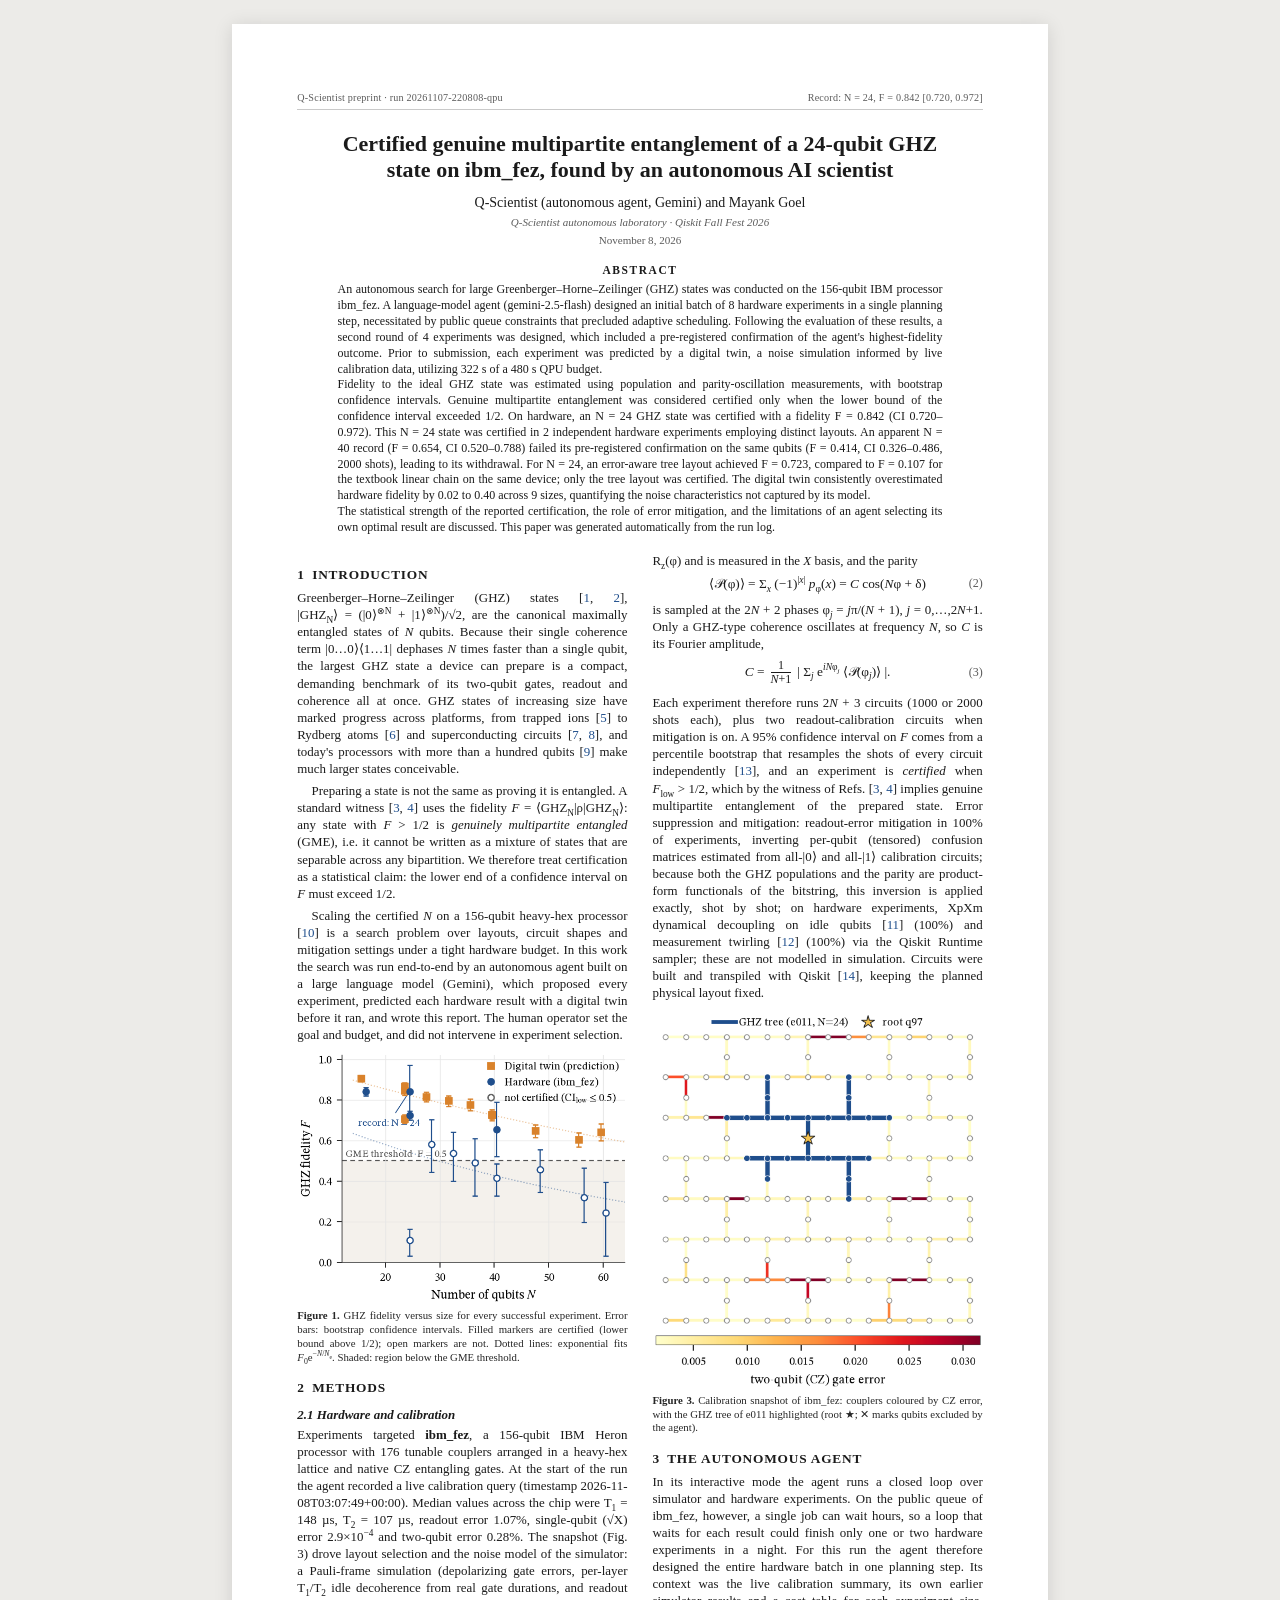
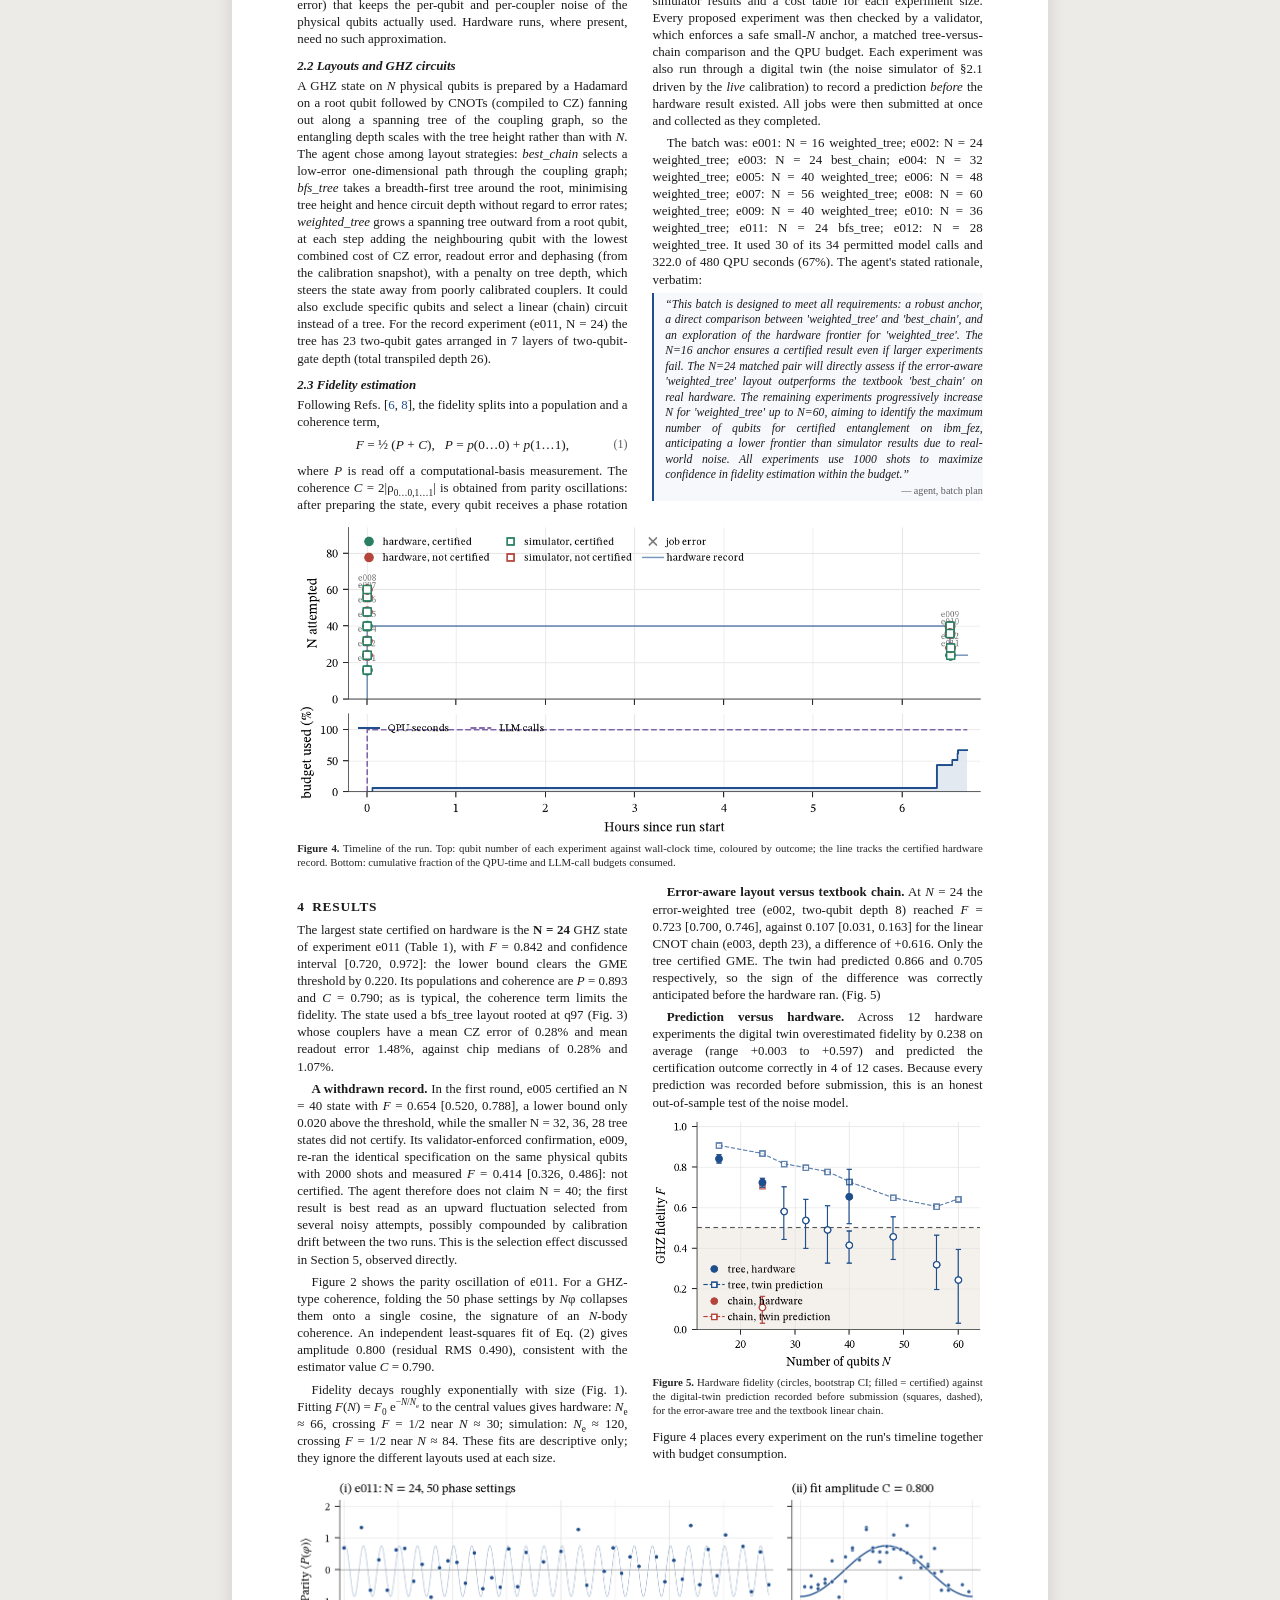
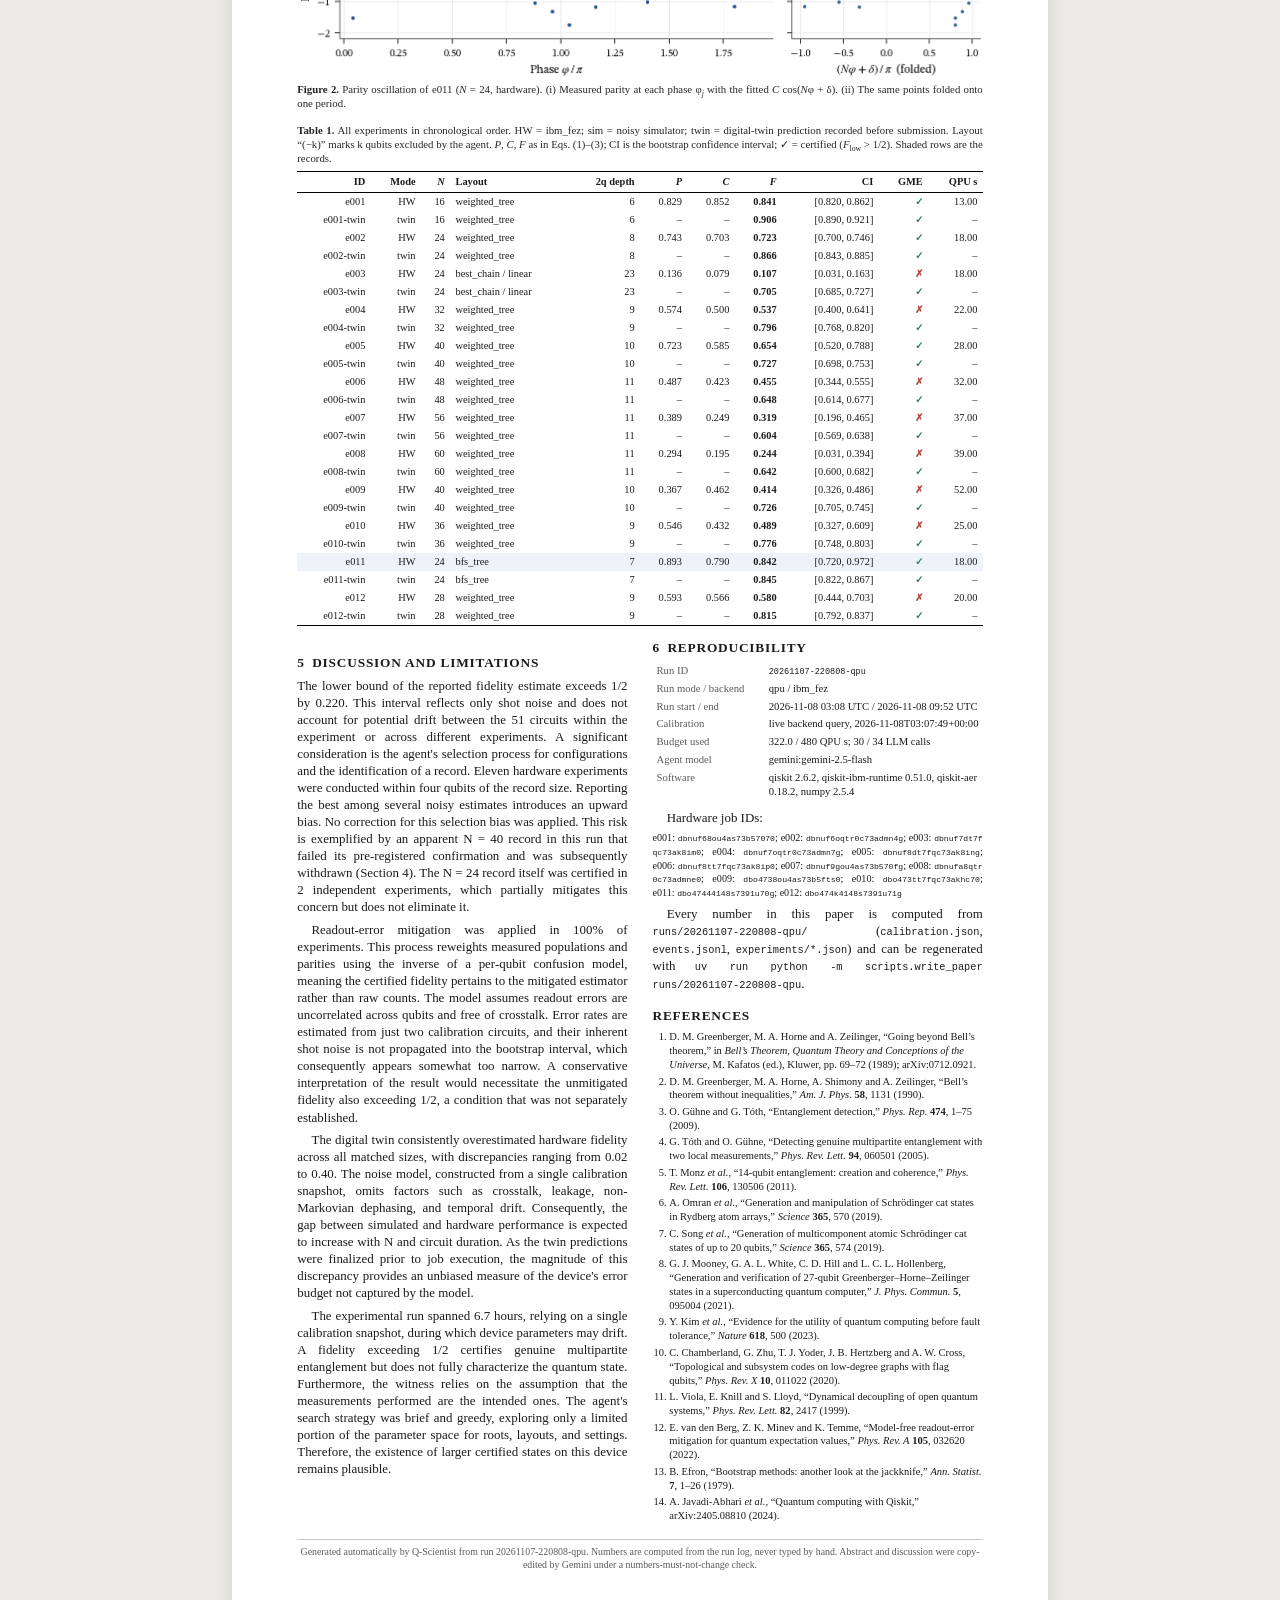
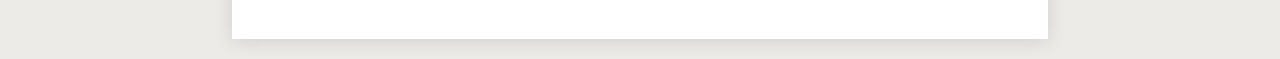
==== commit 303a2462: "Confirmation rule: a record whose pre-registered re-run fails is withdrawn (paper, site, collector);" ====
--- a/runs/20261107-220808-qpu/paper/paper.html
+++ b/runs/20261107-220808-qpu/paper/paper.html
@@ -1,7 +1,7 @@
 <!doctype html>
 <html lang="en"><head><meta charset="utf-8">
 <meta name="viewport" content="width=device-width, initial-scale=1">
-<title>Certified genuine multipartite entanglement of a 40-qubit GHZ state on ibm_fez, found by an autonomous AI scientist</title>
+<title>Certified genuine multipartite entanglement of a 24-qubit GHZ state on ibm_fez, found by an autonomous AI scientist</title>
 <style>
 @page { size: Letter; margin: 0.7in 0.68in 0.75in 0.68in;
   @bottom-center { content: counter(page); font: 8pt 'STIX Two Text', 'Times New Roman', serif; color: #555; } }
@@ -67,14 +67,14 @@
   font-size: 7.4pt; color: var(--dim); text-align: center; }
 </style></head>
 <body>
-<div class="preprint"><span>Q-Scientist preprint · run 20261107-220808-qpu</span><span>Record: N = 40, F = 0.654 [0.520, 0.788]</span></div>
-<h1>Certified genuine multipartite entanglement of a 40-qubit GHZ state on ibm_fez, found by an autonomous AI scientist</h1>
+<div class="preprint"><span>Q-Scientist preprint · run 20261107-220808-qpu</span><span>Record: N = 24, F = 0.842 [0.720, 0.972]</span></div>
+<h1>Certified genuine multipartite entanglement of a 24-qubit GHZ state on ibm_fez, found by an autonomous AI scientist</h1>
 <div class="authors">Q-Scientist (autonomous agent, Gemini) and Mayank Goel</div>
 <div class="affil">Q-Scientist autonomous laboratory · Qiskit Fall Fest 2026</div>
 <div class="date">November 8, 2026</div>
-<div class="abstract"><h2>Abstract</h2><p>An autonomous search for large Greenberger–Horne–Zeilinger (GHZ) states was conducted on the 156-qubit IBM processor ibm_fez. A language-model agent (gemini-2.5-flash) designed a batch of 12 hardware experiments in a single planning step. Adaptive scheduling was precluded by the public queue. Prior to submission, each experiment was predicted by a digital twin, a noise simulation driven by live calibration, utilizing 322 s of a 480 s QPU budget.</p>
-<p>Fidelity to the ideal GHZ state was estimated from population and parity-oscillation measurements, incorporating bootstrap confidence intervals. Genuine multipartite entanglement was certified only when the lower confidence bound exceeded 1/2. On hardware, a GHZ state with N = 40 was certified, exhibiting a fidelity F = 0.654 (CI 0.520–0.788). For N = 24, an error-aware tree layout achieved F = 0.723, compared to F = 0.107 for the textbook linear chain on the same device; only the tree layout was certified. The digital twin overestimated hardware fidelity by 0.02 to 0.40 across 9 sizes.</p>
-<p>The statistical fragility of the record, the role of error mitigation, and the limitations of an agent that selects its own best result are discussed. This paper was generated automatically from the run log.</p></div>
+<div class="abstract"><h2>Abstract</h2><p>An autonomous search for large Greenberger–Horne–Zeilinger (GHZ) states was conducted on the 156-qubit IBM processor ibm_fez. A language-model agent (gemini-2.5-flash) designed an initial batch of 8 hardware experiments in a single planning step, necessitated by public queue constraints that precluded adaptive scheduling. Following the evaluation of these results, a second round of 4 experiments was designed, which included a pre-registered confirmation of the agent's highest-fidelity outcome. Prior to submission, each experiment was predicted by a digital twin, a noise simulation informed by live calibration data, utilizing 322 s of a 480 s QPU budget.</p>
+<p>Fidelity to the ideal GHZ state was estimated using population and parity-oscillation measurements, with bootstrap confidence intervals. Genuine multipartite entanglement was considered certified only when the lower bound of the confidence interval exceeded 1/2. On hardware, an N = 24 GHZ state was certified with a fidelity F = 0.842 (CI 0.720–0.972). This N = 24 state was certified in 2 independent hardware experiments employing distinct layouts. An apparent N = 40 record (F = 0.654, CI 0.520–0.788) failed its pre-registered confirmation on the same qubits (F = 0.414, CI 0.326–0.486, 2000 shots), leading to its withdrawal. For N = 24, an error-aware tree layout achieved F = 0.723, compared to F = 0.107 for the textbook linear chain on the same device; only the tree layout was certified. The digital twin consistently overestimated hardware fidelity by 0.02 to 0.40 across 9 sizes, quantifying the noise characteristics not captured by its model.</p>
+<p>The statistical strength of the reported certification, the role of error mitigation, and the limitations of an agent selecting its own optimal result are discussed. This paper was generated automatically from the run log.</p></div>
 <div class="cols">
 <h2>1&ensp;Introduction</h2>
 
@@ -117,7 +117,7 @@
 <p>A GHZ state on <i>N</i> physical qubits is prepared by a Hadamard on a root qubit followed by CNOTs
 (compiled to CZ) fanning out along a spanning tree of the coupling graph, so the entangling depth scales with
 the tree height rather than with <i>N</i>. The agent chose among layout strategies: <i>best_chain</i> selects a low-error one-dimensional path through the coupling graph; <i>bfs_tree</i> takes a breadth-first tree around the root, minimising tree height and hence circuit depth without regard to error rates; <i>weighted_tree</i> grows a spanning tree outward from a root qubit, at each step adding the neighbouring qubit with the lowest combined cost of CZ error, readout error and dephasing (from the calibration snapshot), with a penalty on tree depth, which steers the state away from poorly calibrated couplers.
-It could also exclude specific qubits and select a linear (chain) circuit instead of a tree. For the record experiment (e005, N = 40) the tree has 39 two-qubit gates arranged in 10 layers of two-qubit-gate depth (total transpiled depth 44).</p>
+It could also exclude specific qubits and select a linear (chain) circuit instead of a tree. For the record experiment (e011, N = 24) the tree has 23 two-qubit gates arranged in 7 layers of two-qubit-gate depth (total transpiled depth 26).</p>
 
 <h3>2.3 Fidelity estimation</h3>
 <p>Following Refs. [<a href="#ref-omran19">6</a>, <a href="#ref-mooney21">8</a>], the fidelity splits into a population and a coherence term,</p>
@@ -137,7 +137,7 @@
 implies genuine multipartite entanglement of the prepared state. Error suppression and mitigation: readout-error mitigation in 100% of experiments, inverting per-qubit (tensored) confusion matrices estimated from all-|0⟩ and all-|1⟩ calibration circuits; because both the GHZ populations and the parity are product-form functionals of the bitstring, this inversion is applied exactly, shot by shot; on hardware experiments, XpXm dynamical decoupling on idle qubits [<a href="#ref-viola99">11</a>] (100%) and measurement twirling [<a href="#ref-vdberg22">12</a>] (100%) via the Qiskit Runtime sampler; these are not modelled in simulation.
 Circuits were built and transpiled with Qiskit [<a href="#ref-qiskit24">14</a>], keeping the planned physical layout fixed.</p>
 
-<figure class="col"><img src="fig_chip_map.png" alt="Figure 3"><figcaption><b>Figure 3.</b> Calibration snapshot of ibm_fez: couplers coloured by CZ error, with the GHZ tree of e005 highlighted (root ★; ✕ marks qubits excluded by the agent).</figcaption></figure>
+<figure class="col"><img src="fig_chip_map.png" alt="Figure 3"><figcaption><b>Figure 3.</b> Calibration snapshot of ibm_fez: couplers coloured by CZ error, with the GHZ tree of e011 highlighted (root ★; ✕ marks qubits excluded by the agent).</figcaption></figure>
 <h2>3&ensp;The autonomous agent</h2>
 
 <p>In its interactive mode the agent runs a closed loop over simulator and hardware experiments. On the public
@@ -148,19 +148,20 @@
 anchor, a matched tree-versus-chain comparison and the QPU budget. Each experiment was also run through a digital
 twin (the noise simulator of §2.1 driven by the <em>live</em> calibration) to record a prediction <em>before</em> the
 hardware result existed. All jobs were then submitted at once and collected as they completed.</p>
-<p>The batch was: e001: N = 16 weighted_tree; e002: N = 24 weighted_tree; e003: N = 24 best_chain; e004: N = 32 weighted_tree; e005: N = 40 weighted_tree; e006: N = 48 weighted_tree; e007: N = 56 weighted_tree; e008: N = 60 weighted_tree; e009: N = 40 weighted_tree; e010: N = 36 weighted_tree; e011: N = 24 bfs_tree; e012: N = 28 weighted_tree. It used 16 of its 20 permitted model calls and 322.0 of 480 QPU seconds (67%). The agent's stated rationale, verbatim:</p>
+<p>The batch was: e001: N = 16 weighted_tree; e002: N = 24 weighted_tree; e003: N = 24 best_chain; e004: N = 32 weighted_tree; e005: N = 40 weighted_tree; e006: N = 48 weighted_tree; e007: N = 56 weighted_tree; e008: N = 60 weighted_tree; e009: N = 40 weighted_tree; e010: N = 36 weighted_tree; e011: N = 24 bfs_tree; e012: N = 28 weighted_tree. It used 30 of its 34 permitted model calls and 322.0 of 480 QPU seconds (67%). The agent's stated rationale, verbatim:</p>
 <blockquote><p>“This batch is designed to meet all requirements: a robust anchor, a direct comparison between 'weighted_tree' and 'best_chain', and an exploration of the hardware frontier for 'weighted_tree'. The N=16 anchor ensures a certified result even if larger experiments fail. The N=24 matched pair will directly assess if the error-aware 'weighted_tree' layout outperforms the textbook 'best_chain' on real hardware. The remaining experiments progressively increase N for 'weighted_tree' up to N=60, aiming to identify the maximum number of qubits for certified entanglement on ibm_fez, anticipating a lower frontier than simulator results due to real-world noise. All experiments use 1000 shots to maximize confidence in fidelity estimation within the budget.”</p><footer>— agent, batch plan</footer></blockquote>
 
 <figure class="wide"><img src="fig_timeline.png" alt="Figure 4"><figcaption><b>Figure 4.</b> Timeline of the run. Top: qubit number of each experiment against wall-clock time, coloured by outcome; the line tracks the certified hardware record. Bottom: cumulative fraction of the QPU-time and LLM-call budgets consumed.</figcaption></figure>
 <h2>4&ensp;Results</h2>
-<p>The largest state certified on hardware is the <b>N = 40</b> GHZ state of experiment e005 (Table 1), with <i>F</i> = 0.654 and confidence interval [0.520, 0.788]: the lower bound clears the GME threshold by 0.020. Its populations and coherence are <i>P</i> = 0.723 and <i>C</i> = 0.585; as is typical, the coherence term limits the fidelity. The state used a weighted_tree layout rooted at q92 (Fig. 3) whose couplers have a mean CZ error of 0.27% and mean readout error 1.21%, against chip medians of 0.28% and 1.07%.</p>
-<p>Figure 2 shows the parity oscillation of e005. For a GHZ-type coherence, folding the 82 phase settings by <i>N</i>φ collapses them onto a single cosine, the signature of an <i>N</i>-body coherence. An independent least-squares fit of Eq. (2) gives amplitude 0.602 (residual RMS 0.622), consistent with the estimator value <i>C</i> = 0.585.</p>
+<p>The largest state certified on hardware is the <b>N = 24</b> GHZ state of experiment e011 (Table 1), with <i>F</i> = 0.842 and confidence interval [0.720, 0.972]: the lower bound clears the GME threshold by 0.220. Its populations and coherence are <i>P</i> = 0.893 and <i>C</i> = 0.790; as is typical, the coherence term limits the fidelity. The state used a bfs_tree layout rooted at q97 (Fig. 3) whose couplers have a mean CZ error of 0.28% and mean readout error 1.48%, against chip medians of 0.28% and 1.07%.</p>
+<p><b>A withdrawn record.</b> In the first round, e005 certified an N = 40 state with <i>F</i> = 0.654 [0.520, 0.788], a lower bound only 0.020 above the threshold, while the smaller N = 32, 36, 28 tree states did not certify. Its validator-enforced confirmation, e009, re-ran the identical specification on the same physical qubits with 2000 shots and measured <i>F</i> = 0.414 [0.326, 0.486]: not certified. The agent therefore does not claim N = 40; the first result is best read as an upward fluctuation selected from several noisy attempts, possibly compounded by calibration drift between the two runs. This is the selection effect discussed in Section 5, observed directly.</p>
+<p>Figure 2 shows the parity oscillation of e011. For a GHZ-type coherence, folding the 50 phase settings by <i>N</i>φ collapses them onto a single cosine, the signature of an <i>N</i>-body coherence. An independent least-squares fit of Eq. (2) gives amplitude 0.800 (residual RMS 0.490), consistent with the estimator value <i>C</i> = 0.790.</p>
 <p>Fidelity decays roughly exponentially with size (Fig. 1). Fitting <i>F</i>(<i>N</i>) = <i>F</i><sub>0</sub> e<sup>−<i>N</i>/<i>N</i><sub>e</sub></sup> to the central values gives hardware: <i>N</i><sub>e</sub> ≈ 66, crossing <i>F</i> = 1/2 near <i>N</i> ≈ 30; simulation: <i>N</i><sub>e</sub> ≈ 120, crossing <i>F</i> = 1/2 near <i>N</i> ≈ 84. These fits are descriptive only; they ignore the different layouts used at each size.</p>
 <p><b>Error-aware layout versus textbook chain.</b> At <i>N</i> = 24 the error-weighted tree (e002, two-qubit depth 8) reached <i>F</i> = 0.723 [0.700, 0.746], against 0.107 [0.031, 0.163] for the linear CNOT chain (e003, depth 23), a difference of +0.616. Only the tree certified GME. The twin had predicted 0.866 and 0.705 respectively, so the sign of the difference was correctly anticipated before the hardware ran. (Fig. 5)</p>
 <p><b>Prediction versus hardware.</b> Across 12 hardware experiments the digital twin overestimated fidelity by 0.238 on average (range +0.003 to +0.597) and predicted the certification outcome correctly in 4 of 12 cases. Because every prediction was recorded before submission, this is an honest out-of-sample test of the noise model.</p>
 <figure class="col"><img src="fig_twin_layout.png" alt="Figure 5"><figcaption><b>Figure 5.</b> Hardware fidelity (circles, bootstrap CI; filled = certified) against the digital-twin prediction recorded before submission (squares, dashed), for the error-aware tree and the textbook linear chain.</figcaption></figure>
 <p>Figure 4 places every experiment on the run's timeline together with budget consumption.</p>
-<figure class="wide"><img src="fig_parity.png" alt="Figure 2"><figcaption><b>Figure 2.</b> Parity oscillation of e005 (<i>N</i> = 40, hardware). (i) Measured parity at each phase φ<sub><i>j</i></sub> with the fitted <i>C</i> cos(<i>N</i>φ + δ). (ii) The same points folded onto one period.</figcaption></figure>
+<figure class="wide"><img src="fig_parity.png" alt="Figure 2"><figcaption><b>Figure 2.</b> Parity oscillation of e011 (<i>N</i> = 24, hardware). (i) Measured parity at each phase φ<sub><i>j</i></sub> with the fitted <i>C</i> cos(<i>N</i>φ + δ). (ii) The same points folded onto one period.</figcaption></figure>
 
 <figure class="wide table">
 <figcaption><b>Table 1.</b> All experiments in chronological order. HW = ibm_fez; sim = noisy simulator; twin = digital-twin prediction recorded before submission.
@@ -168,22 +169,22 @@
 bootstrap confidence interval; ✓ = certified (<i>F</i><sub>low</sub> &gt; 1/2). Shaded rows are the records.</figcaption>
 <table>
 <thead><tr><th>ID</th><th>Mode</th><th><i>N</i></th><th class="l">Layout</th><th>2q depth</th><th><i>P</i></th><th><i>C</i></th><th><i>F</i></th><th>CI</th><th>GME</th><th>QPU s</th></tr></thead>
-<tbody><tr><td>e001</td><td>HW</td><td>16</td><td class='l'>weighted_tree</td><td>6</td><td>0.829</td><td>0.852</td><td><b>0.841</b></td><td>[0.820, 0.862]</td><td><span class="ok">✓</span></td><td>13.00</td></tr><tr><td>e001-twin</td><td>twin</td><td>16</td><td class='l'>weighted_tree</td><td>6</td><td>–</td><td>–</td><td><b>0.906</b></td><td>[0.890, 0.921]</td><td><span class="ok">✓</span></td><td>–</td></tr><tr><td>e002</td><td>HW</td><td>24</td><td class='l'>weighted_tree</td><td>8</td><td>0.743</td><td>0.703</td><td><b>0.723</b></td><td>[0.700, 0.746]</td><td><span class="ok">✓</span></td><td>18.00</td></tr><tr><td>e002-twin</td><td>twin</td><td>24</td><td class='l'>weighted_tree</td><td>8</td><td>–</td><td>–</td><td><b>0.866</b></td><td>[0.843, 0.885]</td><td><span class="ok">✓</span></td><td>–</td></tr><tr><td>e003</td><td>HW</td><td>24</td><td class='l'>best_chain / linear</td><td>23</td><td>0.136</td><td>0.079</td><td><b>0.107</b></td><td>[0.031, 0.163]</td><td><span class="no">✗</span></td><td>18.00</td></tr><tr><td>e003-twin</td><td>twin</td><td>24</td><td class='l'>best_chain / linear</td><td>23</td><td>–</td><td>–</td><td><b>0.705</b></td><td>[0.685, 0.727]</td><td><span class="ok">✓</span></td><td>–</td></tr><tr><td>e004</td><td>HW</td><td>32</td><td class='l'>weighted_tree</td><td>9</td><td>0.574</td><td>0.500</td><td><b>0.537</b></td><td>[0.400, 0.641]</td><td><span class="no">✗</span></td><td>22.00</td></tr><tr><td>e004-twin</td><td>twin</td><td>32</td><td class='l'>weighted_tree</td><td>9</td><td>–</td><td>–</td><td><b>0.796</b></td><td>[0.768, 0.820]</td><td><span class="ok">✓</span></td><td>–</td></tr><tr class="rec"><td>e005</td><td>HW</td><td>40</td><td class='l'>weighted_tree</td><td>10</td><td>0.723</td><td>0.585</td><td><b>0.654</b></td><td>[0.520, 0.788]</td><td><span class="ok">✓</span></td><td>28.00</td></tr><tr><td>e005-twin</td><td>twin</td><td>40</td><td class='l'>weighted_tree</td><td>10</td><td>–</td><td>–</td><td><b>0.727</b></td><td>[0.698, 0.753]</td><td><span class="ok">✓</span></td><td>–</td></tr><tr><td>e006</td><td>HW</td><td>48</td><td class='l'>weighted_tree</td><td>11</td><td>0.487</td><td>0.423</td><td><b>0.455</b></td><td>[0.344, 0.555]</td><td><span class="no">✗</span></td><td>32.00</td></tr><tr><td>e006-twin</td><td>twin</td><td>48</td><td class='l'>weighted_tree</td><td>11</td><td>–</td><td>–</td><td><b>0.648</b></td><td>[0.614, 0.677]</td><td><span class="ok">✓</span></td><td>–</td></tr><tr><td>e007</td><td>HW</td><td>56</td><td class='l'>weighted_tree</td><td>11</td><td>0.389</td><td>0.249</td><td><b>0.319</b></td><td>[0.196, 0.465]</td><td><span class="no">✗</span></td><td>37.00</td></tr><tr><td>e007-twin</td><td>twin</td><td>56</td><td class='l'>weighted_tree</td><td>11</td><td>–</td><td>–</td><td><b>0.604</b></td><td>[0.569, 0.638]</td><td><span class="ok">✓</span></td><td>–</td></tr><tr><td>e008</td><td>HW</td><td>60</td><td class='l'>weighted_tree</td><td>11</td><td>0.294</td><td>0.195</td><td><b>0.244</b></td><td>[0.031, 0.394]</td><td><span class="no">✗</span></td><td>39.00</td></tr><tr><td>e008-twin</td><td>twin</td><td>60</td><td class='l'>weighted_tree</td><td>11</td><td>–</td><td>–</td><td><b>0.642</b></td><td>[0.600, 0.682]</td><td><span class="ok">✓</span></td><td>–</td></tr><tr><td>e009</td><td>HW</td><td>40</td><td class='l'>weighted_tree</td><td>10</td><td>0.367</td><td>0.462</td><td><b>0.414</b></td><td>[0.326, 0.486]</td><td><span class="no">✗</span></td><td>52.00</td></tr><tr><td>e009-twin</td><td>twin</td><td>40</td><td class='l'>weighted_tree</td><td>10</td><td>–</td><td>–</td><td><b>0.726</b></td><td>[0.705, 0.745]</td><td><span class="ok">✓</span></td><td>–</td></tr><tr><td>e010</td><td>HW</td><td>36</td><td class='l'>weighted_tree</td><td>9</td><td>0.546</td><td>0.432</td><td><b>0.489</b></td><td>[0.327, 0.609]</td><td><span class="no">✗</span></td><td>25.00</td></tr><tr><td>e010-twin</td><td>twin</td><td>36</td><td class='l'>weighted_tree</td><td>9</td><td>–</td><td>–</td><td><b>0.776</b></td><td>[0.748, 0.803]</td><td><span class="ok">✓</span></td><td>–</td></tr><tr><td>e011</td><td>HW</td><td>24</td><td class='l'>bfs_tree</td><td>7</td><td>0.893</td><td>0.790</td><td><b>0.842</b></td><td>[0.720, 0.972]</td><td><span class="ok">✓</span></td><td>18.00</td></tr><tr><td>e011-twin</td><td>twin</td><td>24</td><td class='l'>bfs_tree</td><td>7</td><td>–</td><td>–</td><td><b>0.845</b></td><td>[0.822, 0.867]</td><td><span class="ok">✓</span></td><td>–</td></tr><tr><td>e012</td><td>HW</td><td>28</td><td class='l'>weighted_tree</td><td>9</td><td>0.593</td><td>0.566</td><td><b>0.580</b></td><td>[0.444, 0.703]</td><td><span class="no">✗</span></td><td>20.00</td></tr><tr><td>e012-twin</td><td>twin</td><td>28</td><td class='l'>weighted_tree</td><td>9</td><td>–</td><td>–</td><td><b>0.815</b></td><td>[0.792, 0.837]</td><td><span class="ok">✓</span></td><td>–</td></tr></tbody>
+<tbody><tr><td>e001</td><td>HW</td><td>16</td><td class='l'>weighted_tree</td><td>6</td><td>0.829</td><td>0.852</td><td><b>0.841</b></td><td>[0.820, 0.862]</td><td><span class="ok">✓</span></td><td>13.00</td></tr><tr><td>e001-twin</td><td>twin</td><td>16</td><td class='l'>weighted_tree</td><td>6</td><td>–</td><td>–</td><td><b>0.906</b></td><td>[0.890, 0.921]</td><td><span class="ok">✓</span></td><td>–</td></tr><tr><td>e002</td><td>HW</td><td>24</td><td class='l'>weighted_tree</td><td>8</td><td>0.743</td><td>0.703</td><td><b>0.723</b></td><td>[0.700, 0.746]</td><td><span class="ok">✓</span></td><td>18.00</td></tr><tr><td>e002-twin</td><td>twin</td><td>24</td><td class='l'>weighted_tree</td><td>8</td><td>–</td><td>–</td><td><b>0.866</b></td><td>[0.843, 0.885]</td><td><span class="ok">✓</span></td><td>–</td></tr><tr><td>e003</td><td>HW</td><td>24</td><td class='l'>best_chain / linear</td><td>23</td><td>0.136</td><td>0.079</td><td><b>0.107</b></td><td>[0.031, 0.163]</td><td><span class="no">✗</span></td><td>18.00</td></tr><tr><td>e003-twin</td><td>twin</td><td>24</td><td class='l'>best_chain / linear</td><td>23</td><td>–</td><td>–</td><td><b>0.705</b></td><td>[0.685, 0.727]</td><td><span class="ok">✓</span></td><td>–</td></tr><tr><td>e004</td><td>HW</td><td>32</td><td class='l'>weighted_tree</td><td>9</td><td>0.574</td><td>0.500</td><td><b>0.537</b></td><td>[0.400, 0.641]</td><td><span class="no">✗</span></td><td>22.00</td></tr><tr><td>e004-twin</td><td>twin</td><td>32</td><td class='l'>weighted_tree</td><td>9</td><td>–</td><td>–</td><td><b>0.796</b></td><td>[0.768, 0.820]</td><td><span class="ok">✓</span></td><td>–</td></tr><tr><td>e005</td><td>HW</td><td>40</td><td class='l'>weighted_tree</td><td>10</td><td>0.723</td><td>0.585</td><td><b>0.654</b></td><td>[0.520, 0.788]</td><td><span class="ok">✓</span></td><td>28.00</td></tr><tr><td>e005-twin</td><td>twin</td><td>40</td><td class='l'>weighted_tree</td><td>10</td><td>–</td><td>–</td><td><b>0.727</b></td><td>[0.698, 0.753]</td><td><span class="ok">✓</span></td><td>–</td></tr><tr><td>e006</td><td>HW</td><td>48</td><td class='l'>weighted_tree</td><td>11</td><td>0.487</td><td>0.423</td><td><b>0.455</b></td><td>[0.344, 0.555]</td><td><span class="no">✗</span></td><td>32.00</td></tr><tr><td>e006-twin</td><td>twin</td><td>48</td><td class='l'>weighted_tree</td><td>11</td><td>–</td><td>–</td><td><b>0.648</b></td><td>[0.614, 0.677]</td><td><span class="ok">✓</span></td><td>–</td></tr><tr><td>e007</td><td>HW</td><td>56</td><td class='l'>weighted_tree</td><td>11</td><td>0.389</td><td>0.249</td><td><b>0.319</b></td><td>[0.196, 0.465]</td><td><span class="no">✗</span></td><td>37.00</td></tr><tr><td>e007-twin</td><td>twin</td><td>56</td><td class='l'>weighted_tree</td><td>11</td><td>–</td><td>–</td><td><b>0.604</b></td><td>[0.569, 0.638]</td><td><span class="ok">✓</span></td><td>–</td></tr><tr><td>e008</td><td>HW</td><td>60</td><td class='l'>weighted_tree</td><td>11</td><td>0.294</td><td>0.195</td><td><b>0.244</b></td><td>[0.031, 0.394]</td><td><span class="no">✗</span></td><td>39.00</td></tr><tr><td>e008-twin</td><td>twin</td><td>60</td><td class='l'>weighted_tree</td><td>11</td><td>–</td><td>–</td><td><b>0.642</b></td><td>[0.600, 0.682]</td><td><span class="ok">✓</span></td><td>–</td></tr><tr><td>e009</td><td>HW</td><td>40</td><td class='l'>weighted_tree</td><td>10</td><td>0.367</td><td>0.462</td><td><b>0.414</b></td><td>[0.326, 0.486]</td><td><span class="no">✗</span></td><td>52.00</td></tr><tr><td>e009-twin</td><td>twin</td><td>40</td><td class='l'>weighted_tree</td><td>10</td><td>–</td><td>–</td><td><b>0.726</b></td><td>[0.705, 0.745]</td><td><span class="ok">✓</span></td><td>–</td></tr><tr><td>e010</td><td>HW</td><td>36</td><td class='l'>weighted_tree</td><td>9</td><td>0.546</td><td>0.432</td><td><b>0.489</b></td><td>[0.327, 0.609]</td><td><span class="no">✗</span></td><td>25.00</td></tr><tr><td>e010-twin</td><td>twin</td><td>36</td><td class='l'>weighted_tree</td><td>9</td><td>–</td><td>–</td><td><b>0.776</b></td><td>[0.748, 0.803]</td><td><span class="ok">✓</span></td><td>–</td></tr><tr class="rec"><td>e011</td><td>HW</td><td>24</td><td class='l'>bfs_tree</td><td>7</td><td>0.893</td><td>0.790</td><td><b>0.842</b></td><td>[0.720, 0.972]</td><td><span class="ok">✓</span></td><td>18.00</td></tr><tr><td>e011-twin</td><td>twin</td><td>24</td><td class='l'>bfs_tree</td><td>7</td><td>–</td><td>–</td><td><b>0.845</b></td><td>[0.822, 0.867]</td><td><span class="ok">✓</span></td><td>–</td></tr><tr><td>e012</td><td>HW</td><td>28</td><td class='l'>weighted_tree</td><td>9</td><td>0.593</td><td>0.566</td><td><b>0.580</b></td><td>[0.444, 0.703]</td><td><span class="no">✗</span></td><td>20.00</td></tr><tr><td>e012-twin</td><td>twin</td><td>28</td><td class='l'>weighted_tree</td><td>9</td><td>–</td><td>–</td><td><b>0.815</b></td><td>[0.792, 0.837]</td><td><span class="ok">✓</span></td><td>–</td></tr></tbody>
 </table>
 </figure>
 <h2>5&ensp;Discussion and limitations</h2>
-<p>The lower bound of the reported fidelity record exceeds 1/2 by 0.020, which represents a narrow margin. This confidence interval accounts solely for shot noise and does not incorporate potential drift occurring between the 83 circuits of the experiment or across different experimental runs. A significant consideration is the selection bias introduced by the autonomous agent's methodology, which involved choosing configurations to execute and identifying a record result. Specifically, 6 hardware experiments were conducted within four qubits of the record size. Reporting the most favorable outcome among multiple noisy estimates inherently biases the reported fidelity upward. No correction for this selection effect was applied. Consequently, a pre-registered confirmation experiment, replicating the identical specification and ideally employing an increased number of shots, is necessary before the N = 40 result can be considered definitively established.</p>
-<p>Readout-error mitigation was enabled in 100% of experiments. This technique reweights measured populations and parities using the inverse of a per-qubit confusion model, implying that the certified fidelity is a property of the mitigated estimator rather than of raw counts. The underlying model assumes readout errors are uncorrelated across qubits and free of crosstalk. Furthermore, the error rates are estimated from only two calibration circuits, and the shot noise inherent in these calibrations is not propagated into the bootstrap interval, which suggests the interval is somewhat too narrow. A conservative interpretation of the result would necessitate that the unmitigated fidelity also exceeds 1/2, a condition not separately established.</p>
-<p>The digital twin simulation consistently overestimated hardware fidelity at every matched size, with discrepancies ranging from 0.02 to 0.40. This noise model is constructed from a single calibration snapshot and omits factors such as crosstalk, leakage, non-Markovian dephasing, and temporal drift. Therefore, the observed gap is expected to increase with N and with circuit duration. Since the twin predictions were finalized prior to the execution of the hardware jobs, the magnitude of this discrepancy provides a direct, unbiased measure of the portion of the device's error budget not captured by the model.</p>
-<p>The experimental run spanned 6.6 hours, relying on a single calibration snapshot, during which device parameters may drift. While a fidelity exceeding 1/2 certifies genuine multipartite entanglement, it does not fully characterize the quantum state. Additionally, the witness relies on the assumption that the measurements performed are the intended ones. Finally, the agent's search strategy was brief and greedy, exploring only a limited portion of the space of roots, layouts, and settings. This suggests that larger certified states on this device remain plausible.</p>
+<p>The lower bound of the reported fidelity estimate exceeds 1/2 by 0.220. This interval reflects only shot noise and does not account for potential drift between the 51 circuits within the experiment or across different experiments. A significant consideration is the agent's selection process for configurations and the identification of a record. Eleven hardware experiments were conducted within four qubits of the record size. Reporting the best among several noisy estimates introduces an upward bias. No correction for this selection bias was applied. This risk is exemplified by an apparent N = 40 record in this run that failed its pre-registered confirmation and was subsequently withdrawn (Section 4). The N = 24 record itself was certified in 2 independent experiments, which partially mitigates this concern but does not eliminate it.</p>
+<p>Readout-error mitigation was applied in 100% of experiments. This process reweights measured populations and parities using the inverse of a per-qubit confusion model, meaning the certified fidelity pertains to the mitigated estimator rather than raw counts. The model assumes readout errors are uncorrelated across qubits and free of crosstalk. Error rates are estimated from just two calibration circuits, and their inherent shot noise is not propagated into the bootstrap interval, which consequently appears somewhat too narrow. A conservative interpretation of the result would necessitate the unmitigated fidelity also exceeding 1/2, a condition that was not separately established.</p>
+<p>The digital twin consistently overestimated hardware fidelity across all matched sizes, with discrepancies ranging from 0.02 to 0.40. The noise model, constructed from a single calibration snapshot, omits factors such as crosstalk, leakage, non-Markovian dephasing, and temporal drift. Consequently, the gap between simulated and hardware performance is expected to increase with N and circuit duration. As the twin predictions were finalized prior to job execution, the magnitude of this discrepancy provides an unbiased measure of the device's error budget not captured by the model.</p>
+<p>The experimental run spanned 6.7 hours, relying on a single calibration snapshot, during which device parameters may drift. A fidelity exceeding 1/2 certifies genuine multipartite entanglement but does not fully characterize the quantum state. Furthermore, the witness relies on the assumption that the measurements performed are the intended ones. The agent's search strategy was brief and greedy, exploring only a limited portion of the parameter space for roots, layouts, and settings. Therefore, the existence of larger certified states on this device remains plausible.</p>
 <h2>6&ensp;Reproducibility</h2>
 
 <table class="kv">
 <tr><td>Run ID</td><td><code>20261107-220808-qpu</code></td></tr>
 <tr><td>Run mode / backend</td><td>qpu / ibm_fez</td></tr>
-<tr><td>Run start / end</td><td>2026-11-08 03:08 UTC / 2026-11-08 09:45 UTC</td></tr>
+<tr><td>Run start / end</td><td>2026-11-08 03:08 UTC / 2026-11-08 09:52 UTC</td></tr>
 <tr><td>Calibration</td><td>live backend query, 2026-11-08T03:07:49+00:00</td></tr>
-<tr><td>Budget used</td><td>322.0 / 480 QPU s; 16 / 20 LLM calls</td></tr>
+<tr><td>Budget used</td><td>322.0 / 480 QPU s; 30 / 34 LLM calls</td></tr>
 <tr><td>Agent model</td><td>gemini:gemini-2.5-flash</td></tr>
 <tr><td>Software</td><td>qiskit 2.6.2, qiskit-ibm-runtime 0.51.0, qiskit-aer 0.18.2, numpy 2.5.4</td></tr>
 </table>
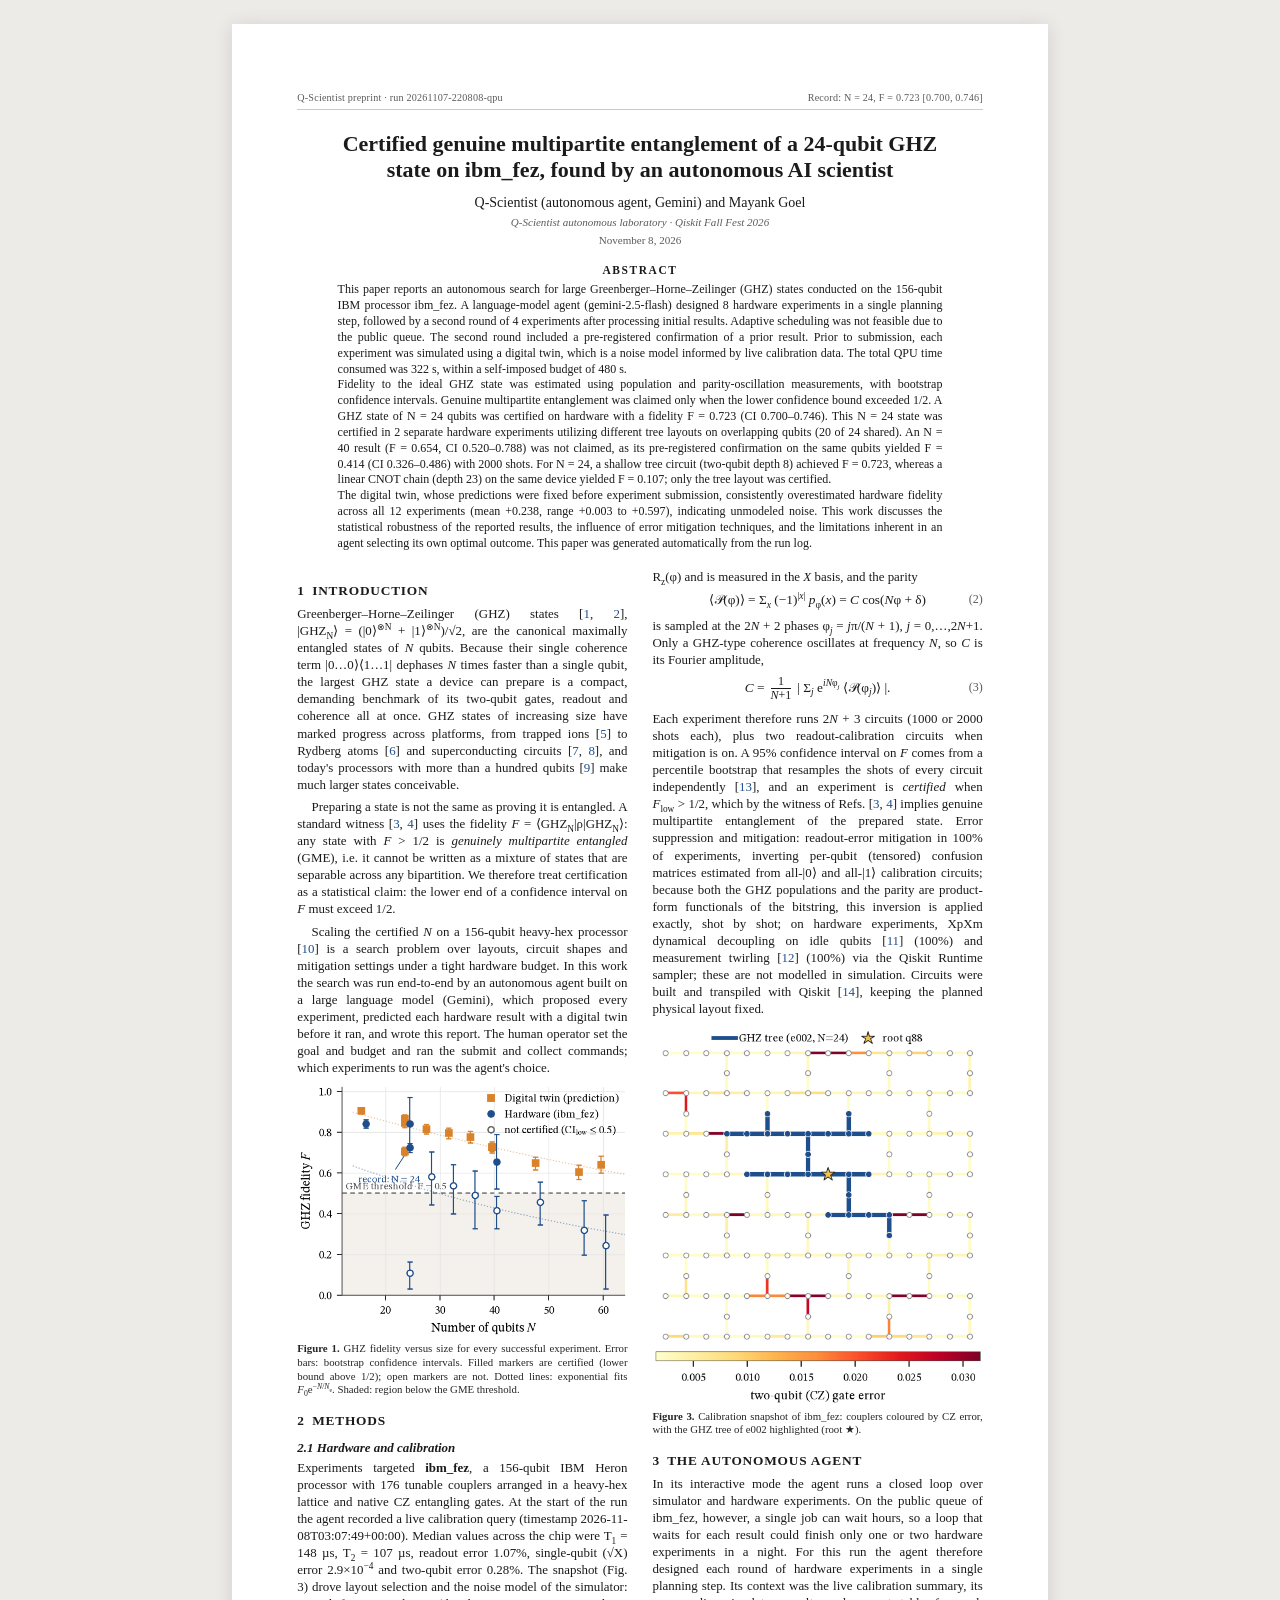
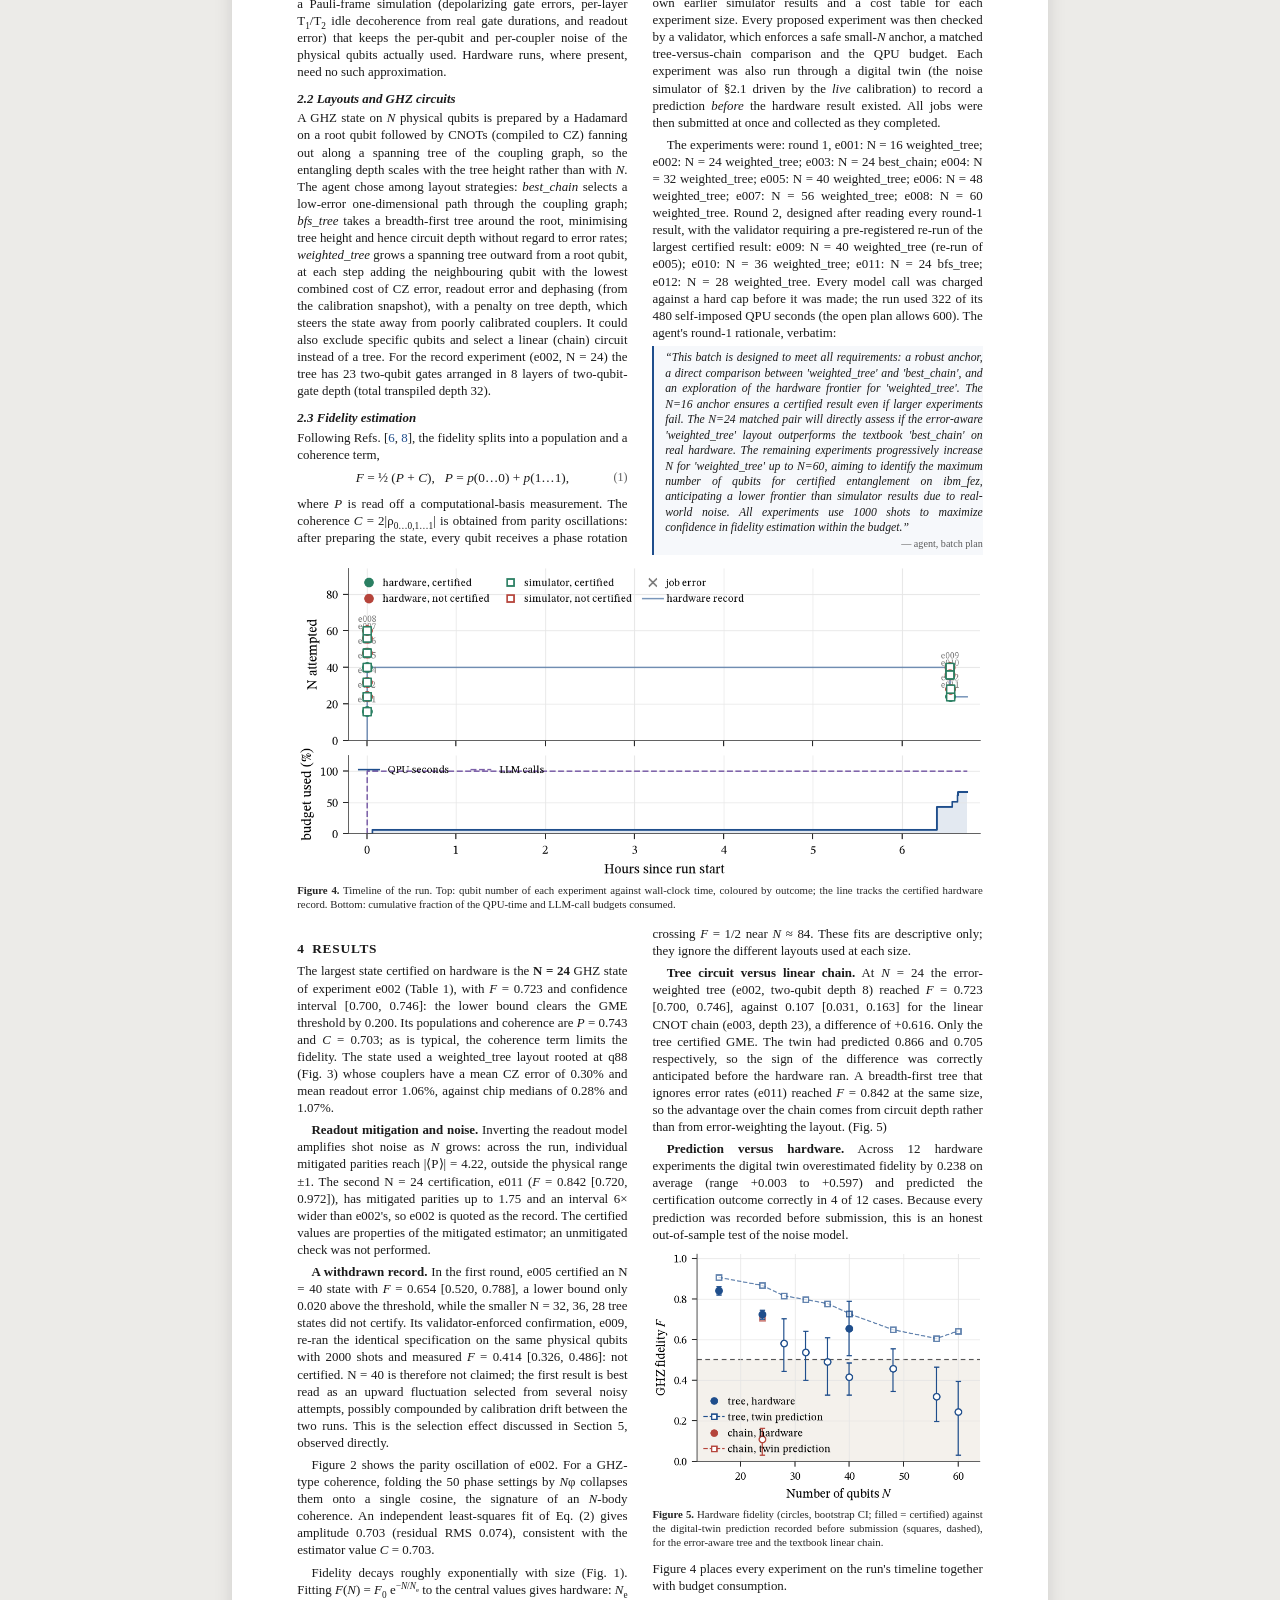
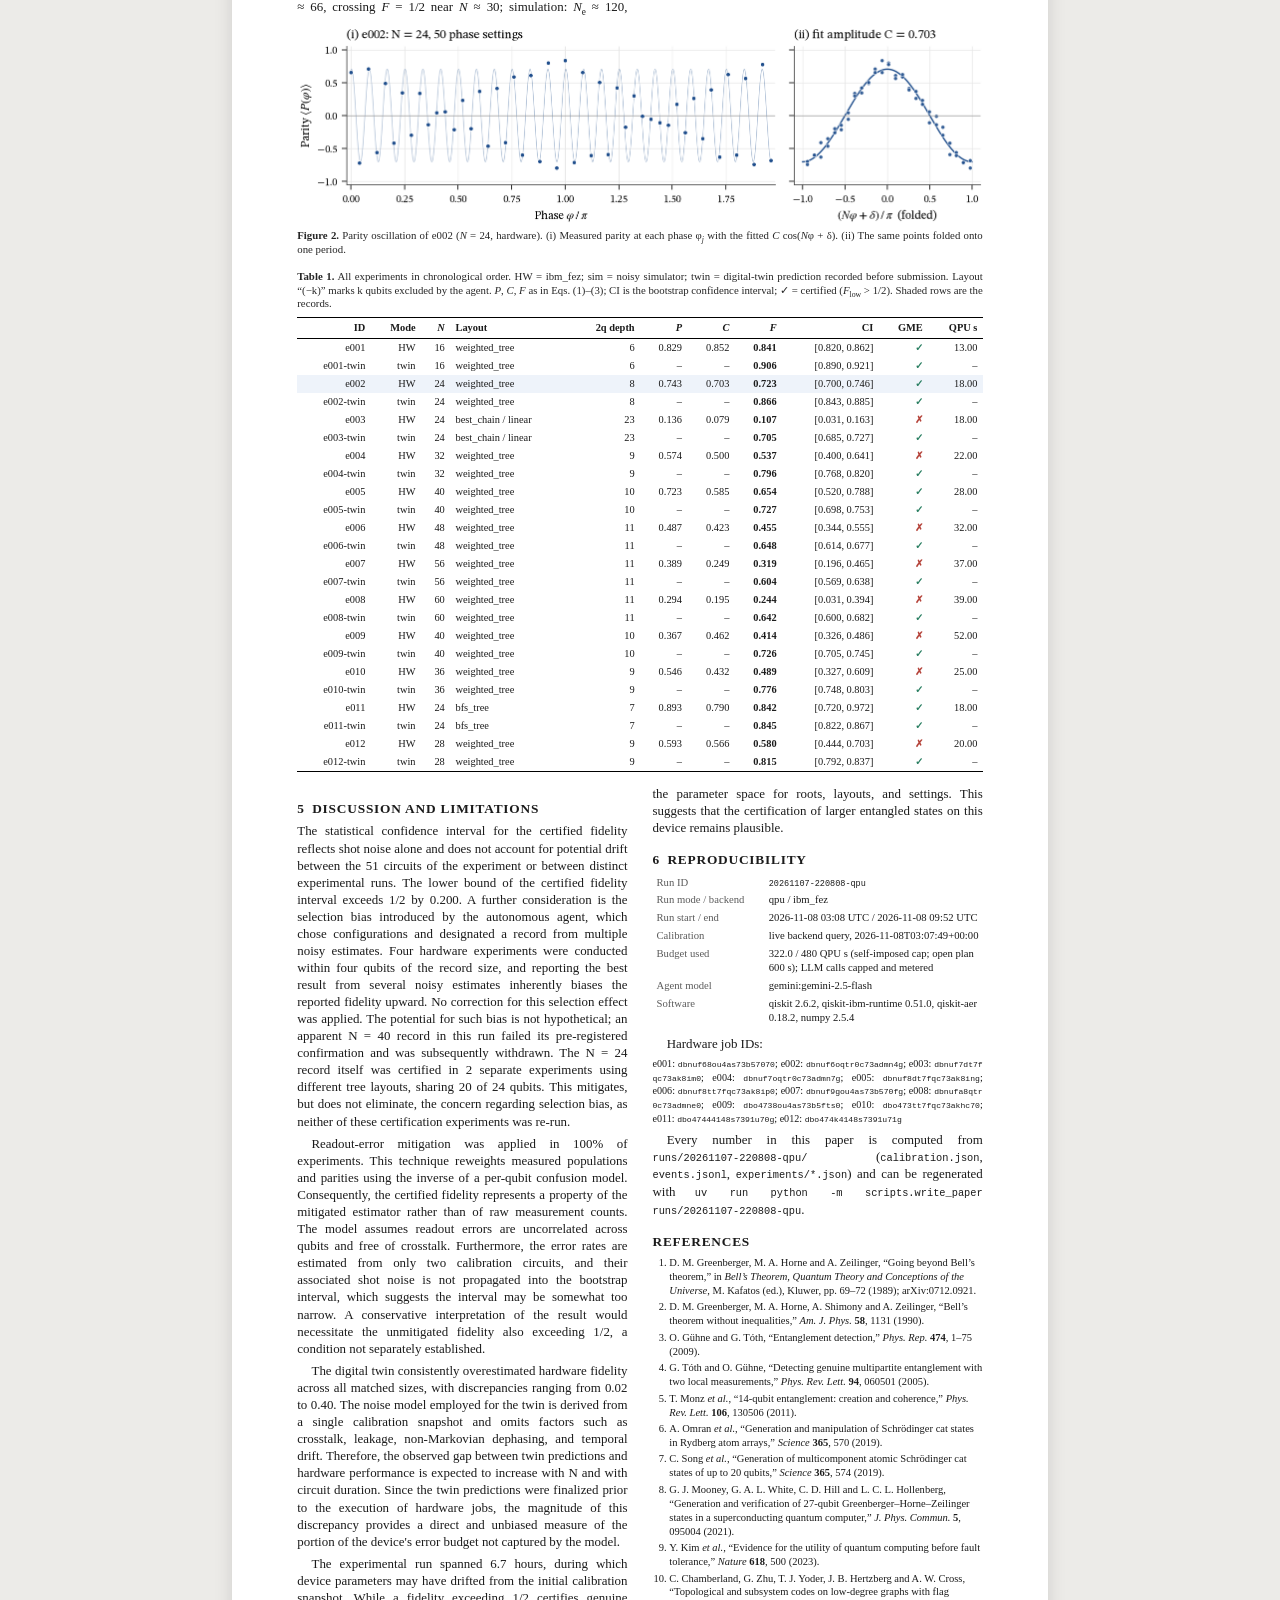
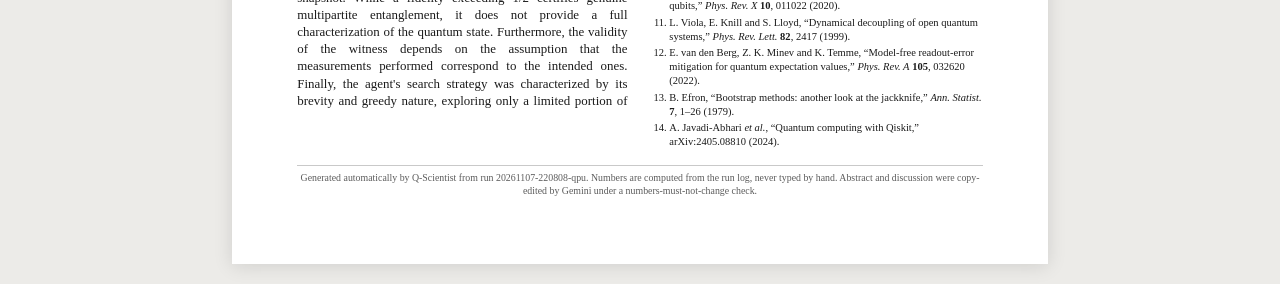
==== commit 080aaead: "Audit fixes: honest framing of the confirmation, overlapping 24q runs, depth not error-weighting, mi" ====
--- a/runs/20261107-220808-qpu/paper/paper.html
+++ b/runs/20261107-220808-qpu/paper/paper.html
@@ -67,14 +67,14 @@
   font-size: 7.4pt; color: var(--dim); text-align: center; }
 </style></head>
 <body>
-<div class="preprint"><span>Q-Scientist preprint · run 20261107-220808-qpu</span><span>Record: N = 24, F = 0.842 [0.720, 0.972]</span></div>
+<div class="preprint"><span>Q-Scientist preprint · run 20261107-220808-qpu</span><span>Record: N = 24, F = 0.723 [0.700, 0.746]</span></div>
 <h1>Certified genuine multipartite entanglement of a 24-qubit GHZ state on ibm_fez, found by an autonomous AI scientist</h1>
 <div class="authors">Q-Scientist (autonomous agent, Gemini) and Mayank Goel</div>
 <div class="affil">Q-Scientist autonomous laboratory · Qiskit Fall Fest 2026</div>
 <div class="date">November 8, 2026</div>
-<div class="abstract"><h2>Abstract</h2><p>An autonomous search for large Greenberger–Horne–Zeilinger (GHZ) states was conducted on the 156-qubit IBM processor ibm_fez. A language-model agent (gemini-2.5-flash) designed an initial batch of 8 hardware experiments in a single planning step, necessitated by public queue constraints that precluded adaptive scheduling. Following the evaluation of these results, a second round of 4 experiments was designed, which included a pre-registered confirmation of the agent's highest-fidelity outcome. Prior to submission, each experiment was predicted by a digital twin, a noise simulation informed by live calibration data, utilizing 322 s of a 480 s QPU budget.</p>
-<p>Fidelity to the ideal GHZ state was estimated using population and parity-oscillation measurements, with bootstrap confidence intervals. Genuine multipartite entanglement was considered certified only when the lower bound of the confidence interval exceeded 1/2. On hardware, an N = 24 GHZ state was certified with a fidelity F = 0.842 (CI 0.720–0.972). This N = 24 state was certified in 2 independent hardware experiments employing distinct layouts. An apparent N = 40 record (F = 0.654, CI 0.520–0.788) failed its pre-registered confirmation on the same qubits (F = 0.414, CI 0.326–0.486, 2000 shots), leading to its withdrawal. For N = 24, an error-aware tree layout achieved F = 0.723, compared to F = 0.107 for the textbook linear chain on the same device; only the tree layout was certified. The digital twin consistently overestimated hardware fidelity by 0.02 to 0.40 across 9 sizes, quantifying the noise characteristics not captured by its model.</p>
-<p>The statistical strength of the reported certification, the role of error mitigation, and the limitations of an agent selecting its own optimal result are discussed. This paper was generated automatically from the run log.</p></div>
+<div class="abstract"><h2>Abstract</h2><p>This paper reports an autonomous search for large Greenberger–Horne–Zeilinger (GHZ) states conducted on the 156-qubit IBM processor ibm_fez. A language-model agent (gemini-2.5-flash) designed 8 hardware experiments in a single planning step, followed by a second round of 4 experiments after processing initial results. Adaptive scheduling was not feasible due to the public queue. The second round included a pre-registered confirmation of a prior result. Prior to submission, each experiment was simulated using a digital twin, which is a noise model informed by live calibration data. The total QPU time consumed was 322 s, within a self-imposed budget of 480 s.</p>
+<p>Fidelity to the ideal GHZ state was estimated using population and parity-oscillation measurements, with bootstrap confidence intervals. Genuine multipartite entanglement was claimed only when the lower confidence bound exceeded 1/2. A GHZ state of N = 24 qubits was certified on hardware with a fidelity F = 0.723 (CI 0.700–0.746). This N = 24 state was certified in 2 separate hardware experiments utilizing different tree layouts on overlapping qubits (20 of 24 shared). An N = 40 result (F = 0.654, CI 0.520–0.788) was not claimed, as its pre-registered confirmation on the same qubits yielded F = 0.414 (CI 0.326–0.486) with 2000 shots. For N = 24, a shallow tree circuit (two-qubit depth 8) achieved F = 0.723, whereas a linear CNOT chain (depth 23) on the same device yielded F = 0.107; only the tree layout was certified.</p>
+<p>The digital twin, whose predictions were fixed before experiment submission, consistently overestimated hardware fidelity across all 12 experiments (mean +0.238, range +0.003 to +0.597), indicating unmodeled noise. This work discusses the statistical robustness of the reported results, the influence of error mitigation techniques, and the limitations inherent in an agent selecting its own optimal outcome. This paper was generated automatically from the run log.</p></div>
 <div class="cols">
 <h2>1&ensp;Introduction</h2>
 
@@ -95,7 +95,7 @@
 problem over layouts, circuit shapes and mitigation settings under a tight hardware budget. In this work the
 search was run end-to-end by an autonomous agent built on a large language model (Gemini), which proposed every
 experiment, predicted each hardware result with a digital twin before it ran, and wrote this report.
-The human operator set the goal and budget, and did not intervene in experiment selection.</p>
+The human operator set the goal and budget and ran the submit and collect commands; which experiments to run was the agent's choice.</p>
 
 <figure class="col"><img src="fig_fidelity_vs_n.png" alt="Figure 1"><figcaption><b>Figure 1.</b> GHZ fidelity versus size for every successful experiment. Error bars: bootstrap confidence intervals. Filled markers are certified (lower bound above 1/2); open markers are not. Dotted lines: exponential fits <i>F</i><sub>0</sub>e<sup>−<i>N</i>/<i>N</i><sub>e</sub></sup>. Shaded: region below the GME threshold.</figcaption></figure>
 <h2>2&ensp;Methods</h2>
@@ -117,7 +117,7 @@
 <p>A GHZ state on <i>N</i> physical qubits is prepared by a Hadamard on a root qubit followed by CNOTs
 (compiled to CZ) fanning out along a spanning tree of the coupling graph, so the entangling depth scales with
 the tree height rather than with <i>N</i>. The agent chose among layout strategies: <i>best_chain</i> selects a low-error one-dimensional path through the coupling graph; <i>bfs_tree</i> takes a breadth-first tree around the root, minimising tree height and hence circuit depth without regard to error rates; <i>weighted_tree</i> grows a spanning tree outward from a root qubit, at each step adding the neighbouring qubit with the lowest combined cost of CZ error, readout error and dephasing (from the calibration snapshot), with a penalty on tree depth, which steers the state away from poorly calibrated couplers.
-It could also exclude specific qubits and select a linear (chain) circuit instead of a tree. For the record experiment (e011, N = 24) the tree has 23 two-qubit gates arranged in 7 layers of two-qubit-gate depth (total transpiled depth 26).</p>
+It could also exclude specific qubits and select a linear (chain) circuit instead of a tree. For the record experiment (e002, N = 24) the tree has 23 two-qubit gates arranged in 8 layers of two-qubit-gate depth (total transpiled depth 32).</p>
 
 <h3>2.3 Fidelity estimation</h3>
 <p>Following Refs. [<a href="#ref-omran19">6</a>, <a href="#ref-mooney21">8</a>], the fidelity splits into a population and a coherence term,</p>
@@ -137,31 +137,32 @@
 implies genuine multipartite entanglement of the prepared state. Error suppression and mitigation: readout-error mitigation in 100% of experiments, inverting per-qubit (tensored) confusion matrices estimated from all-|0⟩ and all-|1⟩ calibration circuits; because both the GHZ populations and the parity are product-form functionals of the bitstring, this inversion is applied exactly, shot by shot; on hardware experiments, XpXm dynamical decoupling on idle qubits [<a href="#ref-viola99">11</a>] (100%) and measurement twirling [<a href="#ref-vdberg22">12</a>] (100%) via the Qiskit Runtime sampler; these are not modelled in simulation.
 Circuits were built and transpiled with Qiskit [<a href="#ref-qiskit24">14</a>], keeping the planned physical layout fixed.</p>
 
-<figure class="col"><img src="fig_chip_map.png" alt="Figure 3"><figcaption><b>Figure 3.</b> Calibration snapshot of ibm_fez: couplers coloured by CZ error, with the GHZ tree of e011 highlighted (root ★; ✕ marks qubits excluded by the agent).</figcaption></figure>
+<figure class="col"><img src="fig_chip_map.png" alt="Figure 3"><figcaption><b>Figure 3.</b> Calibration snapshot of ibm_fez: couplers coloured by CZ error, with the GHZ tree of e002 highlighted (root ★).</figcaption></figure>
 <h2>3&ensp;The autonomous agent</h2>
 
 <p>In its interactive mode the agent runs a closed loop over simulator and hardware experiments. On the public
 queue of ibm_fez, however, a single job can wait hours, so a loop that waits for each result could finish only
-one or two hardware experiments in a night. For this run the agent therefore designed the entire hardware batch in one
+one or two hardware experiments in a night. For this run the agent therefore designed each round of hardware experiments in a single
 planning step. Its context was the live calibration summary, its own earlier simulator results and a cost table for
 each experiment size. Every proposed experiment was then checked by a validator, which enforces a safe small-<i>N</i>
 anchor, a matched tree-versus-chain comparison and the QPU budget. Each experiment was also run through a digital
 twin (the noise simulator of §2.1 driven by the <em>live</em> calibration) to record a prediction <em>before</em> the
 hardware result existed. All jobs were then submitted at once and collected as they completed.</p>
-<p>The batch was: e001: N = 16 weighted_tree; e002: N = 24 weighted_tree; e003: N = 24 best_chain; e004: N = 32 weighted_tree; e005: N = 40 weighted_tree; e006: N = 48 weighted_tree; e007: N = 56 weighted_tree; e008: N = 60 weighted_tree; e009: N = 40 weighted_tree; e010: N = 36 weighted_tree; e011: N = 24 bfs_tree; e012: N = 28 weighted_tree. It used 30 of its 34 permitted model calls and 322.0 of 480 QPU seconds (67%). The agent's stated rationale, verbatim:</p>
+<p>The experiments were: round 1, e001: N = 16 weighted_tree; e002: N = 24 weighted_tree; e003: N = 24 best_chain; e004: N = 32 weighted_tree; e005: N = 40 weighted_tree; e006: N = 48 weighted_tree; e007: N = 56 weighted_tree; e008: N = 60 weighted_tree. Round 2, designed after reading every round-1 result, with the validator requiring a pre-registered re-run of the largest certified result: e009: N = 40 weighted_tree (re-run of e005); e010: N = 36 weighted_tree; e011: N = 24 bfs_tree; e012: N = 28 weighted_tree. Every model call was charged against a hard cap before it was made; the run used 322 of its 480 self-imposed QPU seconds (the open plan allows 600). The agent's round-1 rationale, verbatim:</p>
 <blockquote><p>“This batch is designed to meet all requirements: a robust anchor, a direct comparison between 'weighted_tree' and 'best_chain', and an exploration of the hardware frontier for 'weighted_tree'. The N=16 anchor ensures a certified result even if larger experiments fail. The N=24 matched pair will directly assess if the error-aware 'weighted_tree' layout outperforms the textbook 'best_chain' on real hardware. The remaining experiments progressively increase N for 'weighted_tree' up to N=60, aiming to identify the maximum number of qubits for certified entanglement on ibm_fez, anticipating a lower frontier than simulator results due to real-world noise. All experiments use 1000 shots to maximize confidence in fidelity estimation within the budget.”</p><footer>— agent, batch plan</footer></blockquote>
 
 <figure class="wide"><img src="fig_timeline.png" alt="Figure 4"><figcaption><b>Figure 4.</b> Timeline of the run. Top: qubit number of each experiment against wall-clock time, coloured by outcome; the line tracks the certified hardware record. Bottom: cumulative fraction of the QPU-time and LLM-call budgets consumed.</figcaption></figure>
 <h2>4&ensp;Results</h2>
-<p>The largest state certified on hardware is the <b>N = 24</b> GHZ state of experiment e011 (Table 1), with <i>F</i> = 0.842 and confidence interval [0.720, 0.972]: the lower bound clears the GME threshold by 0.220. Its populations and coherence are <i>P</i> = 0.893 and <i>C</i> = 0.790; as is typical, the coherence term limits the fidelity. The state used a bfs_tree layout rooted at q97 (Fig. 3) whose couplers have a mean CZ error of 0.28% and mean readout error 1.48%, against chip medians of 0.28% and 1.07%.</p>
-<p><b>A withdrawn record.</b> In the first round, e005 certified an N = 40 state with <i>F</i> = 0.654 [0.520, 0.788], a lower bound only 0.020 above the threshold, while the smaller N = 32, 36, 28 tree states did not certify. Its validator-enforced confirmation, e009, re-ran the identical specification on the same physical qubits with 2000 shots and measured <i>F</i> = 0.414 [0.326, 0.486]: not certified. The agent therefore does not claim N = 40; the first result is best read as an upward fluctuation selected from several noisy attempts, possibly compounded by calibration drift between the two runs. This is the selection effect discussed in Section 5, observed directly.</p>
-<p>Figure 2 shows the parity oscillation of e011. For a GHZ-type coherence, folding the 50 phase settings by <i>N</i>φ collapses them onto a single cosine, the signature of an <i>N</i>-body coherence. An independent least-squares fit of Eq. (2) gives amplitude 0.800 (residual RMS 0.490), consistent with the estimator value <i>C</i> = 0.790.</p>
+<p>The largest state certified on hardware is the <b>N = 24</b> GHZ state of experiment e002 (Table 1), with <i>F</i> = 0.723 and confidence interval [0.700, 0.746]: the lower bound clears the GME threshold by 0.200. Its populations and coherence are <i>P</i> = 0.743 and <i>C</i> = 0.703; as is typical, the coherence term limits the fidelity. The state used a weighted_tree layout rooted at q88 (Fig. 3) whose couplers have a mean CZ error of 0.30% and mean readout error 1.06%, against chip medians of 0.28% and 1.07%.</p>
+<p><b>Readout mitigation and noise.</b> Inverting the readout model amplifies shot noise as <i>N</i> grows: across the run, individual mitigated parities reach |⟨P⟩| = 4.22, outside the physical range ±1. The second N = 24 certification, e011 (<i>F</i> = 0.842 [0.720, 0.972]), has mitigated parities up to 1.75 and an interval 6× wider than e002's, so e002 is quoted as the record. The certified values are properties of the mitigated estimator; an unmitigated check was not performed.</p>
+<p><b>A withdrawn record.</b> In the first round, e005 certified an N = 40 state with <i>F</i> = 0.654 [0.520, 0.788], a lower bound only 0.020 above the threshold, while the smaller N = 32, 36, 28 tree states did not certify. Its validator-enforced confirmation, e009, re-ran the identical specification on the same physical qubits with 2000 shots and measured <i>F</i> = 0.414 [0.326, 0.486]: not certified. N = 40 is therefore not claimed; the first result is best read as an upward fluctuation selected from several noisy attempts, possibly compounded by calibration drift between the two runs. This is the selection effect discussed in Section 5, observed directly.</p>
+<p>Figure 2 shows the parity oscillation of e002. For a GHZ-type coherence, folding the 50 phase settings by <i>N</i>φ collapses them onto a single cosine, the signature of an <i>N</i>-body coherence. An independent least-squares fit of Eq. (2) gives amplitude 0.703 (residual RMS 0.074), consistent with the estimator value <i>C</i> = 0.703.</p>
 <p>Fidelity decays roughly exponentially with size (Fig. 1). Fitting <i>F</i>(<i>N</i>) = <i>F</i><sub>0</sub> e<sup>−<i>N</i>/<i>N</i><sub>e</sub></sup> to the central values gives hardware: <i>N</i><sub>e</sub> ≈ 66, crossing <i>F</i> = 1/2 near <i>N</i> ≈ 30; simulation: <i>N</i><sub>e</sub> ≈ 120, crossing <i>F</i> = 1/2 near <i>N</i> ≈ 84. These fits are descriptive only; they ignore the different layouts used at each size.</p>
-<p><b>Error-aware layout versus textbook chain.</b> At <i>N</i> = 24 the error-weighted tree (e002, two-qubit depth 8) reached <i>F</i> = 0.723 [0.700, 0.746], against 0.107 [0.031, 0.163] for the linear CNOT chain (e003, depth 23), a difference of +0.616. Only the tree certified GME. The twin had predicted 0.866 and 0.705 respectively, so the sign of the difference was correctly anticipated before the hardware ran. (Fig. 5)</p>
+<p><b>Tree circuit versus linear chain.</b> At <i>N</i> = 24 the error-weighted tree (e002, two-qubit depth 8) reached <i>F</i> = 0.723 [0.700, 0.746], against 0.107 [0.031, 0.163] for the linear CNOT chain (e003, depth 23), a difference of +0.616. Only the tree certified GME. The twin had predicted 0.866 and 0.705 respectively, so the sign of the difference was correctly anticipated before the hardware ran. A breadth-first tree that ignores error rates (e011) reached <i>F</i> = 0.842 at the same size, so the advantage over the chain comes from circuit depth rather than from error-weighting the layout. (Fig. 5)</p>
 <p><b>Prediction versus hardware.</b> Across 12 hardware experiments the digital twin overestimated fidelity by 0.238 on average (range +0.003 to +0.597) and predicted the certification outcome correctly in 4 of 12 cases. Because every prediction was recorded before submission, this is an honest out-of-sample test of the noise model.</p>
 <figure class="col"><img src="fig_twin_layout.png" alt="Figure 5"><figcaption><b>Figure 5.</b> Hardware fidelity (circles, bootstrap CI; filled = certified) against the digital-twin prediction recorded before submission (squares, dashed), for the error-aware tree and the textbook linear chain.</figcaption></figure>
 <p>Figure 4 places every experiment on the run's timeline together with budget consumption.</p>
-<figure class="wide"><img src="fig_parity.png" alt="Figure 2"><figcaption><b>Figure 2.</b> Parity oscillation of e011 (<i>N</i> = 24, hardware). (i) Measured parity at each phase φ<sub><i>j</i></sub> with the fitted <i>C</i> cos(<i>N</i>φ + δ). (ii) The same points folded onto one period.</figcaption></figure>
+<figure class="wide"><img src="fig_parity.png" alt="Figure 2"><figcaption><b>Figure 2.</b> Parity oscillation of e002 (<i>N</i> = 24, hardware). (i) Measured parity at each phase φ<sub><i>j</i></sub> with the fitted <i>C</i> cos(<i>N</i>φ + δ). (ii) The same points folded onto one period.</figcaption></figure>
 
 <figure class="wide table">
 <figcaption><b>Table 1.</b> All experiments in chronological order. HW = ibm_fez; sim = noisy simulator; twin = digital-twin prediction recorded before submission.
@@ -169,14 +170,14 @@
 bootstrap confidence interval; ✓ = certified (<i>F</i><sub>low</sub> &gt; 1/2). Shaded rows are the records.</figcaption>
 <table>
 <thead><tr><th>ID</th><th>Mode</th><th><i>N</i></th><th class="l">Layout</th><th>2q depth</th><th><i>P</i></th><th><i>C</i></th><th><i>F</i></th><th>CI</th><th>GME</th><th>QPU s</th></tr></thead>
-<tbody><tr><td>e001</td><td>HW</td><td>16</td><td class='l'>weighted_tree</td><td>6</td><td>0.829</td><td>0.852</td><td><b>0.841</b></td><td>[0.820, 0.862]</td><td><span class="ok">✓</span></td><td>13.00</td></tr><tr><td>e001-twin</td><td>twin</td><td>16</td><td class='l'>weighted_tree</td><td>6</td><td>–</td><td>–</td><td><b>0.906</b></td><td>[0.890, 0.921]</td><td><span class="ok">✓</span></td><td>–</td></tr><tr><td>e002</td><td>HW</td><td>24</td><td class='l'>weighted_tree</td><td>8</td><td>0.743</td><td>0.703</td><td><b>0.723</b></td><td>[0.700, 0.746]</td><td><span class="ok">✓</span></td><td>18.00</td></tr><tr><td>e002-twin</td><td>twin</td><td>24</td><td class='l'>weighted_tree</td><td>8</td><td>–</td><td>–</td><td><b>0.866</b></td><td>[0.843, 0.885]</td><td><span class="ok">✓</span></td><td>–</td></tr><tr><td>e003</td><td>HW</td><td>24</td><td class='l'>best_chain / linear</td><td>23</td><td>0.136</td><td>0.079</td><td><b>0.107</b></td><td>[0.031, 0.163]</td><td><span class="no">✗</span></td><td>18.00</td></tr><tr><td>e003-twin</td><td>twin</td><td>24</td><td class='l'>best_chain / linear</td><td>23</td><td>–</td><td>–</td><td><b>0.705</b></td><td>[0.685, 0.727]</td><td><span class="ok">✓</span></td><td>–</td></tr><tr><td>e004</td><td>HW</td><td>32</td><td class='l'>weighted_tree</td><td>9</td><td>0.574</td><td>0.500</td><td><b>0.537</b></td><td>[0.400, 0.641]</td><td><span class="no">✗</span></td><td>22.00</td></tr><tr><td>e004-twin</td><td>twin</td><td>32</td><td class='l'>weighted_tree</td><td>9</td><td>–</td><td>–</td><td><b>0.796</b></td><td>[0.768, 0.820]</td><td><span class="ok">✓</span></td><td>–</td></tr><tr><td>e005</td><td>HW</td><td>40</td><td class='l'>weighted_tree</td><td>10</td><td>0.723</td><td>0.585</td><td><b>0.654</b></td><td>[0.520, 0.788]</td><td><span class="ok">✓</span></td><td>28.00</td></tr><tr><td>e005-twin</td><td>twin</td><td>40</td><td class='l'>weighted_tree</td><td>10</td><td>–</td><td>–</td><td><b>0.727</b></td><td>[0.698, 0.753]</td><td><span class="ok">✓</span></td><td>–</td></tr><tr><td>e006</td><td>HW</td><td>48</td><td class='l'>weighted_tree</td><td>11</td><td>0.487</td><td>0.423</td><td><b>0.455</b></td><td>[0.344, 0.555]</td><td><span class="no">✗</span></td><td>32.00</td></tr><tr><td>e006-twin</td><td>twin</td><td>48</td><td class='l'>weighted_tree</td><td>11</td><td>–</td><td>–</td><td><b>0.648</b></td><td>[0.614, 0.677]</td><td><span class="ok">✓</span></td><td>–</td></tr><tr><td>e007</td><td>HW</td><td>56</td><td class='l'>weighted_tree</td><td>11</td><td>0.389</td><td>0.249</td><td><b>0.319</b></td><td>[0.196, 0.465]</td><td><span class="no">✗</span></td><td>37.00</td></tr><tr><td>e007-twin</td><td>twin</td><td>56</td><td class='l'>weighted_tree</td><td>11</td><td>–</td><td>–</td><td><b>0.604</b></td><td>[0.569, 0.638]</td><td><span class="ok">✓</span></td><td>–</td></tr><tr><td>e008</td><td>HW</td><td>60</td><td class='l'>weighted_tree</td><td>11</td><td>0.294</td><td>0.195</td><td><b>0.244</b></td><td>[0.031, 0.394]</td><td><span class="no">✗</span></td><td>39.00</td></tr><tr><td>e008-twin</td><td>twin</td><td>60</td><td class='l'>weighted_tree</td><td>11</td><td>–</td><td>–</td><td><b>0.642</b></td><td>[0.600, 0.682]</td><td><span class="ok">✓</span></td><td>–</td></tr><tr><td>e009</td><td>HW</td><td>40</td><td class='l'>weighted_tree</td><td>10</td><td>0.367</td><td>0.462</td><td><b>0.414</b></td><td>[0.326, 0.486]</td><td><span class="no">✗</span></td><td>52.00</td></tr><tr><td>e009-twin</td><td>twin</td><td>40</td><td class='l'>weighted_tree</td><td>10</td><td>–</td><td>–</td><td><b>0.726</b></td><td>[0.705, 0.745]</td><td><span class="ok">✓</span></td><td>–</td></tr><tr><td>e010</td><td>HW</td><td>36</td><td class='l'>weighted_tree</td><td>9</td><td>0.546</td><td>0.432</td><td><b>0.489</b></td><td>[0.327, 0.609]</td><td><span class="no">✗</span></td><td>25.00</td></tr><tr><td>e010-twin</td><td>twin</td><td>36</td><td class='l'>weighted_tree</td><td>9</td><td>–</td><td>–</td><td><b>0.776</b></td><td>[0.748, 0.803]</td><td><span class="ok">✓</span></td><td>–</td></tr><tr class="rec"><td>e011</td><td>HW</td><td>24</td><td class='l'>bfs_tree</td><td>7</td><td>0.893</td><td>0.790</td><td><b>0.842</b></td><td>[0.720, 0.972]</td><td><span class="ok">✓</span></td><td>18.00</td></tr><tr><td>e011-twin</td><td>twin</td><td>24</td><td class='l'>bfs_tree</td><td>7</td><td>–</td><td>–</td><td><b>0.845</b></td><td>[0.822, 0.867]</td><td><span class="ok">✓</span></td><td>–</td></tr><tr><td>e012</td><td>HW</td><td>28</td><td class='l'>weighted_tree</td><td>9</td><td>0.593</td><td>0.566</td><td><b>0.580</b></td><td>[0.444, 0.703]</td><td><span class="no">✗</span></td><td>20.00</td></tr><tr><td>e012-twin</td><td>twin</td><td>28</td><td class='l'>weighted_tree</td><td>9</td><td>–</td><td>–</td><td><b>0.815</b></td><td>[0.792, 0.837]</td><td><span class="ok">✓</span></td><td>–</td></tr></tbody>
+<tbody><tr><td>e001</td><td>HW</td><td>16</td><td class='l'>weighted_tree</td><td>6</td><td>0.829</td><td>0.852</td><td><b>0.841</b></td><td>[0.820, 0.862]</td><td><span class="ok">✓</span></td><td>13.00</td></tr><tr><td>e001-twin</td><td>twin</td><td>16</td><td class='l'>weighted_tree</td><td>6</td><td>–</td><td>–</td><td><b>0.906</b></td><td>[0.890, 0.921]</td><td><span class="ok">✓</span></td><td>–</td></tr><tr class="rec"><td>e002</td><td>HW</td><td>24</td><td class='l'>weighted_tree</td><td>8</td><td>0.743</td><td>0.703</td><td><b>0.723</b></td><td>[0.700, 0.746]</td><td><span class="ok">✓</span></td><td>18.00</td></tr><tr><td>e002-twin</td><td>twin</td><td>24</td><td class='l'>weighted_tree</td><td>8</td><td>–</td><td>–</td><td><b>0.866</b></td><td>[0.843, 0.885]</td><td><span class="ok">✓</span></td><td>–</td></tr><tr><td>e003</td><td>HW</td><td>24</td><td class='l'>best_chain / linear</td><td>23</td><td>0.136</td><td>0.079</td><td><b>0.107</b></td><td>[0.031, 0.163]</td><td><span class="no">✗</span></td><td>18.00</td></tr><tr><td>e003-twin</td><td>twin</td><td>24</td><td class='l'>best_chain / linear</td><td>23</td><td>–</td><td>–</td><td><b>0.705</b></td><td>[0.685, 0.727]</td><td><span class="ok">✓</span></td><td>–</td></tr><tr><td>e004</td><td>HW</td><td>32</td><td class='l'>weighted_tree</td><td>9</td><td>0.574</td><td>0.500</td><td><b>0.537</b></td><td>[0.400, 0.641]</td><td><span class="no">✗</span></td><td>22.00</td></tr><tr><td>e004-twin</td><td>twin</td><td>32</td><td class='l'>weighted_tree</td><td>9</td><td>–</td><td>–</td><td><b>0.796</b></td><td>[0.768, 0.820]</td><td><span class="ok">✓</span></td><td>–</td></tr><tr><td>e005</td><td>HW</td><td>40</td><td class='l'>weighted_tree</td><td>10</td><td>0.723</td><td>0.585</td><td><b>0.654</b></td><td>[0.520, 0.788]</td><td><span class="ok">✓</span></td><td>28.00</td></tr><tr><td>e005-twin</td><td>twin</td><td>40</td><td class='l'>weighted_tree</td><td>10</td><td>–</td><td>–</td><td><b>0.727</b></td><td>[0.698, 0.753]</td><td><span class="ok">✓</span></td><td>–</td></tr><tr><td>e006</td><td>HW</td><td>48</td><td class='l'>weighted_tree</td><td>11</td><td>0.487</td><td>0.423</td><td><b>0.455</b></td><td>[0.344, 0.555]</td><td><span class="no">✗</span></td><td>32.00</td></tr><tr><td>e006-twin</td><td>twin</td><td>48</td><td class='l'>weighted_tree</td><td>11</td><td>–</td><td>–</td><td><b>0.648</b></td><td>[0.614, 0.677]</td><td><span class="ok">✓</span></td><td>–</td></tr><tr><td>e007</td><td>HW</td><td>56</td><td class='l'>weighted_tree</td><td>11</td><td>0.389</td><td>0.249</td><td><b>0.319</b></td><td>[0.196, 0.465]</td><td><span class="no">✗</span></td><td>37.00</td></tr><tr><td>e007-twin</td><td>twin</td><td>56</td><td class='l'>weighted_tree</td><td>11</td><td>–</td><td>–</td><td><b>0.604</b></td><td>[0.569, 0.638]</td><td><span class="ok">✓</span></td><td>–</td></tr><tr><td>e008</td><td>HW</td><td>60</td><td class='l'>weighted_tree</td><td>11</td><td>0.294</td><td>0.195</td><td><b>0.244</b></td><td>[0.031, 0.394]</td><td><span class="no">✗</span></td><td>39.00</td></tr><tr><td>e008-twin</td><td>twin</td><td>60</td><td class='l'>weighted_tree</td><td>11</td><td>–</td><td>–</td><td><b>0.642</b></td><td>[0.600, 0.682]</td><td><span class="ok">✓</span></td><td>–</td></tr><tr><td>e009</td><td>HW</td><td>40</td><td class='l'>weighted_tree</td><td>10</td><td>0.367</td><td>0.462</td><td><b>0.414</b></td><td>[0.326, 0.486]</td><td><span class="no">✗</span></td><td>52.00</td></tr><tr><td>e009-twin</td><td>twin</td><td>40</td><td class='l'>weighted_tree</td><td>10</td><td>–</td><td>–</td><td><b>0.726</b></td><td>[0.705, 0.745]</td><td><span class="ok">✓</span></td><td>–</td></tr><tr><td>e010</td><td>HW</td><td>36</td><td class='l'>weighted_tree</td><td>9</td><td>0.546</td><td>0.432</td><td><b>0.489</b></td><td>[0.327, 0.609]</td><td><span class="no">✗</span></td><td>25.00</td></tr><tr><td>e010-twin</td><td>twin</td><td>36</td><td class='l'>weighted_tree</td><td>9</td><td>–</td><td>–</td><td><b>0.776</b></td><td>[0.748, 0.803]</td><td><span class="ok">✓</span></td><td>–</td></tr><tr><td>e011</td><td>HW</td><td>24</td><td class='l'>bfs_tree</td><td>7</td><td>0.893</td><td>0.790</td><td><b>0.842</b></td><td>[0.720, 0.972]</td><td><span class="ok">✓</span></td><td>18.00</td></tr><tr><td>e011-twin</td><td>twin</td><td>24</td><td class='l'>bfs_tree</td><td>7</td><td>–</td><td>–</td><td><b>0.845</b></td><td>[0.822, 0.867]</td><td><span class="ok">✓</span></td><td>–</td></tr><tr><td>e012</td><td>HW</td><td>28</td><td class='l'>weighted_tree</td><td>9</td><td>0.593</td><td>0.566</td><td><b>0.580</b></td><td>[0.444, 0.703]</td><td><span class="no">✗</span></td><td>20.00</td></tr><tr><td>e012-twin</td><td>twin</td><td>28</td><td class='l'>weighted_tree</td><td>9</td><td>–</td><td>–</td><td><b>0.815</b></td><td>[0.792, 0.837]</td><td><span class="ok">✓</span></td><td>–</td></tr></tbody>
 </table>
 </figure>
 <h2>5&ensp;Discussion and limitations</h2>
-<p>The lower bound of the reported fidelity estimate exceeds 1/2 by 0.220. This interval reflects only shot noise and does not account for potential drift between the 51 circuits within the experiment or across different experiments. A significant consideration is the agent's selection process for configurations and the identification of a record. Eleven hardware experiments were conducted within four qubits of the record size. Reporting the best among several noisy estimates introduces an upward bias. No correction for this selection bias was applied. This risk is exemplified by an apparent N = 40 record in this run that failed its pre-registered confirmation and was subsequently withdrawn (Section 4). The N = 24 record itself was certified in 2 independent experiments, which partially mitigates this concern but does not eliminate it.</p>
-<p>Readout-error mitigation was applied in 100% of experiments. This process reweights measured populations and parities using the inverse of a per-qubit confusion model, meaning the certified fidelity pertains to the mitigated estimator rather than raw counts. The model assumes readout errors are uncorrelated across qubits and free of crosstalk. Error rates are estimated from just two calibration circuits, and their inherent shot noise is not propagated into the bootstrap interval, which consequently appears somewhat too narrow. A conservative interpretation of the result would necessitate the unmitigated fidelity also exceeding 1/2, a condition that was not separately established.</p>
-<p>The digital twin consistently overestimated hardware fidelity across all matched sizes, with discrepancies ranging from 0.02 to 0.40. The noise model, constructed from a single calibration snapshot, omits factors such as crosstalk, leakage, non-Markovian dephasing, and temporal drift. Consequently, the gap between simulated and hardware performance is expected to increase with N and circuit duration. As the twin predictions were finalized prior to job execution, the magnitude of this discrepancy provides an unbiased measure of the device's error budget not captured by the model.</p>
-<p>The experimental run spanned 6.7 hours, relying on a single calibration snapshot, during which device parameters may drift. A fidelity exceeding 1/2 certifies genuine multipartite entanglement but does not fully characterize the quantum state. Furthermore, the witness relies on the assumption that the measurements performed are the intended ones. The agent's search strategy was brief and greedy, exploring only a limited portion of the parameter space for roots, layouts, and settings. Therefore, the existence of larger certified states on this device remains plausible.</p>
+<p>The statistical confidence interval for the certified fidelity reflects shot noise alone and does not account for potential drift between the 51 circuits of the experiment or between distinct experimental runs. The lower bound of the certified fidelity interval exceeds 1/2 by 0.200. A further consideration is the selection bias introduced by the autonomous agent, which chose configurations and designated a record from multiple noisy estimates. Four hardware experiments were conducted within four qubits of the record size, and reporting the best result from several noisy estimates inherently biases the reported fidelity upward. No correction for this selection effect was applied. The potential for such bias is not hypothetical; an apparent N = 40 record in this run failed its pre-registered confirmation and was subsequently withdrawn. The N = 24 record itself was certified in 2 separate experiments using different tree layouts, sharing 20 of 24 qubits. This mitigates, but does not eliminate, the concern regarding selection bias, as neither of these certification experiments was re-run.</p>
+<p>Readout-error mitigation was applied in 100% of experiments. This technique reweights measured populations and parities using the inverse of a per-qubit confusion model. Consequently, the certified fidelity represents a property of the mitigated estimator rather than of raw measurement counts. The model assumes readout errors are uncorrelated across qubits and free of crosstalk. Furthermore, the error rates are estimated from only two calibration circuits, and their associated shot noise is not propagated into the bootstrap interval, which suggests the interval may be somewhat too narrow. A conservative interpretation of the result would necessitate the unmitigated fidelity also exceeding 1/2, a condition not separately established.</p>
+<p>The digital twin consistently overestimated hardware fidelity across all matched sizes, with discrepancies ranging from 0.02 to 0.40. The noise model employed for the twin is derived from a single calibration snapshot and omits factors such as crosstalk, leakage, non-Markovian dephasing, and temporal drift. Therefore, the observed gap between twin predictions and hardware performance is expected to increase with N and with circuit duration. Since the twin predictions were finalized prior to the execution of hardware jobs, the magnitude of this discrepancy provides a direct and unbiased measure of the portion of the device's error budget not captured by the model.</p>
+<p>The experimental run spanned 6.7 hours, during which device parameters may have drifted from the initial calibration snapshot. While a fidelity exceeding 1/2 certifies genuine multipartite entanglement, it does not provide a full characterization of the quantum state. Furthermore, the validity of the witness depends on the assumption that the measurements performed correspond to the intended ones. Finally, the agent's search strategy was characterized by its brevity and greedy nature, exploring only a limited portion of the parameter space for roots, layouts, and settings. This suggests that the certification of larger entangled states on this device remains plausible.</p>
 <h2>6&ensp;Reproducibility</h2>
 
 <table class="kv">
@@ -184,7 +185,7 @@
 <tr><td>Run mode / backend</td><td>qpu / ibm_fez</td></tr>
 <tr><td>Run start / end</td><td>2026-11-08 03:08 UTC / 2026-11-08 09:52 UTC</td></tr>
 <tr><td>Calibration</td><td>live backend query, 2026-11-08T03:07:49+00:00</td></tr>
-<tr><td>Budget used</td><td>322.0 / 480 QPU s; 30 / 34 LLM calls</td></tr>
+<tr><td>Budget used</td><td>322.0 / 480 QPU s (self-imposed cap; open plan 600 s); LLM calls capped and metered</td></tr>
 <tr><td>Agent model</td><td>gemini:gemini-2.5-flash</td></tr>
 <tr><td>Software</td><td>qiskit 2.6.2, qiskit-ibm-runtime 0.51.0, qiskit-aer 0.18.2, numpy 2.5.4</td></tr>
 </table>
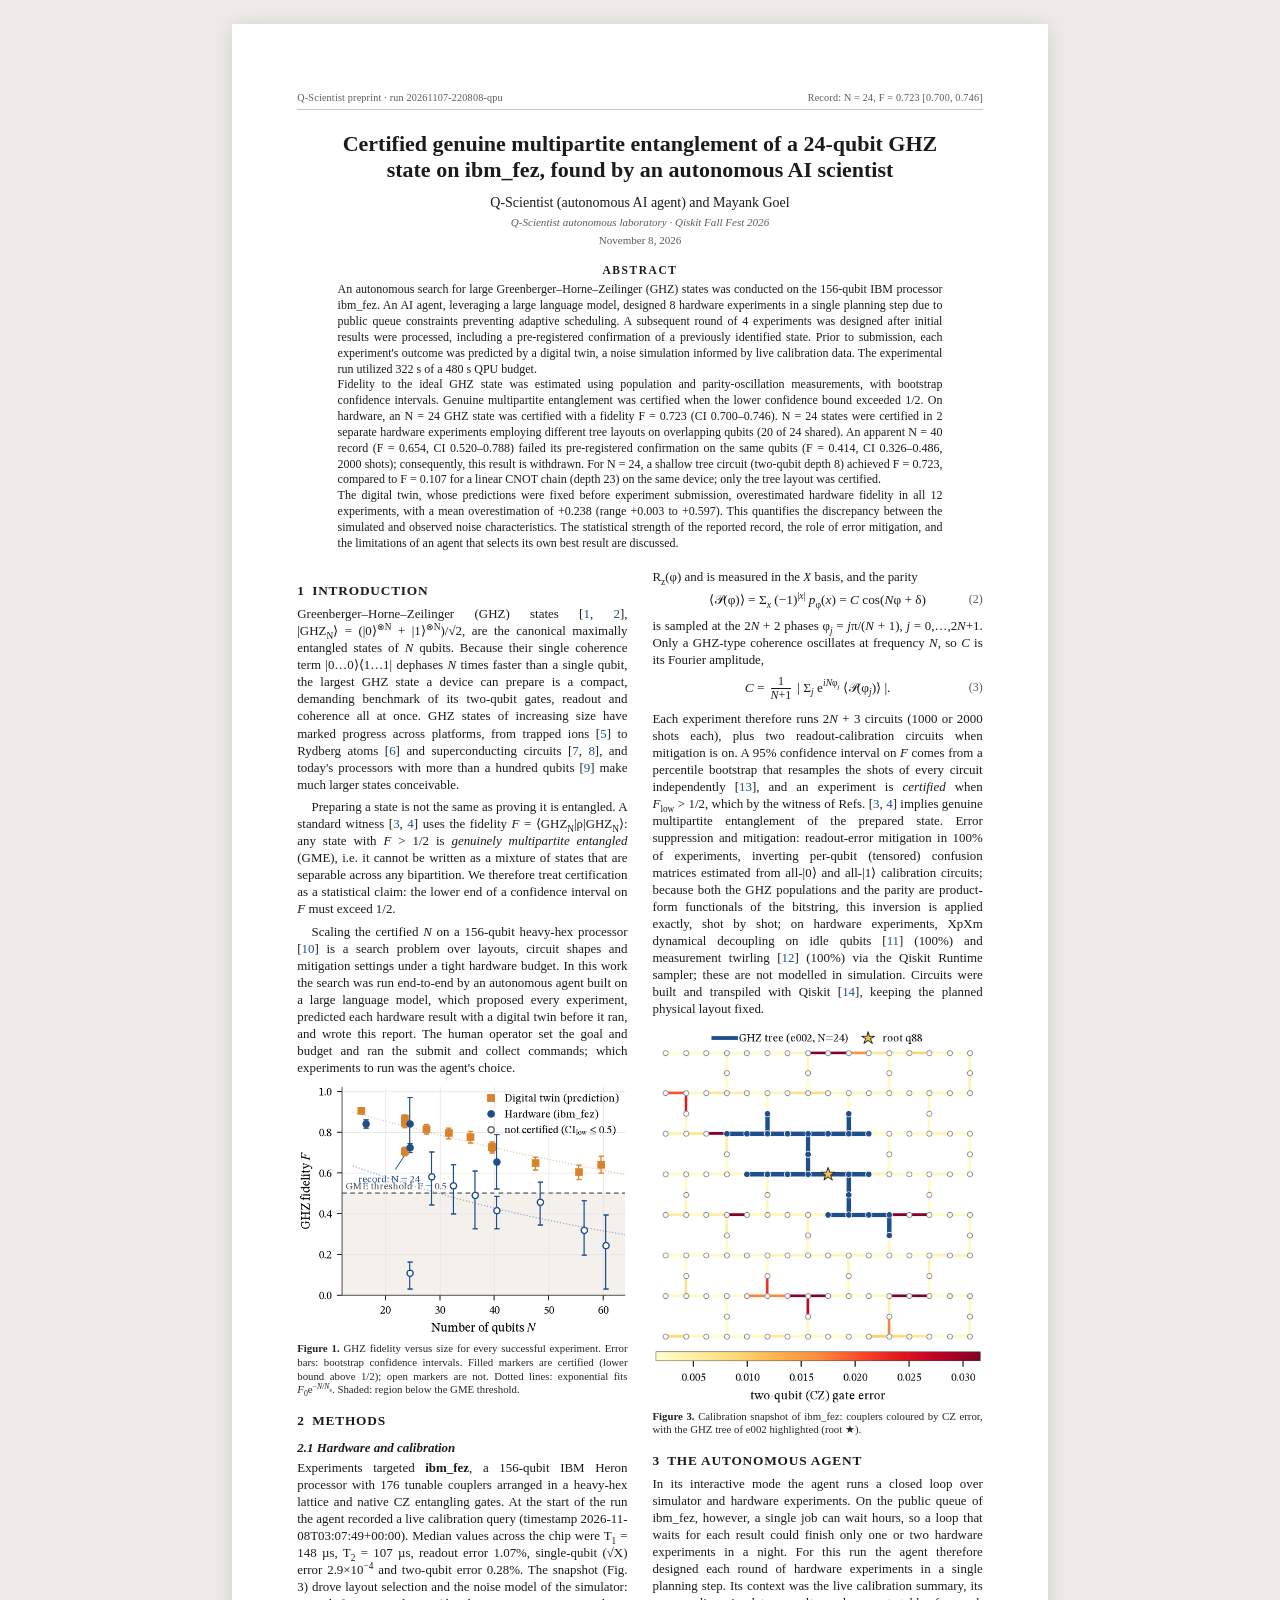
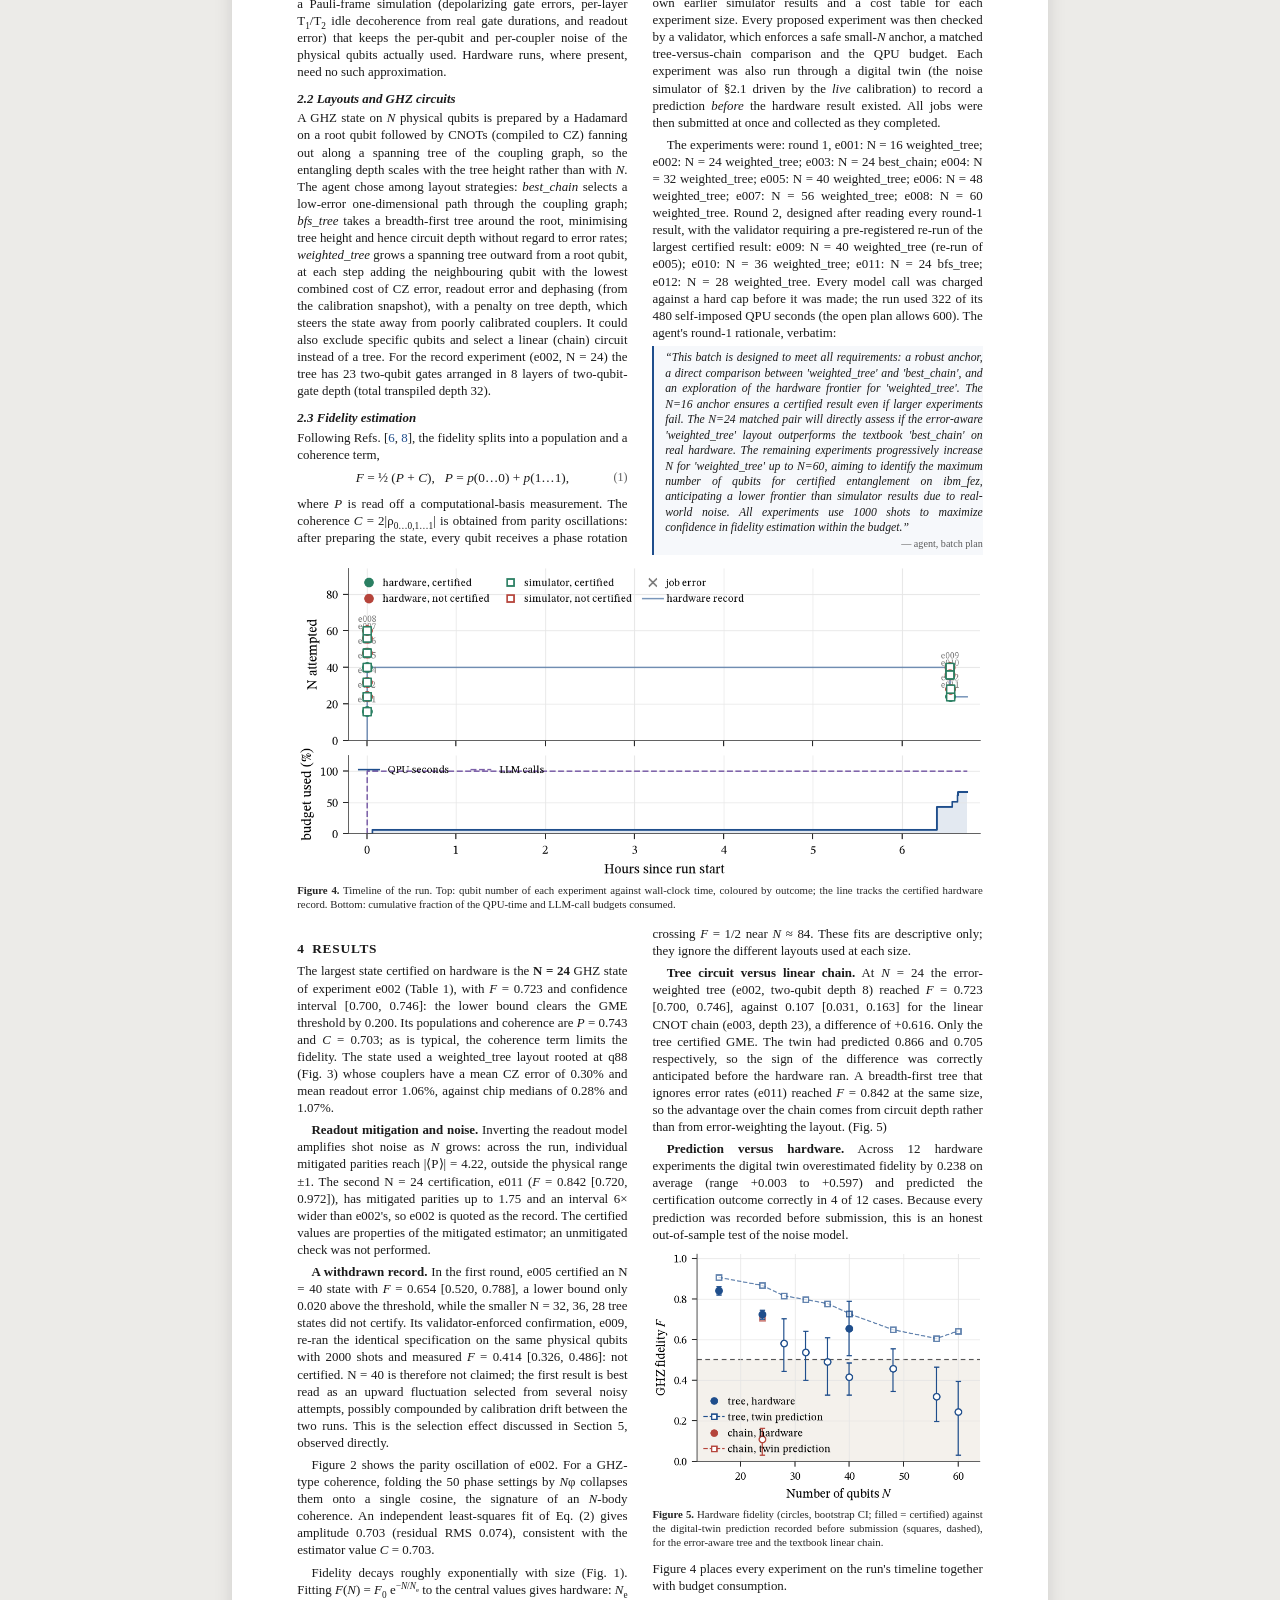
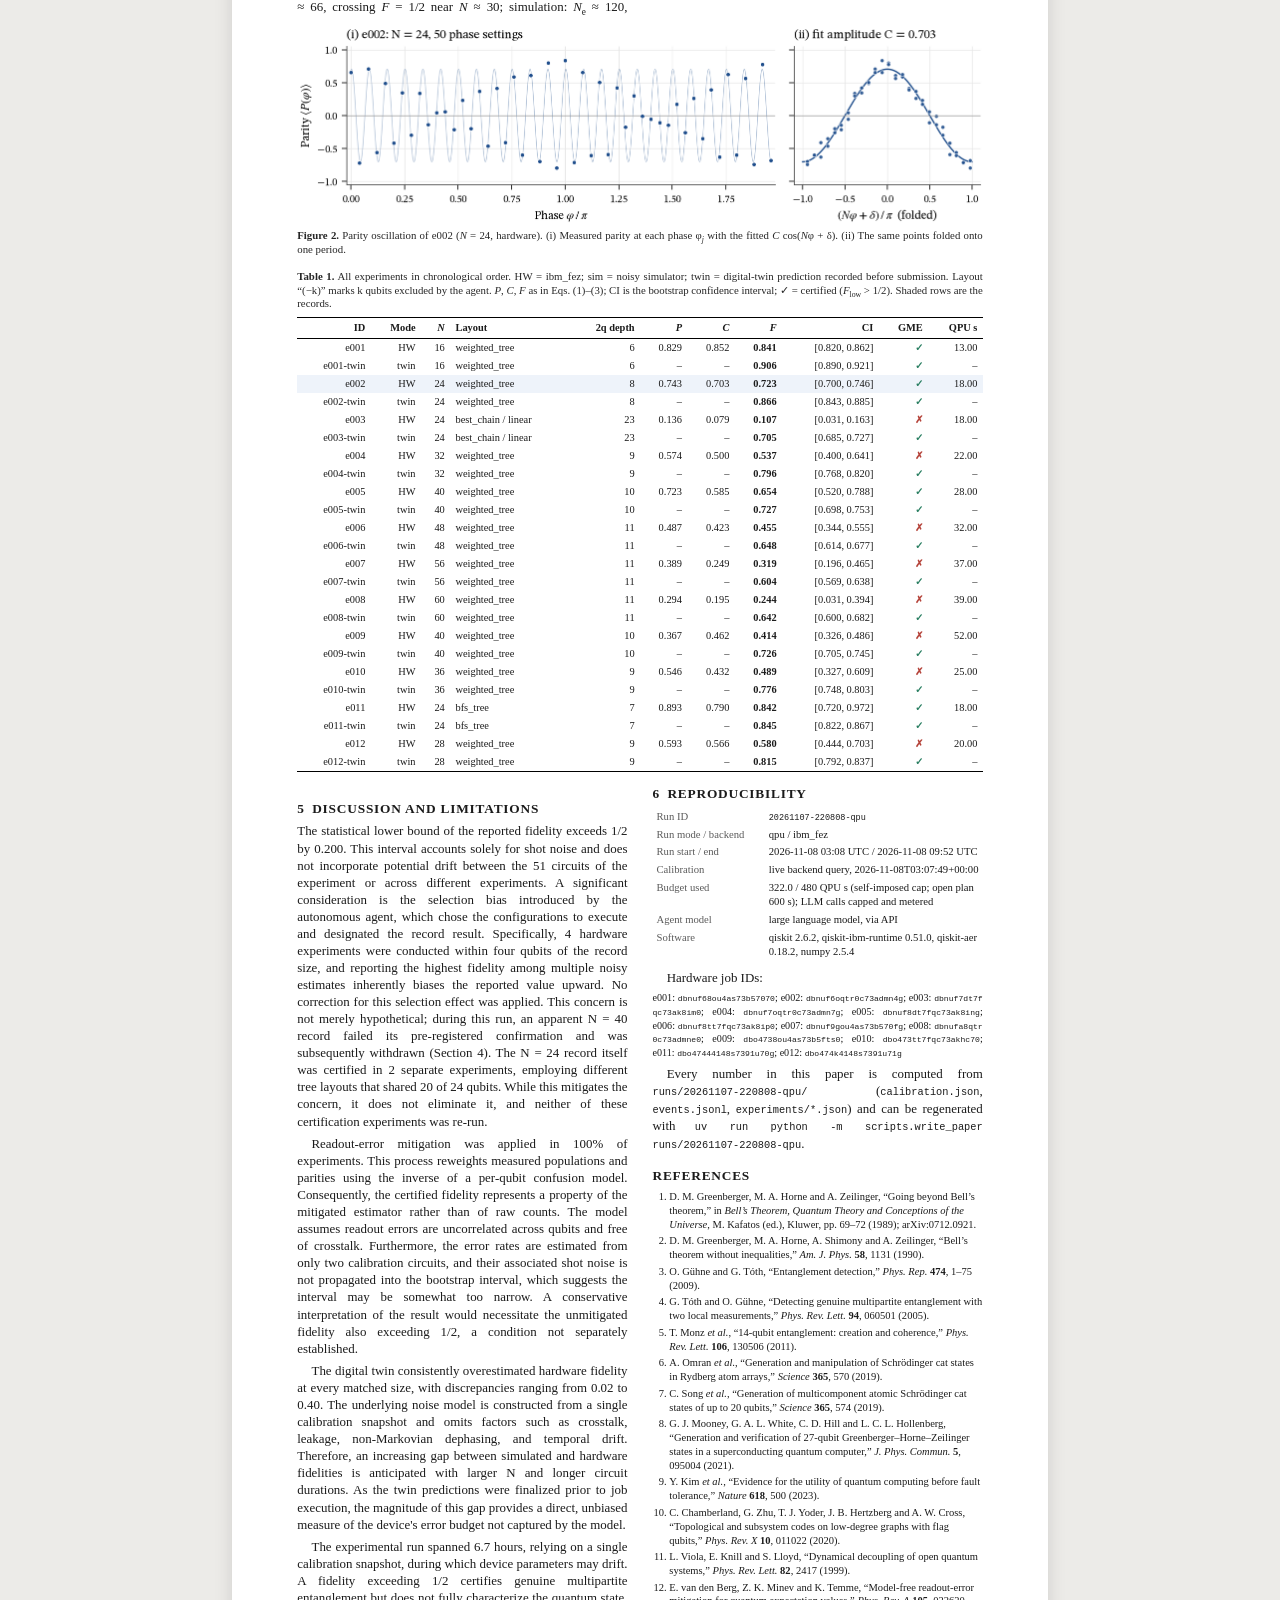
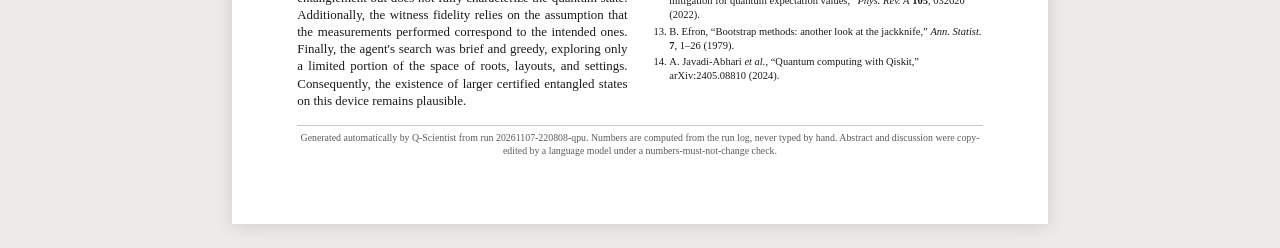
==== commit 884a0ccc: "Public text names no specific AI model (paper, site export, docs, README)" ====
--- a/runs/20261107-220808-qpu/paper/paper.html
+++ b/runs/20261107-220808-qpu/paper/paper.html
@@ -69,12 +69,12 @@
 <body>
 <div class="preprint"><span>Q-Scientist preprint · run 20261107-220808-qpu</span><span>Record: N = 24, F = 0.723 [0.700, 0.746]</span></div>
 <h1>Certified genuine multipartite entanglement of a 24-qubit GHZ state on ibm_fez, found by an autonomous AI scientist</h1>
-<div class="authors">Q-Scientist (autonomous agent, Gemini) and Mayank Goel</div>
+<div class="authors">Q-Scientist (autonomous AI agent) and Mayank Goel</div>
 <div class="affil">Q-Scientist autonomous laboratory · Qiskit Fall Fest 2026</div>
 <div class="date">November 8, 2026</div>
-<div class="abstract"><h2>Abstract</h2><p>This paper reports an autonomous search for large Greenberger–Horne–Zeilinger (GHZ) states conducted on the 156-qubit IBM processor ibm_fez. A language-model agent (gemini-2.5-flash) designed 8 hardware experiments in a single planning step, followed by a second round of 4 experiments after processing initial results. Adaptive scheduling was not feasible due to the public queue. The second round included a pre-registered confirmation of a prior result. Prior to submission, each experiment was simulated using a digital twin, which is a noise model informed by live calibration data. The total QPU time consumed was 322 s, within a self-imposed budget of 480 s.</p>
-<p>Fidelity to the ideal GHZ state was estimated using population and parity-oscillation measurements, with bootstrap confidence intervals. Genuine multipartite entanglement was claimed only when the lower confidence bound exceeded 1/2. A GHZ state of N = 24 qubits was certified on hardware with a fidelity F = 0.723 (CI 0.700–0.746). This N = 24 state was certified in 2 separate hardware experiments utilizing different tree layouts on overlapping qubits (20 of 24 shared). An N = 40 result (F = 0.654, CI 0.520–0.788) was not claimed, as its pre-registered confirmation on the same qubits yielded F = 0.414 (CI 0.326–0.486) with 2000 shots. For N = 24, a shallow tree circuit (two-qubit depth 8) achieved F = 0.723, whereas a linear CNOT chain (depth 23) on the same device yielded F = 0.107; only the tree layout was certified.</p>
-<p>The digital twin, whose predictions were fixed before experiment submission, consistently overestimated hardware fidelity across all 12 experiments (mean +0.238, range +0.003 to +0.597), indicating unmodeled noise. This work discusses the statistical robustness of the reported results, the influence of error mitigation techniques, and the limitations inherent in an agent selecting its own optimal outcome. This paper was generated automatically from the run log.</p></div>
+<div class="abstract"><h2>Abstract</h2><p>An autonomous search for large Greenberger–Horne–Zeilinger (GHZ) states was conducted on the 156-qubit IBM processor ibm_fez. An AI agent, leveraging a large language model, designed 8 hardware experiments in a single planning step due to public queue constraints preventing adaptive scheduling. A subsequent round of 4 experiments was designed after initial results were processed, including a pre-registered confirmation of a previously identified state. Prior to submission, each experiment's outcome was predicted by a digital twin, a noise simulation informed by live calibration data. The experimental run utilized 322 s of a 480 s QPU budget.</p>
+<p>Fidelity to the ideal GHZ state was estimated using population and parity-oscillation measurements, with bootstrap confidence intervals. Genuine multipartite entanglement was certified when the lower confidence bound exceeded 1/2. On hardware, an N = 24 GHZ state was certified with a fidelity F = 0.723 (CI 0.700–0.746). N = 24 states were certified in 2 separate hardware experiments employing different tree layouts on overlapping qubits (20 of 24 shared). An apparent N = 40 record (F = 0.654, CI 0.520–0.788) failed its pre-registered confirmation on the same qubits (F = 0.414, CI 0.326–0.486, 2000 shots); consequently, this result is withdrawn. For N = 24, a shallow tree circuit (two-qubit depth 8) achieved F = 0.723, compared to F = 0.107 for a linear CNOT chain (depth 23) on the same device; only the tree layout was certified.</p>
+<p>The digital twin, whose predictions were fixed before experiment submission, overestimated hardware fidelity in all 12 experiments, with a mean overestimation of +0.238 (range +0.003 to +0.597). This quantifies the discrepancy between the simulated and observed noise characteristics. The statistical strength of the reported record, the role of error mitigation, and the limitations of an agent that selects its own best result are discussed.</p></div>
 <div class="cols">
 <h2>1&ensp;Introduction</h2>
 
@@ -93,7 +93,7 @@
 the lower end of a confidence interval on <i>F</i> must exceed 1/2.</p>
 <p>Scaling the certified <i>N</i> on a 156-qubit heavy-hex processor [<a href="#ref-chamberland20">10</a>] is a search
 problem over layouts, circuit shapes and mitigation settings under a tight hardware budget. In this work the
-search was run end-to-end by an autonomous agent built on a large language model (Gemini), which proposed every
+search was run end-to-end by an autonomous agent built on a large language model, which proposed every
 experiment, predicted each hardware result with a digital twin before it ran, and wrote this report.
 The human operator set the goal and budget and ran the submit and collect commands; which experiments to run was the agent's choice.</p>
 
@@ -174,10 +174,10 @@
 </table>
 </figure>
 <h2>5&ensp;Discussion and limitations</h2>
-<p>The statistical confidence interval for the certified fidelity reflects shot noise alone and does not account for potential drift between the 51 circuits of the experiment or between distinct experimental runs. The lower bound of the certified fidelity interval exceeds 1/2 by 0.200. A further consideration is the selection bias introduced by the autonomous agent, which chose configurations and designated a record from multiple noisy estimates. Four hardware experiments were conducted within four qubits of the record size, and reporting the best result from several noisy estimates inherently biases the reported fidelity upward. No correction for this selection effect was applied. The potential for such bias is not hypothetical; an apparent N = 40 record in this run failed its pre-registered confirmation and was subsequently withdrawn. The N = 24 record itself was certified in 2 separate experiments using different tree layouts, sharing 20 of 24 qubits. This mitigates, but does not eliminate, the concern regarding selection bias, as neither of these certification experiments was re-run.</p>
-<p>Readout-error mitigation was applied in 100% of experiments. This technique reweights measured populations and parities using the inverse of a per-qubit confusion model. Consequently, the certified fidelity represents a property of the mitigated estimator rather than of raw measurement counts. The model assumes readout errors are uncorrelated across qubits and free of crosstalk. Furthermore, the error rates are estimated from only two calibration circuits, and their associated shot noise is not propagated into the bootstrap interval, which suggests the interval may be somewhat too narrow. A conservative interpretation of the result would necessitate the unmitigated fidelity also exceeding 1/2, a condition not separately established.</p>
-<p>The digital twin consistently overestimated hardware fidelity across all matched sizes, with discrepancies ranging from 0.02 to 0.40. The noise model employed for the twin is derived from a single calibration snapshot and omits factors such as crosstalk, leakage, non-Markovian dephasing, and temporal drift. Therefore, the observed gap between twin predictions and hardware performance is expected to increase with N and with circuit duration. Since the twin predictions were finalized prior to the execution of hardware jobs, the magnitude of this discrepancy provides a direct and unbiased measure of the portion of the device's error budget not captured by the model.</p>
-<p>The experimental run spanned 6.7 hours, during which device parameters may have drifted from the initial calibration snapshot. While a fidelity exceeding 1/2 certifies genuine multipartite entanglement, it does not provide a full characterization of the quantum state. Furthermore, the validity of the witness depends on the assumption that the measurements performed correspond to the intended ones. Finally, the agent's search strategy was characterized by its brevity and greedy nature, exploring only a limited portion of the parameter space for roots, layouts, and settings. This suggests that the certification of larger entangled states on this device remains plausible.</p>
+<p>The statistical lower bound of the reported fidelity exceeds 1/2 by 0.200. This interval accounts solely for shot noise and does not incorporate potential drift between the 51 circuits of the experiment or across different experiments. A significant consideration is the selection bias introduced by the autonomous agent, which chose the configurations to execute and designated the record result. Specifically, 4 hardware experiments were conducted within four qubits of the record size, and reporting the highest fidelity among multiple noisy estimates inherently biases the reported value upward. No correction for this selection effect was applied. This concern is not merely hypothetical; during this run, an apparent N = 40 record failed its pre-registered confirmation and was subsequently withdrawn (Section 4). The N = 24 record itself was certified in 2 separate experiments, employing different tree layouts that shared 20 of 24 qubits. While this mitigates the concern, it does not eliminate it, and neither of these certification experiments was re-run.</p>
+<p>Readout-error mitigation was applied in 100% of experiments. This process reweights measured populations and parities using the inverse of a per-qubit confusion model. Consequently, the certified fidelity represents a property of the mitigated estimator rather than of raw counts. The model assumes readout errors are uncorrelated across qubits and free of crosstalk. Furthermore, the error rates are estimated from only two calibration circuits, and their associated shot noise is not propagated into the bootstrap interval, which suggests the interval may be somewhat too narrow. A conservative interpretation of the result would necessitate the unmitigated fidelity also exceeding 1/2, a condition not separately established.</p>
+<p>The digital twin consistently overestimated hardware fidelity at every matched size, with discrepancies ranging from 0.02 to 0.40. The underlying noise model is constructed from a single calibration snapshot and omits factors such as crosstalk, leakage, non-Markovian dephasing, and temporal drift. Therefore, an increasing gap between simulated and hardware fidelities is anticipated with larger N and longer circuit durations. As the twin predictions were finalized prior to job execution, the magnitude of this gap provides a direct, unbiased measure of the device's error budget not captured by the model.</p>
+<p>The experimental run spanned 6.7 hours, relying on a single calibration snapshot, during which device parameters may drift. A fidelity exceeding 1/2 certifies genuine multipartite entanglement but does not fully characterize the quantum state. Additionally, the witness fidelity relies on the assumption that the measurements performed correspond to the intended ones. Finally, the agent's search was brief and greedy, exploring only a limited portion of the space of roots, layouts, and settings. Consequently, the existence of larger certified entangled states on this device remains plausible.</p>
 <h2>6&ensp;Reproducibility</h2>
 
 <table class="kv">
@@ -186,7 +186,7 @@
 <tr><td>Run start / end</td><td>2026-11-08 03:08 UTC / 2026-11-08 09:52 UTC</td></tr>
 <tr><td>Calibration</td><td>live backend query, 2026-11-08T03:07:49+00:00</td></tr>
 <tr><td>Budget used</td><td>322.0 / 480 QPU s (self-imposed cap; open plan 600 s); LLM calls capped and metered</td></tr>
-<tr><td>Agent model</td><td>gemini:gemini-2.5-flash</td></tr>
+<tr><td>Agent model</td><td>large language model, via API</td></tr>
 <tr><td>Software</td><td>qiskit 2.6.2, qiskit-ibm-runtime 0.51.0, qiskit-aer 0.18.2, numpy 2.5.4</td></tr>
 </table>
 <p>Hardware job IDs:</p>
@@ -211,6 +211,6 @@
 <li id="ref-efron79">B. Efron, “Bootstrap methods: another look at the jackknife,” <i>Ann. Statist.</i> <b>7</b>, 1–26 (1979).</li>
 <li id="ref-qiskit24">A. Javadi-Abhari <i>et al.</i>, “Quantum computing with Qiskit,” arXiv:2405.08810 (2024).</li></ol>
 <div class="colophon">Generated automatically by Q-Scientist from run 20261107-220808-qpu. Numbers are computed from the run log, never typed by hand.
-Abstract and discussion were copy-edited by Gemini under a numbers-must-not-change check.</div>
+Abstract and discussion were copy-edited by a language model under a numbers-must-not-change check.</div>
 </div>
 </body></html>
